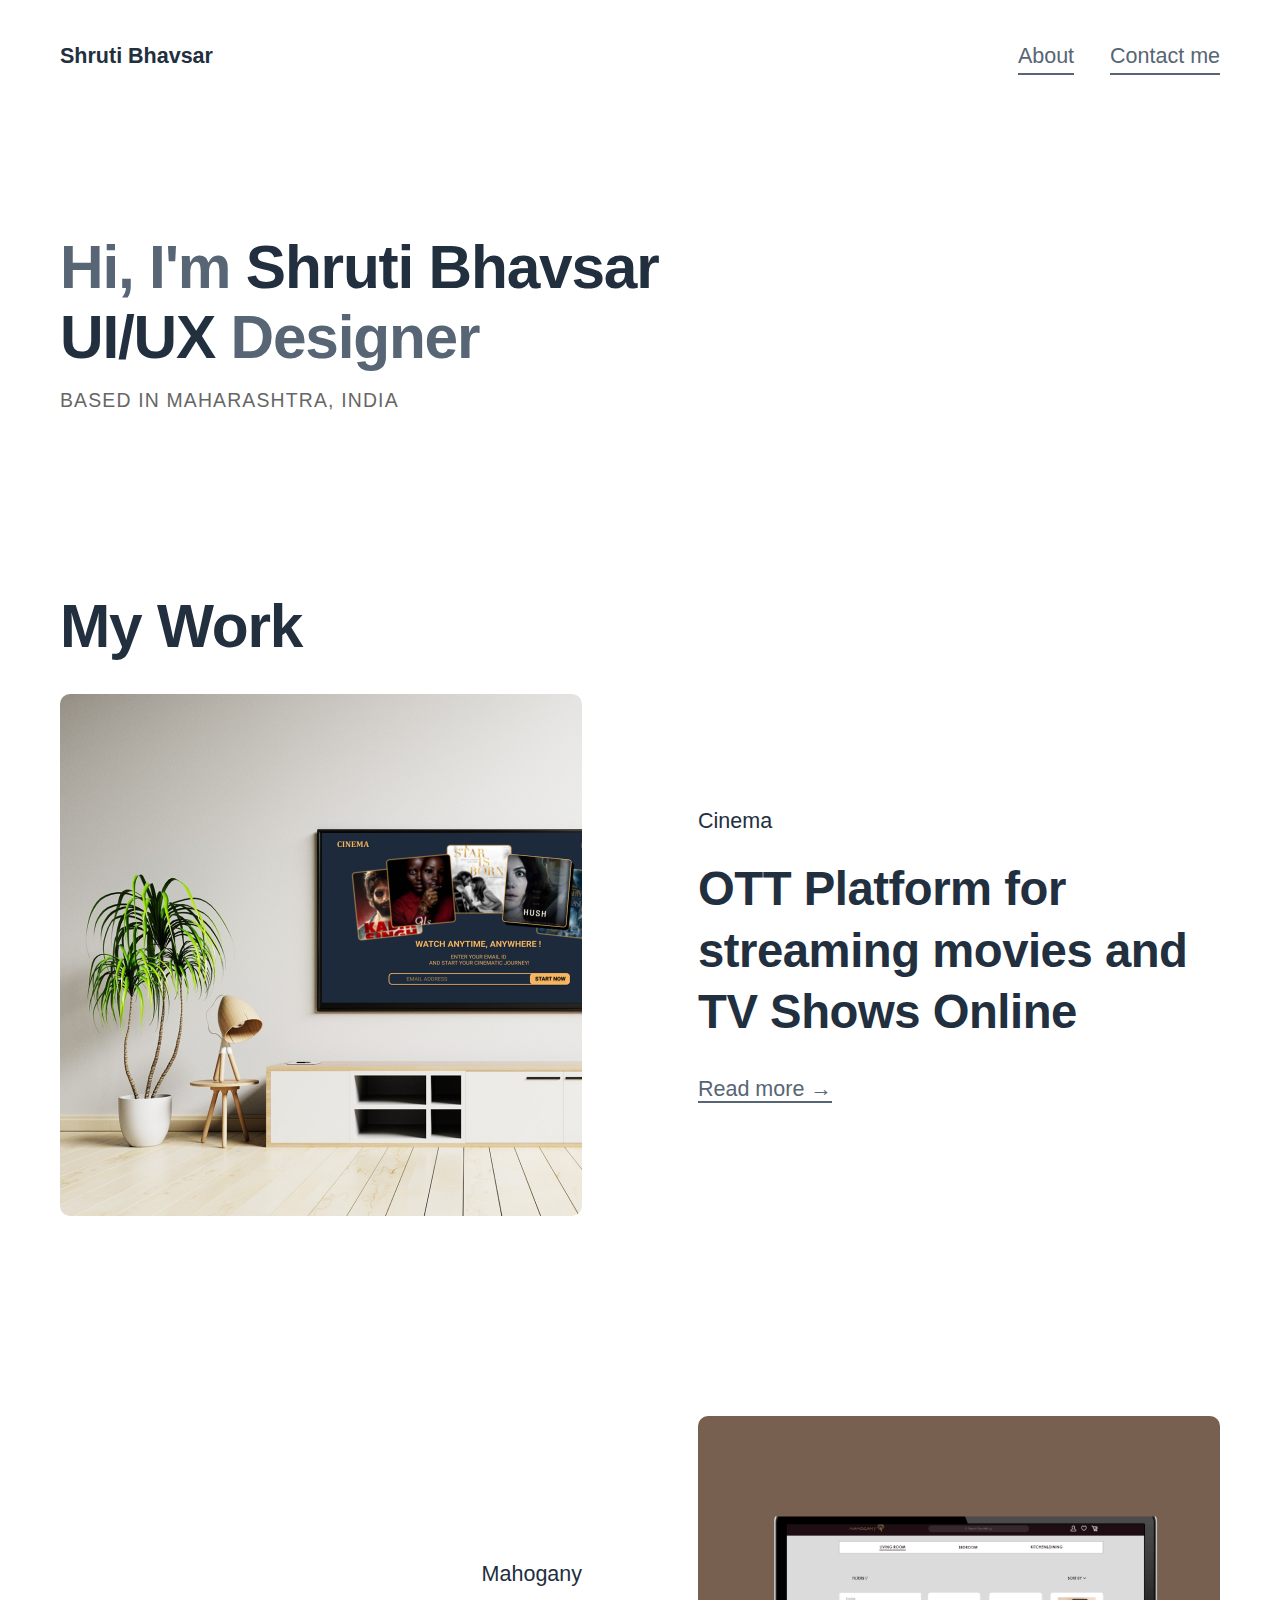
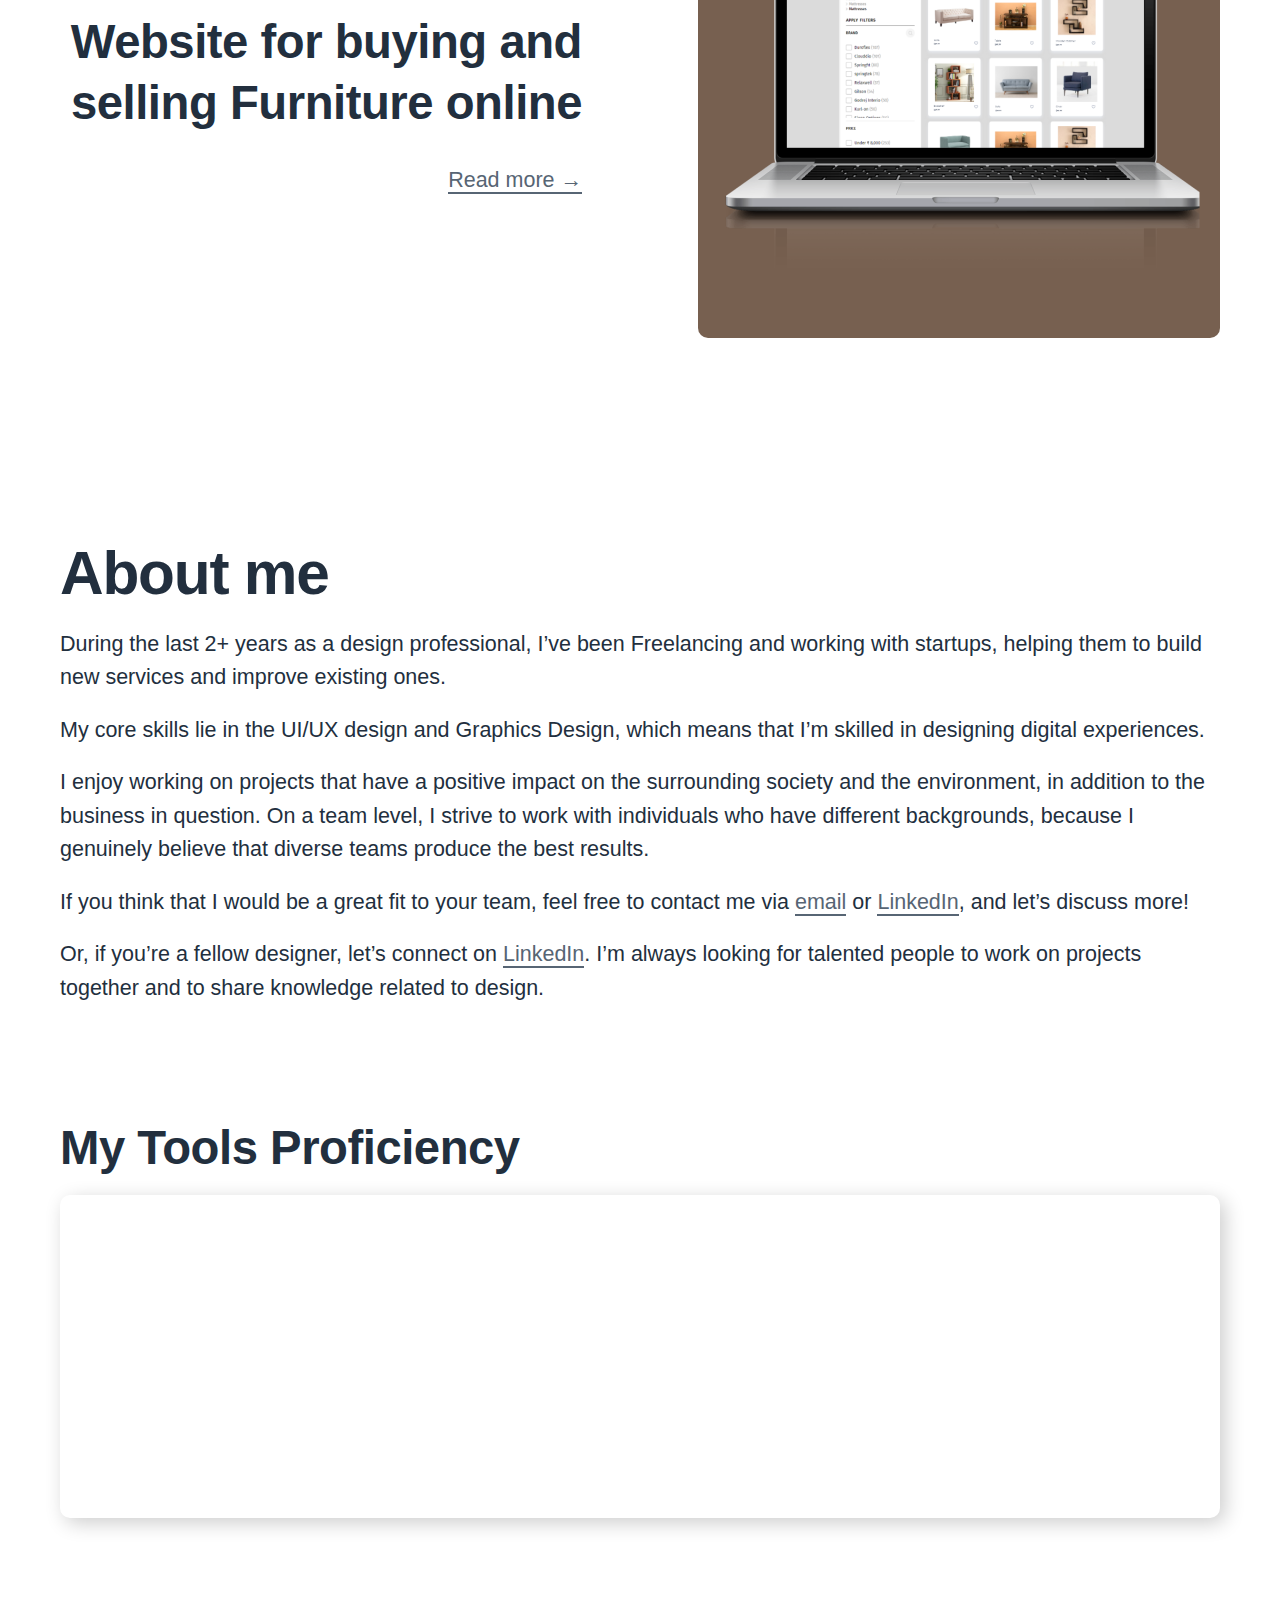
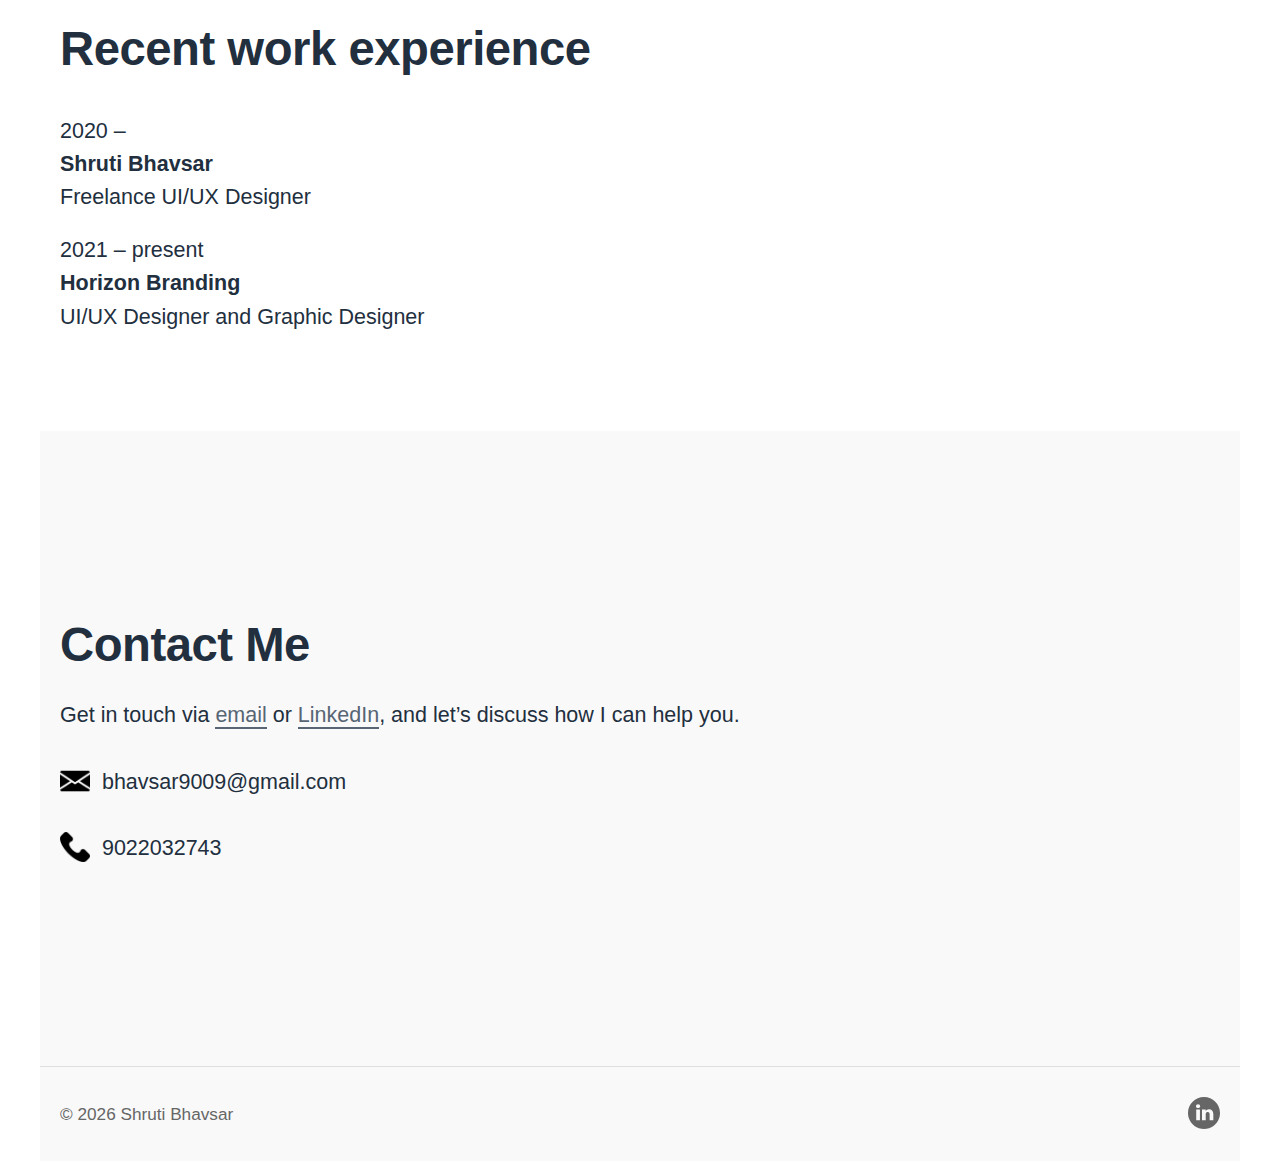
==== index.html @ 569d5499 "update" ====
<!DOCTYPE html>
<html lang="en">
  <head>
    <meta charset="UTF-8">
  <meta http-equiv="X-UA-Compatible" content="IE=edge,chrome=1">
  <meta content="width=device-width, initial-scale=1" name="viewport" />
    <title>Shruti Bhavsar | UI/UX Designer</title>
    <meta name="author" content="Shruti Bhavsar">
    <meta name="description" content="I’m a UI/UX Designer based in Maharsahtra, India.">
    <meta name="keywords" content="freelance, ui designer, ux designer, Maharashtra, freelance designer, designer, Indian designer">
    <link rel="stylesheet" type="text/css" href="typesettings.css">
    <link rel="stylesheet" type="text/css" href="style.css">
  </head>
  <body class="home-page">

    <div class="wrapper" data-typesettings>

      <div class="container">

        <header class="header">
          <div class="logo">
            <a href="/">Shruti Bhavsar</a>
          </div>
          <ul class="nav text-right">
            <li><a href="#about">About</a></li>
            <li><a href="#contact">Contact me</a></li>
          </ul>
        </header> 

        <section class="hero">
          <h1><span style="color:#576574">Hi, I'm </span>Shruti Bhavsar <br>UI/UX <span style="color: #576574"> Designer</span></h1>
          <h2>based in Maharashtra, India</h2>
        </section>
        
        <section class="work" id="work">
          <h1>My Work</h1>
          <br>
          <div class="row">
            <div class="column">
                <div class="zoom">
                    <a href="/cinema.html">
                    <img class="parallax-photo" src="images/cinema_front.png">
                    </a>
                </div>
            </div>
            <div class="column">
              <p>Cinema</p>
              <h2>OTT Platform for streaming movies and TV Shows Online</h2>
              <p><a href="/cinema.html">Read more &rarr;</a></p>
            </div>
          </div>

          <div class="row">
            <div class="column text-right">
              <p>Mahogany</p>
              <h2>Website for buying and selling Furniture online</h2>
              <p><a href="/mahogany.html">Read more &rarr;</a></p>
            </div>
            <div class="column">
                <div class="zoom">
                    <a href="/mahogany.html">
                    <img class="parallax-photo" src="images/mahogany.png">
                    </a>
                </div>
            </div>
          </div>

        </section>
      </div>
      <div class="wrapper" data-typesettings>

        <div class="container">
  
          <section class="about" id="about">
            <div class="lead-text">
              <h1>About me</h1>
              <p>During the last 2+ years as a design professional, I’ve been Freelancing and working with startups, helping them to build new services and improve existing ones.</p>
              <p>My core skills lie in the UI/UX design and Graphics Design, which means that I’m skilled in designing digital experiences.</p>
              <p>I enjoy working on projects that have a positive impact on the surrounding society and the environment, in addition to the business in question. On a team level, I strive to work with individuals who have different backgrounds, because I genuinely believe that diverse teams produce the best results.</p>
              <p>If you think that I would be a great fit to your team, feel free to contact me via <a href="mailto:bhavsar9009@gmail.com">email</a> or <a href="https://www.linkedin.com/in/shruti-bhavsar-a462a2205/">LinkedIn</a>, and let’s discuss more!</p>
              <p>Or, if you’re a fellow designer, let’s connect on <a href="https://www.linkedin.com/in/shruti-bhavsar-a462a2205/">LinkedIn</a>. I’m always looking for talented people to work on projects together and to share knowledge related to design.</p>
              <br><br>
            </div>
            <h2>My Tools Proficiency</h2>
            <br>
            <div class="skill-bars">
              <div class="bar">
                <div class="info">
                  <span>Adobe XD</span>
                </div>
                <div class="progress-line html">
                  <span></span>
                </div>
              </div>
              <div class="bar">
                <div class="info">
                  <span>Figma</span>
                </div>
                <div class="progress-line css">
                  <span></span>
                </div>
              </div>
              <div class="bar">
                <div class="info">
                  <span>Adobe Illustrator</span>
                </div>
                <div class="progress-line jquery">
                  <span></span>
                </div>
              </div>
              <div class="bar">
                <div class="info">
                  <span>Adobe InDesign</span>
                </div>
                <div class="progress-line python">
                  <span></span>
                </div>
              </div>
            </div>
          </section>
          <section class="experience">
            <h2>Recent work experience</h2>
            <br>
            <p>2020 &ndash; <br><strong>Shruti Bhavsar</strong> <br>Freelance UI/UX Designer</p>
            <p>2021 &ndash; present <br><strong>Horizon Branding</strong> <br>UI/UX Designer and Graphic Designer</p>
          </section>
  
        </div>

      <section class="cta">
        <div class="container" id="contact">
          <h2>Contact Me</h2>
          <p>Get in touch via <a href="mailto:bhavsar9009@gmail.com.com">email</a> or <a href="https://www.linkedin.com/in/shruti-bhavsar-a462a2205/">LinkedIn</a>, and let’s discuss how I can help you.</p>
          <br>
          <div class="row">
            <div>
            <img src="images/email.png" style="height: 30px;width: 30px;">
            </div>
            <div>
              &nbsp;&nbsp;bhavsar9009@gmail.com
            </div>
          </div>
          <br>
          <div class="row">
            <div>
              <img src="images/phone-call.png"  style="height: 30px;width: 30px;">
            </div>
            <div>
              &nbsp;&nbsp;9022032743
            </div>
          </div>
        </div>
      </section>

      <footer class="footer">
        <div class="container">
          <div class="row">
            <div class="column">
              <p><small>&copy; <script>document.write(new Date().getFullYear())</script> Shruti Bhavsar</small></p>
            </div>
            <div class="column text-right">
              <a href="https://www.linkedin.com/in/shruti-bhavsar-a462a2205/"><img src="images/linkedin.svg" alt="LinkedIn"></a>
            </div>
          </div>
        </div>
      </footer>

    </div>
    <script src="https://ajax.googleapis.com/ajax/libs/jquery/3.4.1/jquery.min.js"></script>
    <script type="text/javascript" src="css3-mediaqueries.js"></script>

    <script>
      $(function() {
          $('a[href*=\\#]:not([href=\\#])').on('click', function() {
              var target = $(this.hash);
              target = target.length ? target : $('[name=' + this.hash.substr(1) +']');
              if (target.length) {
                  $('html,body').animate({
                      scrollTop: target.offset().top
                  }, 1000);
                  return false;
              }
          });
      });
      </script>
      <script src="https://stackpath.bootstrapcdn.com/bootstrap/4.5.2/js/bootstrap.min.js" integrity="sha384-B4gt1jrGC7Jh4AgTPSdUtOBvfO8shuf57BaghqFfPlYxofvL8/KUEfYiJOMMV+rV" crossorigin="anonymous"></script>
      <script src="https://stackpath.bootstrapcdn.com/bootstrap/4.5.2/js/bootstrap.bundle.min.js" integrity="sha384-LtrjvnR4Twt/qOuYxE721u19sVFLVSA4hf/rRt6PrZTmiPltdZcI7q7PXQBYTKyf" crossorigin="anonymous"></script>
  
  </body>
</html>
---- typesettings.css ----
/* Typesettings.css - Created by Mike Mai | http://mikemai.net | http://mikemai.net/typesettings/index.html */
:root{--ts-color-body: #464646;--ts-color-heading: black;--ts-color-link: var(--ts-color-heading);--ts-color-background: #f6f6f6;--ts-color-border: #e7e7e7;--ts-color-muted: #666;--ts-color-subtle: #ececec;--ts-font-family-serif: "Georgia", "Garamond", "Times", serif;--ts-font-family-sans: -apple-system, BlinkMacSystemFont, "Segoe UI", "Roboto", "Oxygen", "Ubuntu", "Cantarell", "Fira Sans", "Droid Sans", "Helvetica Neue", sans-serif;--ts-font-family-sans-alt: "Verdana", sans-serif;--ts-font-family-monospace: "SFMono-Regular", Consolas, "Liberation Mono", Menlo, Courier, monospace;--ts-font-weight-bold: 800;--ts-font-weight-regular: 300;--ts-font-size: calc(1rem + 0.15vw);--ts-font-size-xsmall: 0.7em;--ts-font-size-small: 0.8em;--ts-font-size-medium: 1em;--ts-font-size-large: 1.2em;--ts-font-size-xlarge: 1.4em;--ts-font-size-xxlarge: 1.8em;--ts-font-size-lede: var(--ts-font-size-large);--ts-paragraph-spacing: 0.9em;--ts-paragraph-indent: 1.5em;--ts-line-height-heading: 1.45;--ts-line-height-body: 1.55;--ts-border-double: 6px double var(--ts-color-border);--ts-border-single: 2px solid var(--ts-color-border);--ts-border: var(--ts-border-double);--ts-main-padding-inline: 10vw;--ts-banner-padding-inline: var(--ts-paragraph-indent)}*,*:before,*:after{box-sizing:border-box;font-feature-settings:"kern";-webkit-font-kerning:normal;font-kerning:normal;-moz-osx-font-smoothing:grayscale !important;-webkit-font-smoothing:antialiased !important}html{font-size:100%}body{margin:0}body>a{display:block;padding:.5em;text-align:center;font-weight:bold;border:2px dashed}body>a:not(:focus){position:absolute;width:1px;height:1px;margin:-1px;padding:0;white-space:nowrap;border:0;clip:rect(0 0 0 0);-webkit-clip-path:inset(50%);clip-path:inset(50%);overflow:hidden}:lang(en) q{quotes:"â€œ" "â€" "â€˜" "â€™"}:lang(zh-Hant) q,:lang(ja) q{quotes:"ã€Œ" "ã€" "ã€Ž" "ã€"}@media(min-width: 25em){:lang(en) [data-typesettings] header[role=banner] p:first-of-type:first-letter{float:left;-webkit-margin-end:.15em;margin-inline-end:.15em;padding:0 .2em;line-height:calc(var(--ts-line-height-body) * 0.95);text-transform:uppercase;font-weight:var(--ts-font-weight-bold);font-size:calc(var(--ts-font-size-lede) * 2.2);border:var(--ts-border)}[dir=rtl] :lang(en) [data-typesettings] header[role=banner] p:first-of-type:first-letter{float:right}@-moz-document url-prefix(){:lang(en) [data-typesettings] header[role=banner] p:first-of-type:first-letter{-webkit-padding-before:.4em;padding-block-start:.4em;-webkit-padding-after:.4em;padding-block-end:.4em}}}[data-typesettings]{min-height:100vh;color:var(--ts-color-body);line-height:var(--ts-line-height-body);letter-spacing:.01em;font-family:var(--ts-font-family-only-one, var(--ts-font-family-serif));font-weight:var(--ts-font-weight-regular);font-size:var(--ts-font-size);background-color:var(--ts-color-background)}@media(min-width: 50em){[data-typesettings]{font-size:calc(var(--ts-font-size) * 1.1)}}@media(min-width: 62.5em){[data-typesettings]{font-size:calc(var(--ts-font-size) * 1.2)}}[data-typesettings] a{text-decoration:none;border-bottom:var(--ts-border-single)}[data-typesettings] a:link{color:var(--ts-color-link)}[data-typesettings] a:visited{color:var(--ts-color-muted)}[data-typesettings] a:hover,[data-typesettings] a:visited:hover,[data-typesettings] a:focus{color:var(--ts-color-muted);border-bottom:0}[data-typesettings] a:active{position:relative;top:1px;z-index:1}[data-typesettings] h1,[data-typesettings] h2,[data-typesettings] h3,[data-typesettings] h4,[data-typesettings] h5,[data-typesettings] h6,[data-typesettings] legend,[data-typesettings] dt,[data-typesettings] thead th,[data-typesettings] figcaption,[data-typesettings] blockquote{font-family:var(--ts-font-family-only-one, var(--ts-font-family-sans))}[data-typesettings] h1,[data-typesettings] h2,[data-typesettings] h3,[data-typesettings] h4,[data-typesettings] h5,[data-typesettings] h6,[data-typesettings] legend{-webkit-margin-before:var(--ts-paragraph-spacing);margin-block-start:var(--ts-paragraph-spacing);color:var(--ts-color-heading);font-weight:var(--ts-font-weight-bold)}[data-typesettings] h1:first-child,[data-typesettings] h2:first-child,[data-typesettings] h3:first-child,[data-typesettings] h4:first-child,[data-typesettings] h5:first-child,[data-typesettings] h6:first-child,[data-typesettings] legend:first-child{-webkit-margin-before:0;margin-block-start:0}[data-typesettings] h1:last-child,[data-typesettings] h2:last-child,[data-typesettings] h3:last-child,[data-typesettings] h4:last-child,[data-typesettings] h5:last-child,[data-typesettings] h6:last-child,[data-typesettings] legend:last-child{-webkit-margin-after:0;margin-block-end:0}[data-typesettings] h2,[data-typesettings] h3,[data-typesettings] h4,[data-typesettings] h5,[data-typesettings] h6,[data-typesettings] legend{-webkit-margin-after:calc(var(--ts-paragraph-spacing) / -2);margin-block-end:calc(var(--ts-paragraph-spacing) / -2);line-height:var(--ts-line-height-heading)}[data-typesettings] h1,[data-typesettings] h2{-webkit-hyphens:auto;-ms-hyphens:auto;hyphens:auto}[data-typesettings] h1{line-height:calc(var(--ts-line-height-heading) * 0.8);-webkit-margin-after:0;margin-block-end:0;font-size:var(--ts-font-size-xxlarge)}@media(min-width: 50em){[data-typesettings] h1{letter-spacing:-0.01em;font-size:calc(var(--ts-font-size-xxlarge) * 1.28)}}@media(min-width: 62.5em){[data-typesettings] h1{letter-spacing:-0.02em;font-size:calc(var(--ts-font-size-xxlarge) * 1.56)}}[data-typesettings] h1:first-of-type+h2{-webkit-margin-before:calc(var(--ts-paragraph-spacing) * 0.8);margin-block-start:calc(var(--ts-paragraph-spacing) * 0.8);-webkit-margin-after:0;margin-block-end:0;color:var(--ts-color-muted);letter-spacing:.06em;text-transform:uppercase;font-family:var(--ts-font-family-only-one, var(--ts-font-family-sans-alt));font-weight:var(--ts-font-weight-regular);font-size:var(--ts-font-size-xsmall)}@media(min-width: 50em){[data-typesettings] h1:first-of-type+h2{font-size:calc(var(--ts-font-size-xsmall) * 1.14)}}@media(min-width: 62.5em){[data-typesettings] h1:first-of-type+h2{font-size:calc(var(--ts-font-size-xsmall) * 1.29)}}[data-typesettings] header h1:first-of-type{text-align:center}[data-typesettings] header h1:first-of-type+h2{text-align:center}[data-typesettings] header p{color:var(--ts-color-heading);font-size:var(--ts-font-size-lede)}@media(min-width: 50em){[data-typesettings] header p{font-size:calc(var(--ts-font-size-lede) * 1.1)}}@media(min-width: 62.5em){[data-typesettings] header p{font-size:calc(var(--ts-font-size-lede) * 1.2)}}[data-typesettings] h2{font-size:var(--ts-font-size-xlarge)}@media(min-width: 50em){[data-typesettings] h2{font-size:calc(var(--ts-font-size-xlarge) * 1.29)}}@media(min-width: 62.5em){[data-typesettings] h2{letter-spacing:-0.01em;font-size:calc(var(--ts-font-size-xlarge) * 1.57)}}[data-typesettings] h3{font-size:var(--ts-font-size-large)}@media(min-width: 50em){[data-typesettings] h3{font-size:calc(var(--ts-font-size-large) * 1.17)}}@media(min-width: 62.5em){[data-typesettings] h3{font-size:calc(var(--ts-font-size-large) * 1.5)}}[data-typesettings] h4{font-size:var(--ts-font-size-medium)}@media(min-width: 50em){[data-typesettings] h4{font-size:calc(var(--ts-font-size-medium) * 1.1)}}@media(min-width: 62.5em){[data-typesettings] h4{font-size:calc(var(--ts-font-size-medium) * 1.4)}}[data-typesettings] h5{-webkit-margin-before:calc(var(--ts-paragraph-spacing) * 1.28);margin-block-start:calc(var(--ts-paragraph-spacing) * 1.28);font-size:var(--ts-font-size-small)}@media(min-width: 50em){[data-typesettings] h5{-webkit-margin-before:calc(var(--ts-paragraph-spacing) * 1.11);margin-block-start:calc(var(--ts-paragraph-spacing) * 1.11);font-size:calc(var(--ts-font-size-small) * 1.125)}}@media(min-width: 62.5em){[data-typesettings] h5{font-size:calc(var(--ts-font-size-small) * 1.375)}}[data-typesettings] h6,[data-typesettings] legend{-webkit-margin-before:calc(var(--ts-paragraph-spacing) * 1.44);margin-block-start:calc(var(--ts-paragraph-spacing) * 1.44);text-transform:uppercase;letter-spacing:.01em;font-size:var(--ts-font-size-xsmall)}@media(min-width: 50em){[data-typesettings] h6,[data-typesettings] legend{-webkit-margin-before:calc(var(--ts-paragraph-spacing) * 1.28);margin-block-start:calc(var(--ts-paragraph-spacing) * 1.28)}}@media(min-width: 62.5em){[data-typesettings] h6,[data-typesettings] legend{-webkit-margin-before:calc(var(--ts-paragraph-spacing) * 1.11);margin-block-start:calc(var(--ts-paragraph-spacing) * 1.11);font-size:calc(var(--ts-font-size-xsmall) * 1.14)}}[data-typesettings] p,[data-typesettings] dl,[data-typesettings] hr,[data-typesettings] ol,[data-typesettings] ul,[data-typesettings] nav,[data-typesettings] footer,[data-typesettings] details,[data-typesettings] fieldset,[data-typesettings] progress,[data-typesettings] article aside{-webkit-margin-before:var(--ts-paragraph-spacing);margin-block-start:var(--ts-paragraph-spacing);-webkit-margin-after:0;margin-block-end:0;-webkit-margin-start:0;margin-inline-start:0;-webkit-margin-end:0;margin-inline-end:0}[data-typesettings] p:first-child,[data-typesettings] dl:first-child,[data-typesettings] hr:first-child,[data-typesettings] ol:first-child,[data-typesettings] ul:first-child,[data-typesettings] nav:first-child,[data-typesettings] footer:first-child,[data-typesettings] details:first-child,[data-typesettings] fieldset:first-child,[data-typesettings] progress:first-child,[data-typesettings] article aside:first-child{-webkit-margin-before:0;margin-block-start:0}[data-typesettings] blockquote,[data-typesettings] figure,[data-typesettings] header,[data-typesettings] form,[data-typesettings] pre{-webkit-margin-before:calc(var(--ts-paragraph-spacing) * 1.25);margin-block-start:calc(var(--ts-paragraph-spacing) * 1.25);-webkit-margin-after:0;margin-block-end:0;-webkit-margin-start:0;margin-inline-start:0;-webkit-margin-end:0;margin-inline-end:0}[data-typesettings] blockquote:first-child,[data-typesettings] figure:first-child,[data-typesettings] header:first-child,[data-typesettings] form:first-child,[data-typesettings] pre:first-child{-webkit-margin-before:0;margin-block-start:0}[data-typesettings] ul,[data-typesettings] ol{padding:0}[data-typesettings] ul ul,[data-typesettings] ul ol,[data-typesettings] ol ul,[data-typesettings] ol ol{-webkit-margin-before:0;margin-block-start:0;-webkit-padding-start:var(--ts-paragraph-indent);padding-inline-start:var(--ts-paragraph-indent)}[data-typesettings] li{-webkit-margin-before:calc(var(--ts-paragraph-spacing) / 3);margin-block-start:calc(var(--ts-paragraph-spacing) / 3)}[data-typesettings] li:first-child{-webkit-margin-before:0;margin-block-start:0}[data-typesettings] ol[data-comfortable] li,[data-typesettings] ul[data-comfortable] li{-webkit-margin-before:calc(var(--ts-paragraph-spacing) * 1.5);margin-block-start:calc(var(--ts-paragraph-spacing) * 1.5)}[data-typesettings] ol[data-comfortable] li:first-child,[data-typesettings] ul[data-comfortable] li:first-child{-webkit-margin-before:0;margin-block-start:0}[data-typesettings] dt{-webkit-margin-before:calc(var(--ts-paragraph-spacing) / 2);margin-block-start:calc(var(--ts-paragraph-spacing) / 2);font-weight:var(--ts-font-weight-bold)}[data-typesettings] dt:first-child{-webkit-margin-before:0;margin-block-start:0}[data-typesettings] dd{margin:0;-webkit-padding-start:var(--ts-paragraph-indent);padding-inline-start:var(--ts-paragraph-indent);letter-spacing:-0.02em;font-family:var(--ts-font-family-monospace);font-size:var(--ts-font-size-small);border-left:var(--ts-border)}[dir=rtl] [data-typesettings] dd{border-right:var(--ts-border);border-left:none}[data-typesettings] figure{display:block;width:100%;text-align:center}[data-typesettings] figure img{display:block;max-width:100%;height:auto}[data-typesettings] figure>div{position:relative;z-index:0;height:0;overflow:hidden;-webkit-padding-before:30px;padding-block-start:30px;-webkit-padding-after:56.25%;padding-block-end:56.25%}[data-typesettings] figure>div iframe,[data-typesettings] figure>div object,[data-typesettings] figure>div embed{position:absolute;top:0;left:0;width:100%;height:100%}[data-typesettings] figure figcaption{-webkit-margin-before:calc(var(--ts-paragraph-spacing) / 4);margin-block-start:calc(var(--ts-paragraph-spacing) / 4);color:var(--ts-color-muted);font-size:var(--ts-font-size-xsmall)}[data-typesettings] blockquote{-webkit-padding-before:var(--ts-paragraph-spacing);padding-block-start:var(--ts-paragraph-spacing);-webkit-padding-after:var(--ts-paragraph-spacing);padding-block-end:var(--ts-paragraph-spacing);-webkit-padding-start:var(--ts-paragraph-indent);padding-inline-start:var(--ts-paragraph-indent);-webkit-padding-end:var(--ts-paragraph-indent);padding-inline-end:var(--ts-paragraph-indent);color:var(--ts-color-heading);font-weight:var(--ts-font-weight-bold);border-top:var(--ts-border);border-bottom:var(--ts-border)}[data-typesettings] blockquote p{font-size:var(--ts-font-size-large)}@media(min-width: 50em){[data-typesettings] blockquote p{font-size:calc(var(--ts-font-size-large) * 1.08)}}@media(min-width: 62.5em){[data-typesettings] blockquote p{font-size:calc(var(--ts-font-size-large) * 1.25)}}[data-typesettings] blockquote q:before,[data-typesettings] blockquote q:after{color:var(--ts-color-muted);font-family:var(--ts-font-family-only-one, var(--ts-font-family-serif));font-weight:var(--ts-font-weight-bold)}:lang(en):not([dir=rtl]) [data-typesettings] blockquote p{max-width:30ch}:lang(en):not([dir=rtl]) [data-typesettings] blockquote q:before,:lang(en):not([dir=rtl]) [data-typesettings] blockquote q:after{z-index:0}:lang(en):not([dir=rtl]) [data-typesettings] blockquote q:before{position:absolute;transform:translateX(-105%)}[dir=rtl] :lang(en):not([dir=rtl]) [data-typesettings] blockquote q:before{transform:translateX(105%)}:lang(en):not([dir=rtl]) [data-typesettings] blockquote q:after{transform:translateX(5%)}[dir=rtl] :lang(en):not([dir=rtl]) [data-typesettings] blockquote q:after{transform:translateX(-5%)}:lang(en):not([dir=rtl]) [data-typesettings] blockquote q q:before,:lang(en):not([dir=rtl]) [data-typesettings] blockquote q q:after{position:static;transform:none}[data-typesettings] hr{display:block;height:1px;padding:0;border:0;border-top:var(--ts-border)}[data-typesettings] code,[data-typesettings] kbd{-webkit-padding-before:.2em;padding-block-start:.2em;-webkit-padding-after:.2em;padding-block-end:.2em;-webkit-padding-start:.4em;padding-inline-start:.4em;-webkit-padding-end:.4em;padding-inline-end:.4em;font-family:var(--ts-font-family-monospace);font-size:var(--ts-font-size-small)}[data-typesettings] code{color:var(--ts-color-heading);letter-spacing:.02em;vertical-align:baseline;font-style:normal;border:1px solid var(--ts-color-background);background-color:var(--ts-color-subtle)}[data-typesettings] pre{white-space:nowrap}[data-typesettings] pre code{display:block;max-height:80vh;margin:0;-webkit-padding-before:var(--ts-paragraph-spacing);padding-block-start:var(--ts-paragraph-spacing);-webkit-padding-after:var(--ts-paragraph-spacing);padding-block-end:var(--ts-paragraph-spacing);-webkit-padding-start:var(--ts-paragraph-indent);padding-inline-start:var(--ts-paragraph-indent);-webkit-padding-end:var(--ts-paragraph-indent);padding-inline-end:var(--ts-paragraph-indent);overflow:auto;-webkit-overflow-scrolling:touch;text-align:left;white-space:inherit;-webkit-writing-mode:horizontal-tb;-ms-writing-mode:lr-tb;writing-mode:horizontal-tb;-webkit-text-orientation:mixed;text-orientation:mixed;border-left:4px solid var(--ts-color-muted)}[data-typesettings] address{display:inline-block}[data-typesettings] small{font-size:var(--ts-font-size-small)}[data-typesettings] strong{font-weight:var(--ts-font-weight-bold)}[data-typesettings] kbd{color:var(--ts-color-heading);border-radius:3px;background-color:var(--ts-color-background);box-shadow:0 1px 1px 1px var(--ts-color-muted)}[data-typesettings] abbr{position:relative;z-index:0;color:var(--ts-color-heading);cursor:help;border-bottom:1px dotted}[data-typesettings] abbr:after{content:attr(aria-label);display:none;position:absolute;top:0;left:50%;transform:translate3d(-50%, -100%, 0);-webkit-padding-before:.2em;padding-block-start:.2em;-webkit-padding-after:.2em;padding-block-end:.2em;-webkit-padding-start:.4em;padding-inline-start:.4em;-webkit-padding-end:.4em;padding-inline-end:.4em;color:var(--ts-color-background);line-height:var(--ts-line-height-heading);-webkit-hyphens:none;-ms-hyphens:none;hyphens:none;font-family:var(--ts-font-family-only-one, var(--ts-font-family-sans-alt));font-size:var(--ts-font-size-xsmall);box-shadow:0 0 0 2px var(--ts-color-background);background-color:var(--ts-color-heading)}[data-typesettings] abbr:hover:after{display:block}[data-typesettings] abbr a{border-bottom:none}[data-typesettings] button,[data-typesettings] input,[data-typesettings] optgroup,[data-typesettings] select,[data-typesettings] textarea{margin:0;line-height:var(--ts-line-height-heading);font-size:var(--ts-font-size-medium)}[data-typesettings] input,[data-typesettings] optgroup,[data-typesettings] select,[data-typesettings] textarea{font-family:var(--ts-font-family-monospace)}[data-typesettings] input[type=text],[data-typesettings] input[type=color],[data-typesettings] input[type=date],[data-typesettings] input[type=datetime-local],[data-typesettings] input[type=email],[data-typesettings] input[type=month],[data-typesettings] input[type=number],[data-typesettings] input[type=password],[data-typesettings] input[type=search],[data-typesettings] input[type=tel],[data-typesettings] input[type=time],[data-typesettings] input[type=url],[data-typesettings] input[type=week],[data-typesettings] textarea,[data-typesettings] optgroup,[data-typesettings] select{-webkit-padding-before:1px;padding-block-start:1px;-webkit-padding-after:2px;padding-block-end:2px;-webkit-padding-start:7px;padding-inline-start:7px;-webkit-padding-end:7px;padding-inline-end:7px}[data-typesettings] input[type=text],[data-typesettings] input[type=color],[data-typesettings] input[type=date],[data-typesettings] input[type=datetime-local],[data-typesettings] input[type=email],[data-typesettings] input[type=month],[data-typesettings] input[type=number],[data-typesettings] input[type=password],[data-typesettings] input[type=search],[data-typesettings] input[type=tel],[data-typesettings] input[type=time],[data-typesettings] input[type=url],[data-typesettings] input[type=week],[data-typesettings] textarea{display:inline-flex;max-width:100%;border-width:1px;border-style:solid;border-color:#d8d8d8 #d1d1d1 #bababa}[data-typesettings] button,[data-typesettings] input{overflow:visible}[data-typesettings] button,[data-typesettings] select{text-transform:none}[data-typesettings] button,[data-typesettings] [type=button],[data-typesettings] [type=reset],[data-typesettings] [type=submit],[data-typesettings] ::-webkit-file-upload-button{letter-spacing:-0.02em;cursor:pointer;font-family:var(--ts-font-family-monospace);font-weight:var(--ts-font-weight-regular);-webkit-appearance:button}[data-typesettings] button::-moz-focus-inner,[data-typesettings] [type=button]::-moz-focus-inner,[data-typesettings] [type=reset]::-moz-focus-inner,[data-typesettings] [type=submit]::-moz-focus-inner{padding:0;border-style:none}[data-typesettings] button:-moz-focusring,[data-typesettings] [type=button]:-moz-focusring,[data-typesettings] [type=reset]:-moz-focusring,[data-typesettings] [type=submit]:-moz-focusring{outline:1px dotted ButtonText}[data-typesettings] form{font-family:var(--ts-font-family-monospace);font-size:var(--ts-font-size-small)}[data-typesettings] form ol,[data-typesettings] form ul{list-style:none}[data-typesettings] fieldset{-webkit-padding-before:var(--ts-paragraph-spacing);padding-block-start:var(--ts-paragraph-spacing);-webkit-padding-after:var(--ts-paragraph-spacing);padding-block-end:var(--ts-paragraph-spacing);-webkit-padding-start:var(--ts-paragraph-indent);padding-inline-start:var(--ts-paragraph-indent);-webkit-padding-end:var(--ts-paragraph-indent);padding-inline-end:var(--ts-paragraph-indent);border:var(--ts-border)}[data-typesettings] legend{display:table;max-width:100%;-webkit-margin-before:0;margin-block-start:0;-webkit-margin-after:0;margin-block-end:0;-webkit-margin-start:-3px;margin-inline-start:-3px;-webkit-margin-end:-3px;margin-inline-end:-3px;-webkit-padding-before:1px;padding-block-start:1px;-webkit-padding-after:1px;padding-block-end:1px;-webkit-padding-start:3px;padding-inline-start:3px;-webkit-padding-end:3px;padding-inline-end:3px;color:var(--ts-color-heading);white-space:normal;line-height:1}[data-typesettings] legend+*{-webkit-margin-before:0;margin-block-start:0}[data-typesettings] textarea{width:100%;overflow:auto}[data-typesettings] [type=checkbox],[data-typesettings] [type=radio]{padding:0;transform:scale(var(--ts-line-height-body)) translateY(-1px)}[data-typesettings] [type=number]::-webkit-inner-spin-button,[data-typesettings] [type=number]::-webkit-outer-spin-button{height:auto}[data-typesettings] [type=search]{outline-offset:-2px;-webkit-appearance:textfield}[data-typesettings] [type=search]::-webkit-search-decoration{-webkit-appearance:none}[data-typesettings] label{cursor:pointer;letter-spacing:-0.02em}[data-typesettings] progress{width:100%}[data-typesettings] summary{display:flex;align-items:center;position:relative;z-index:0;cursor:pointer;-webkit-user-select:none;-moz-user-select:none;-ms-user-select:none;user-select:none;outline:none}[data-typesettings] summary::-webkit-details-marker{display:none}[data-typesettings] summary:before{content:"â¯";position:absolute;top:50%;left:0;transform:translate3d(calc(-100% - var(--ts-paragraph-indent) / 2), -50%, 0) rotate(0deg);color:var(--ts-color-muted);font-size:.8em}[dir=rtl] [data-typesettings] summary:before{right:0;left:auto;transform:translate3d(calc(100% + var(--ts-paragraph-indent) / 2), -50%, 0) rotate(0deg)}[data-typesettings] summary:focus{border:1px dashed var(--ts-color-muted)}[data-typesettings] details[open]>summary{-webkit-margin-after:calc(var(--ts-paragraph-spacing) / -2);margin-block-end:calc(var(--ts-paragraph-spacing) / -2)}[data-typesettings] details[open]>summary:before{transform:translate3d(calc(-100% - var(--ts-paragraph-indent) / 2), -50%, 0) rotate(90deg)}[dir=rtl] [data-typesettings] details[open]>summary:before{transform:translate3d(calc(100% + var(--ts-paragraph-indent) / 2), -50%, 0) rotate(270deg)}[data-typesettings] template,[data-typesettings] [hidden]{display:none}[data-typesettings] table{min-width:calc(100% + var(--ts-paragraph-indent));-webkit-margin-start:calc(var(--ts-paragraph-indent) / -2);margin-inline-start:calc(var(--ts-paragraph-indent) / -2);-webkit-margin-end:calc(var(--ts-paragraph-indent) / -2);margin-inline-end:calc(var(--ts-paragraph-indent) / -2);font-family:var(--ts-font-family-monospace);font-size:var(--ts-font-size-xsmall)}[data-typesettings] tbody tr:hover{background-color:var(--ts-color-subtle)}[data-typesettings] th,[data-typesettings] td{-webkit-padding-before:calc(var(--ts-paragraph-spacing) / 2);padding-block-start:calc(var(--ts-paragraph-spacing) / 2);-webkit-padding-after:calc(var(--ts-paragraph-spacing) / 2);padding-block-end:calc(var(--ts-paragraph-spacing) / 2);-webkit-padding-start:calc(var(--ts-paragraph-indent) / 2);padding-inline-start:calc(var(--ts-paragraph-indent) / 2);-webkit-padding-end:calc(var(--ts-paragraph-indent) / 2);padding-inline-end:calc(var(--ts-paragraph-indent) / 2);text-align:start;vertical-align:baseline;border-bottom:var(--ts-border-single)}[data-typesettings] th{-webkit-padding-before:0;padding-block-start:0;color:var(--ts-color-heading);white-space:nowrap;font-weight:var(--ts-font-weight-bold)}[data-typesettings] thead th{border-bottom-color:currentColor}[data-typesettings] nav{text-align:center}@media(min-width: 50em){[data-typesettings] nav{line-height:var(--ts-line-height-heading)}}[data-typesettings] nav ul{display:flex;flex-wrap:wrap;align-items:baseline;padding:0;list-style:none;white-space:nowrap}[data-typesettings] nav ul li{margin:0}[data-typesettings] nav>ul{position:relative;flex-direction:row;justify-content:space-between;-webkit-padding-before:calc(var(--ts-paragraph-spacing) / 2);padding-block-start:calc(var(--ts-paragraph-spacing) / 2);-webkit-padding-after:calc(var(--ts-paragraph-spacing) / 2);padding-block-end:calc(var(--ts-paragraph-spacing) / 2);-webkit-padding-start:calc(var(--ts-paragraph-indent) / 2);padding-inline-start:calc(var(--ts-paragraph-indent) / 2);-webkit-padding-end:calc(var(--ts-paragraph-indent) / 2);padding-inline-end:calc(var(--ts-paragraph-indent) / 2);-webkit-backdrop-filter:blur(0.1em);backdrop-filter:blur(0.1em)}[data-typesettings] nav>ul:before{content:"";position:absolute;top:0;right:0;z-index:-1;width:100%;height:100%;pointer-events:none;background-color:var(--ts-color-background);opacity:.8}[data-typesettings] nav>ul>li{width:100%}@media(min-width: 50em){[data-typesettings] nav>ul>li{width:auto}}[data-typesettings] nav>ul>li:nth-of-type(1) h1{display:flex;align-items:baseline;justify-content:center}[data-typesettings] nav>ul>li:nth-of-type(1) a{-webkit-padding-start:calc(var(--ts-paragraph-indent) / 2);padding-inline-start:calc(var(--ts-paragraph-indent) / 2);-webkit-padding-end:calc(var(--ts-paragraph-indent) / 2);padding-inline-end:calc(var(--ts-paragraph-indent) / 2);border:0}[data-typesettings] nav>ul>li:nth-of-type(2)>ul{justify-content:center}[data-typesettings] nav>ul>li>ul a{-webkit-padding-before:calc(var(--ts-paragraph-spacing) / 2);padding-block-start:calc(var(--ts-paragraph-spacing) / 2);-webkit-padding-after:calc(var(--ts-paragraph-spacing) / 2);padding-block-end:calc(var(--ts-paragraph-spacing) / 2);-webkit-padding-start:calc(var(--ts-paragraph-indent) / 2);padding-inline-start:calc(var(--ts-paragraph-indent) / 2);-webkit-padding-end:calc(var(--ts-paragraph-indent) / 2);padding-inline-end:calc(var(--ts-paragraph-indent) / 2)}@media(min-width: 50em){[data-typesettings] nav>ul>li>ul a{-webkit-margin-start:calc(var(--ts-paragraph-indent) / 2);margin-inline-start:calc(var(--ts-paragraph-indent) / 2);-webkit-margin-end:calc(var(--ts-paragraph-indent) / 2);margin-inline-end:calc(var(--ts-paragraph-indent) / 2);-webkit-padding-start:0;padding-inline-start:0;-webkit-padding-end:0;padding-inline-end:0}[data-typesettings] nav>ul>li>ul>li:last-of-type>a{-webkit-padding-before:calc(var(--ts-paragraph-spacing) / 2);padding-block-start:calc(var(--ts-paragraph-spacing) / 2);-webkit-padding-after:calc(var(--ts-paragraph-spacing) / 2);padding-block-end:calc(var(--ts-paragraph-spacing) / 2);-webkit-padding-start:var(--ts-paragraph-indent);padding-inline-start:var(--ts-paragraph-indent);-webkit-padding-end:var(--ts-paragraph-indent);padding-inline-end:var(--ts-paragraph-indent);border:6px solid var(--ts-color-border);background-color:var(--ts-color-background)}}[data-typesettings] nav a{display:block;line-height:var(--ts-line-height-heading);letter-spacing:.05em;text-transform:uppercase;text-shadow:0 0 .1em var(--ts-color-background),.1em 0 .1em var(--ts-color-background),0 .1em .1em var(--ts-color-background),0 -0.1em .1em var(--ts-color-background),-0.1em 0 .1em var(--ts-color-background);font-family:var(--ts-font-family-only-one, var(--ts-font-family-sans-alt));font-size:var(--ts-font-size-xsmall)}@media(min-width: 50em){[data-typesettings] nav a{border:0}}[data-typesettings] nav a:visited{color:var(--ts-color-link)}[data-typesettings] nav h1{font-family:var(--ts-font-family-heading);font-size:var(--ts-font-size-small)}[data-typesettings] nav h1 a{font-family:inherit;font-size:inherit}[data-typesettings]>nav:first-child{position:-webkit-sticky;position:sticky;top:0;z-index:99999}[data-typesettings] main{-webkit-padding-before:calc(var(--ts-paragraph-spacing) * 3);padding-block-start:calc(var(--ts-paragraph-spacing) * 3);-webkit-padding-after:calc(var(--ts-paragraph-spacing) * 4);padding-block-end:calc(var(--ts-paragraph-spacing) * 4);-webkit-padding-start:var(--ts-main-padding-inline);padding-inline-start:var(--ts-main-padding-inline);-webkit-padding-end:var(--ts-main-padding-inline);padding-inline-end:var(--ts-main-padding-inline)}[data-typesettings] article{max-width:75em;-webkit-margin-before:0;margin-block-start:0;-webkit-margin-after:0;margin-block-end:0;-webkit-margin-start:auto;margin-inline-start:auto;-webkit-margin-end:auto;margin-inline-end:auto}[data-typesettings] article:after,[data-typesettings] header[role=banner]:after{content:"";display:block;clear:both}[data-typesettings] header[role=banner]{-webkit-filter:invert(1);filter:invert(1);-webkit-margin-start:calc(var(--ts-banner-padding-inline) * -1);margin-inline-start:calc(var(--ts-banner-padding-inline) * -1);-webkit-margin-end:calc(var(--ts-banner-padding-inline) * -1);margin-inline-end:calc(var(--ts-banner-padding-inline) * -1);-webkit-padding-before:calc(var(--ts-paragraph-spacing) * 3);padding-block-start:calc(var(--ts-paragraph-spacing) * 3);-webkit-padding-after:calc(var(--ts-paragraph-spacing) * 3);padding-block-end:calc(var(--ts-paragraph-spacing) * 3);-webkit-padding-start:var(--ts-banner-padding-inline);padding-inline-start:var(--ts-banner-padding-inline);-webkit-padding-end:var(--ts-banner-padding-inline);padding-inline-end:var(--ts-banner-padding-inline);color:var(--ts-color-body);background-color:var(--ts-color-background)}[data-typesettings] header[role=banner] img:not([src*=".svg"]),[data-typesettings] header[role=banner] video,[data-typesettings] header[role=banner] embed,[data-typesettings] header[role=banner] iframe{-webkit-filter:invert(1);filter:invert(1)}[data-typesettings] header[role=banner] [role=banner] img:not([src*=".svg"]),[data-typesettings] header[role=banner] [role=banner] video,[data-typesettings] header[role=banner] [role=banner] embed,[data-typesettings] header[role=banner] [role=banner] iframe{-webkit-filter:invert(0);filter:invert(0)}@media(min-width: 50em){[data-typesettings] header[role=banner]{--ts-banner-padding-inline: calc(var(--ts-main-padding-inline) - var(--ts-paragraph-indent))}}[data-typesettings] article aside{-webkit-padding-before:calc(var(--ts-paragraph-spacing) / 2);padding-block-start:calc(var(--ts-paragraph-spacing) / 2);-webkit-padding-after:calc(var(--ts-paragraph-spacing) / 2);padding-block-end:calc(var(--ts-paragraph-spacing) / 2);-webkit-padding-start:calc(var(--ts-paragraph-indent) / 2);padding-inline-start:calc(var(--ts-paragraph-indent) / 2);-webkit-padding-end:calc(var(--ts-paragraph-indent) / 2);padding-inline-end:calc(var(--ts-paragraph-indent) / 2);border:var(--ts-border)}@media(min-width: 50em){[data-typesettings] article aside{transform:translateY(calc(var(--ts-paragraph-spacing) / 4));float:right;width:13em;max-width:16em;min-width:13em;-webkit-margin-start:var(--ts-paragraph-indent);margin-inline-start:var(--ts-paragraph-indent);-webkit-margin-after:calc(var(--ts-paragraph-spacing) / 2);margin-block-end:calc(var(--ts-paragraph-spacing) / 2);background-color:var(--ts-color-background)}[dir=rtl] [data-typesettings] article aside{float:left}}[data-typesettings] article aside>*{font-size:var(--ts-font-size-small)}[data-typesettings] *+section,[data-typesettings] section+hr{-webkit-margin-before:calc(var(--ts-paragraph-spacing) * 5);margin-block-start:calc(var(--ts-paragraph-spacing) * 5)}[data-typesettings] *+section *+section,[data-typesettings] *+section section+hr,[data-typesettings] section+hr *+section,[data-typesettings] section+hr section+hr{-webkit-margin-before:calc(var(--ts-paragraph-spacing) * 3);margin-block-start:calc(var(--ts-paragraph-spacing) * 3)}[data-typesettings] *+section>*[id]:first-child,[data-typesettings] section+hr>*[id]:first-child{-webkit-margin-before:-5rem;margin-block-start:-5rem;-webkit-padding-before:5rem;padding-block-start:5rem}[data-typesettings][data-typesettings*=dark]{-webkit-filter:invert(1);filter:invert(1);color:var(--ts-color-body) !important;background-color:var(--ts-color-background) !important}[data-typesettings][data-typesettings*=dark] img:not([src*=".svg"]),[data-typesettings][data-typesettings*=dark] video,[data-typesettings][data-typesettings*=dark] embed,[data-typesettings][data-typesettings*=dark] iframe{-webkit-filter:invert(1);filter:invert(1)}[data-typesettings][data-typesettings*=dark] [role=banner] img:not([src*=".svg"]),[data-typesettings][data-typesettings*=dark] [role=banner] video,[data-typesettings][data-typesettings*=dark] [role=banner] embed,[data-typesettings][data-typesettings*=dark] [role=banner] iframe{-webkit-filter:invert(0);filter:invert(0)}[data-typesettings][data-typesettings*=sans-serif]{letter-spacing:-0.01em;font-family:var(--ts-font-family-only-one, var(--ts-font-family-sans))}@media(min-width: 50em){[data-typesettings][data-typesettings*=sans-serif]{font-size:var(--ts-font-size)}}@media(min-width: 62.5em){[data-typesettings][data-typesettings*=sans-serif]{font-size:calc(var(--ts-font-size) * 1.1)}}[data-typesettings][data-typesettings*=sans-serif] h1,[data-typesettings][data-typesettings*=sans-serif] h2,[data-typesettings][data-typesettings*=sans-serif] h3,[data-typesettings][data-typesettings*=sans-serif] h4,[data-typesettings][data-typesettings*=sans-serif] h5,[data-typesettings][data-typesettings*=sans-serif] h6,[data-typesettings][data-typesettings*=sans-serif] legend,[data-typesettings][data-typesettings*=sans-serif] dt,[data-typesettings][data-typesettings*=sans-serif] legend figcaption,[data-typesettings][data-typesettings*=sans-serif] blockquote{font-family:var(--ts-font-family-only-one, var(--ts-font-family-serif))}[data-typesettings][data-typesettings*=indented] p:first-of-type{text-indent:0}[data-typesettings][data-typesettings*=indented] p+p,[data-typesettings][data-typesettings*=indented] figure+p,[data-typesettings][data-typesettings*=indented] blockquote+p,[data-typesettings][data-typesettings*=indented] aside+p,[data-typesettings][data-typesettings*=indented] pre+p,[data-typesettings][data-typesettings*=indented] ul+p,[data-typesettings][data-typesettings*=indented] ol+p{text-indent:var(--ts-paragraph-indent)}[data-typesettings][data-typesettings*=indented] p+p{-webkit-margin-before:0;margin-block-start:0}@media(min-width: 50em){[data-typesettings][data-typesettings*=indented] p+aside,[data-typesettings][data-typesettings*=indented] aside+p{-webkit-margin-before:0;margin-block-start:0}}@media(min-width: 62.5em){[data-typesettings][data-typesettings*=golden]{--ts-main-padding-inline: 19vw}[data-typesettings][data-typesettings*=golden] article{max-width:66ch}[data-typesettings][data-typesettings*=golden] header[role=banner]{-webkit-padding-start:calc(var(--ts-main-padding-inline) / 2 - var(--ts-paragraph-indent));padding-inline-start:calc(var(--ts-main-padding-inline) / 2 - var(--ts-paragraph-indent));-webkit-padding-end:calc(var(--ts-main-padding-inline) / 2 - var(--ts-paragraph-indent));padding-inline-end:calc(var(--ts-main-padding-inline) / 2 - var(--ts-paragraph-indent))}[data-typesettings][data-typesettings*=golden] article aside{width:calc(var(--ts-main-padding-inline) * 1.25);-webkit-margin-end:calc((var(--ts-main-padding-inline) - var(--ts-paragraph-indent) * 2) * -1);margin-inline-end:calc((var(--ts-main-padding-inline) - var(--ts-paragraph-indent) * 2) * -1)}[data-typesettings][data-typesettings*=golden] blockquote{-webkit-margin-start:calc(var(--ts-paragraph-indent) * -1);margin-inline-start:calc(var(--ts-paragraph-indent) * -1);-webkit-margin-end:calc(var(--ts-paragraph-indent) * -1);margin-inline-end:calc(var(--ts-paragraph-indent) * -1)}}[data-typesettings][data-typesettings*=vertical-rl]{--ts-paragraph-indent: 2em;--ts-main-padding-inline: var(--ts-paragraph-indent);width:100vw;height:100vh;min-height:auto;overflow:auto;-webkit-overflow-scrolling:touch;text-align:justify;-webkit-writing-mode:vertical-rl;-ms-writing-mode:tb-rl;writing-mode:vertical-rl;-webkit-text-orientation:upright;text-orientation:upright}[data-typesettings][data-typesettings*=vertical-rl] a{border-bottom:0;border-left:var(--ts-border-single)}[data-typesettings][data-typesettings*=vertical-rl] header h1:first-of-type{text-align:justify}[data-typesettings][data-typesettings*=vertical-rl] header h1:first-of-type+h2{text-align:justify}[data-typesettings][data-typesettings*=vertical-rl] dd{border-top:var(--ts-border);border-right:0;border-left:0}[data-typesettings][data-typesettings*=vertical-rl] pre code{max-width:50vw;min-width:320px;max-height:100%}[data-typesettings][data-typesettings*=vertical-rl] figure img{width:auto;height:100%}[data-typesettings][data-typesettings*=vertical-rl] blockquote{-webkit-margin-start:0;margin-inline-start:0;-webkit-margin-end:0;margin-inline-end:0}[data-typesettings][data-typesettings*=vertical-rl] nav{text-align:justify}[data-typesettings][data-typesettings*=vertical-rl] nav>ul{-webkit-margin-end:0;margin-inline-end:0;-webkit-margin-start:0;margin-inline-start:0}[data-typesettings][data-typesettings*=vertical-rl] nav>ul>li:nth-of-type(1) a{-webkit-padding-before:calc(var(--ts-paragraph-spacing) / 2);padding-block-start:calc(var(--ts-paragraph-spacing) / 2);-webkit-padding-after:calc(var(--ts-paragraph-spacing) / 2);padding-block-end:calc(var(--ts-paragraph-spacing) / 2)}[data-typesettings][data-typesettings*=vertical-rl]>nav:first-child{position:static;top:auto;z-index:0}[data-typesettings][data-typesettings*=vertical-rl] article{max-width:100%;max-height:100%;-webkit-margin-start:0;margin-inline-start:0;-webkit-margin-end:0;margin-inline-end:0}@media(min-width: 62.5em){[data-typesettings][data-typesettings*=vertical-rl][data-typesettings*=golden] article{max-height:33ch;-webkit-margin-start:auto;margin-inline-start:auto;-webkit-margin-end:auto;margin-inline-end:auto}}[data-typesettings][data-typesettings*=vertical-rl] header[role=banner]{-webkit-margin-start:calc(var(--ts-paragraph-indent) * -1);margin-inline-start:calc(var(--ts-paragraph-indent) * -1);-webkit-margin-end:calc(var(--ts-paragraph-indent) * -1);margin-inline-end:calc(var(--ts-paragraph-indent) * -1);-webkit-padding-start:var(--ts-paragraph-indent);padding-inline-start:var(--ts-paragraph-indent);-webkit-padding-end:var(--ts-paragraph-indent);padding-inline-end:var(--ts-paragraph-indent)}[data-typesettings][data-typesettings*=vertical-rl] article aside{float:none;width:auto;max-width:auto;min-width:auto;-webkit-margin-start:0;margin-inline-start:0;-webkit-margin-end:0;margin-inline-end:0}@media all and (-webkit-min-device-pixel-ratio: 0)and (min-resolution: 0.001dpcm){[data-typesettings] [type=checkbox]:not(*:root),[data-typesettings] [type=radio]:not(*:root){transform:translateY(1px)}[data-typesettings] form:not(*:root){line-height:var(--ts-line-height-heading);font-size:inherit}}
---- style.css ----
:root {
    --ts-color-body: #222f3e;
    --ts-color-heading: #222f3e;
    --ts-color-link: #576574;
    --ts-color-background: #FFF;
    --ts-color-border: #999;
    --ts-font-family-serif: -apple-system, BlinkMacSystemFont, sans-serif;
    --ts-font-family-sans: -apple-system, BlinkMacSystemFont, sans-serif;
    --ts-font-weight-regular: 400;
    --ts-font-weight-bold: 700;
  }
  
  [data-typesettings] {
    letter-spacing: 0;
  }
  
  [data-typesettings] a {
    border-color: var(--ts-color-link);
  }
  
  [data-typesettings] a:visited {
    color: var(--ts-color-link);
  }
  
  img {
    max-width: 100%;
    height: auto;
    display: block;
  }
  
  video {
    max-width: 100%;
    height: auto;
    display: block;
  }
  
  .container {
    max-width: 1200px;
    padding: 0 20px;
    margin: 0 auto;
  }
  
  .header {
    padding: 40px 0;
    display: flex;
  }
  
  .logo, .nav {
    flex: 1;
  }
  
  .header .logo a {
    border-bottom: 0;
    color: var(--ts-color-heading);
    font-weight: var(--ts-font-weight-bold);
  }
  
  .header .nav {
    margin: 0;
    padding: 0;
  }
  
  .nav li {
    display: inline;
  }
  
  .nav li a {
    display: inline-block;
  }
  
  .nav li:not(:last-child) {
    margin-right: 30px;
  }
  
  .work .row {
    margin-bottom: 200px;
    display: flex;
    align-items: center;
    justify-content: space-between;
  }
  
  .work .column {
    width: 45%;
  }
  
  .work h2 {
    margin: 20px 0 30px;
    hyphens: none;
    -webkit-hyphens: none;
    line-height: 1.3;
  }
  
  .work .column h2 a {
    color: var(--ts-color-heading);
  }
  
  .work .parallax-photo {
    border-radius: 10px;
  }
  
  .hero {
    padding: 20px 0 80px;
  }
  
  .hero h1 {
    hyphens: none;
    -webkit-hyphens: none;
  }
  
  .text-right {
    text-align: right;
  }
  
  .cta {
    padding: 180px 0 200px;
    background-color: #F9F9F9;
  }
  
  .cta h2 {
    margin-bottom: 20px;
  }
  
  .work-page .cta p {
    max-width: 100%;
  }
  
  .footer {
    padding: 30px 0;
    margin-block-start: 0 !important;
    border-top: 1px solid rgba(0, 0, 0, 0.1);
  }
  
  .footer .row {
    display: flex;
  }
  
  .footer .column {
    flex: 1;
  }
  
  .footer a {
    border: none;
  }
  
  .footer a:not(:last-child) {
    margin-right: 10px;
  }
  
  .footer a img {
    display: inline;
    vertical-align: -8px;
  }
  
  .footer p {
    color: #666;
  }
  
  .home-page .footer, .work-page .footer {
    background-color: #F9F9F9;
  }
  
  /* SUBPAGES */
  
  .about-page p, .work-page p {
    max-width: 800px;
  }
  
  .about-page section:last-of-type {
    margin-bottom: 200px;
  }
  
  /* EFFECTS */
  .available-text {
    padding-top: 20px;
    color: #666;
  }
  
  .available-circle {
    width: 15px;
    height: 15px;
    display: inline-block;
    position: relative;
    margin-right: 10px;
  }
  
  .available-circle:before {
    content: '';
    position: relative;
    display: block;
    width: 300%;
    height: 300%;
    margin-left: -100%;
    margin-top: -100%;
    border-radius: 99px;
    background-color: #1dd1a1;
    -webkit-animation: pulse-ring 2s cubic-bezier(0.215, 0.61, 0.355, 1) infinite;
            animation: pulse-ring 2s cubic-bezier(0.215, 0.61, 0.355, 1) infinite;
  }
  .available-circle:after {
    content: '';
    position: absolute;
    left: 0;
    top: 0;
    display: block;
    width: 100%;
    height: 100%;
    background-color: #10ac84;
    border-radius: 99px;
  }
  
  @-webkit-keyframes pulse-ring {
    0% {
      transform: scale(0.33);
    }
    80%, 100% {
      opacity: 0;
    }
  }
  
  @keyframes pulse-ring {
    0% {
      transform: scale(0.33);
    }
    80%, 100% {
      opacity: 0;
    }
  }
  
  @media screen and (max-width: 600px) {
  
    /* GENERAL STYLES */
  
    .hide-mobile {
      display: none;
      visibility: hidden;
    }
  
    .header {
      padding: 30px 0 0;
    }
  
    .cta {
      padding: 120px 0 130px;
    }
  
    .cta h2 {
      margin-bottom: 10px;
    }
  
    /* HOMEPAGE */
  
    .hero {
      padding-bottom: 30px;
    }
  
    .work .row {
      flex-direction: column;
      margin-bottom: 80px;
    }
  
    .work .row:nth-child(2n) {
      flex-direction: column-reverse;
    }
  
    .work .column {
      width: 100%;
    }
  
    .work .column img {
      margin-bottom: 40px;
    }
  
    .work .text-right {
      text-align: left;
    }
  
    .work h2 {
      margin: 10px 0 15px;
    }
  
    /* ABOUT PAGE */
  
    .about-page section:last-of-type {
      margin-bottom: 100px;
    }
  
    /* EFFECTS */
    .available-text {
      padding-top: 10px;
    }
  
    .signature {
      height: 40px;
    }
  
    .available-circle {
      width: 10px;
      height: 10px;
    }
  } 

  .zoom {
    
    transition: transform .4s; /* Animation */
    margin: 0 auto;
  }
  
  .zoom:hover {
    transform: scale(1.1); /* (150% zoom - Note: if the zoom is too large, it will go outside of the viewport) */
  }

/* New Code */
@import url('https://fonts.googleapis.com/css2?family=Poppins:wght@200;300;400;500;600;700&display=swap');
*{
  margin: 0;
  padding: 0;
  box-sizing: border-box;
  font-family: 'Poppins', sans-serif;
}
html,body{
  display: grid;
  height: 100%;
  place-items: center;
  background: #fff;
}
::selection{
  color: #fff;
  background: #6665ee;
}
.skill-bars{
  padding: 25px 30px;
  background: #fff;
  box-shadow: 5px 5px 20px rgba(0,0,0,0.2);
  border-radius: 10px;
}
.skill-bars .bar{
  margin: 20px 0;
}
.skill-bars .bar:first-child{
  margin-top: 0px;
}
.skill-bars .bar .info{
  margin-bottom: 5px;
}
.skill-bars .bar .info span{
  font-weight: 500;
  font-size: 17px;
  opacity: 0;
  animation: showText 0.5s 1s linear forwards;
}
@keyframes showText {
  100%{
    opacity: 1;
  }
}
.skill-bars .bar .progress-line{
  height: 10px;
  width: 100%;
  background: #f0f0f0;
  position: relative;
  transform: scaleX(0);
  transform-origin: left;
  border-radius: 10px;
  box-shadow: inset 0 1px 1px rgba(0,0,0,0.05),
              0 1px rgba(255,255,255,0.8);
  animation: animate 1s cubic-bezier(1,0,0.5,1) forwards;
}
@keyframes animate {
  100%{
    transform: scaleX(1);
  }
}
.bar .progress-line span{
  height: 100%;
  position: absolute;
  border-radius: 10px;
  transform: scaleX(0);
  transform-origin: left;
  background: #576574;
  animation: animate 1s 1s cubic-bezier(1,0,0.5,1) forwards;
}
.bar .progress-line.html span{
  width: 95%;
}
.bar .progress-line.css span{
  width: 95%;
}
.bar .progress-line.jquery span{
  width: 75%;
}
.bar .progress-line.python span{
  width: 50%;
}
.progress-line span::before{
  position: absolute;
  content: "";
  top: -10px;
  right: 0;
  height: 0;
  width: 0;
  border: 7px solid transparent;
  border-bottom-width: 0px;
  border-right-width: 0px;
  border-top-color: #000;
  opacity: 0;
  animation: showText2 0.5s 1.5s linear forwards;
}
.progress-line span::after{
  position: absolute;
  top: -28px;
  right: 0;
  font-weight: 500;
  background: #000;
  color: #fff;
  padding: 1px 8px;
  font-size: 12px;
  border-radius: 3px;
  opacity: 0;
  animation: showText2 0.5s 1.5s linear forwards;
}
@keyframes showText2 {
  100%{
    opacity: 1;
  }
}
.progress-line.html span::after{
  content: "95%";
}
.progress-line.css span::after{
  content: "95%";
}
.progress-line.jquery span::after{
  content: "75%";
}
.progress-line.python span::after{
  content: "50%";
}
.row {
  display: flex;
}
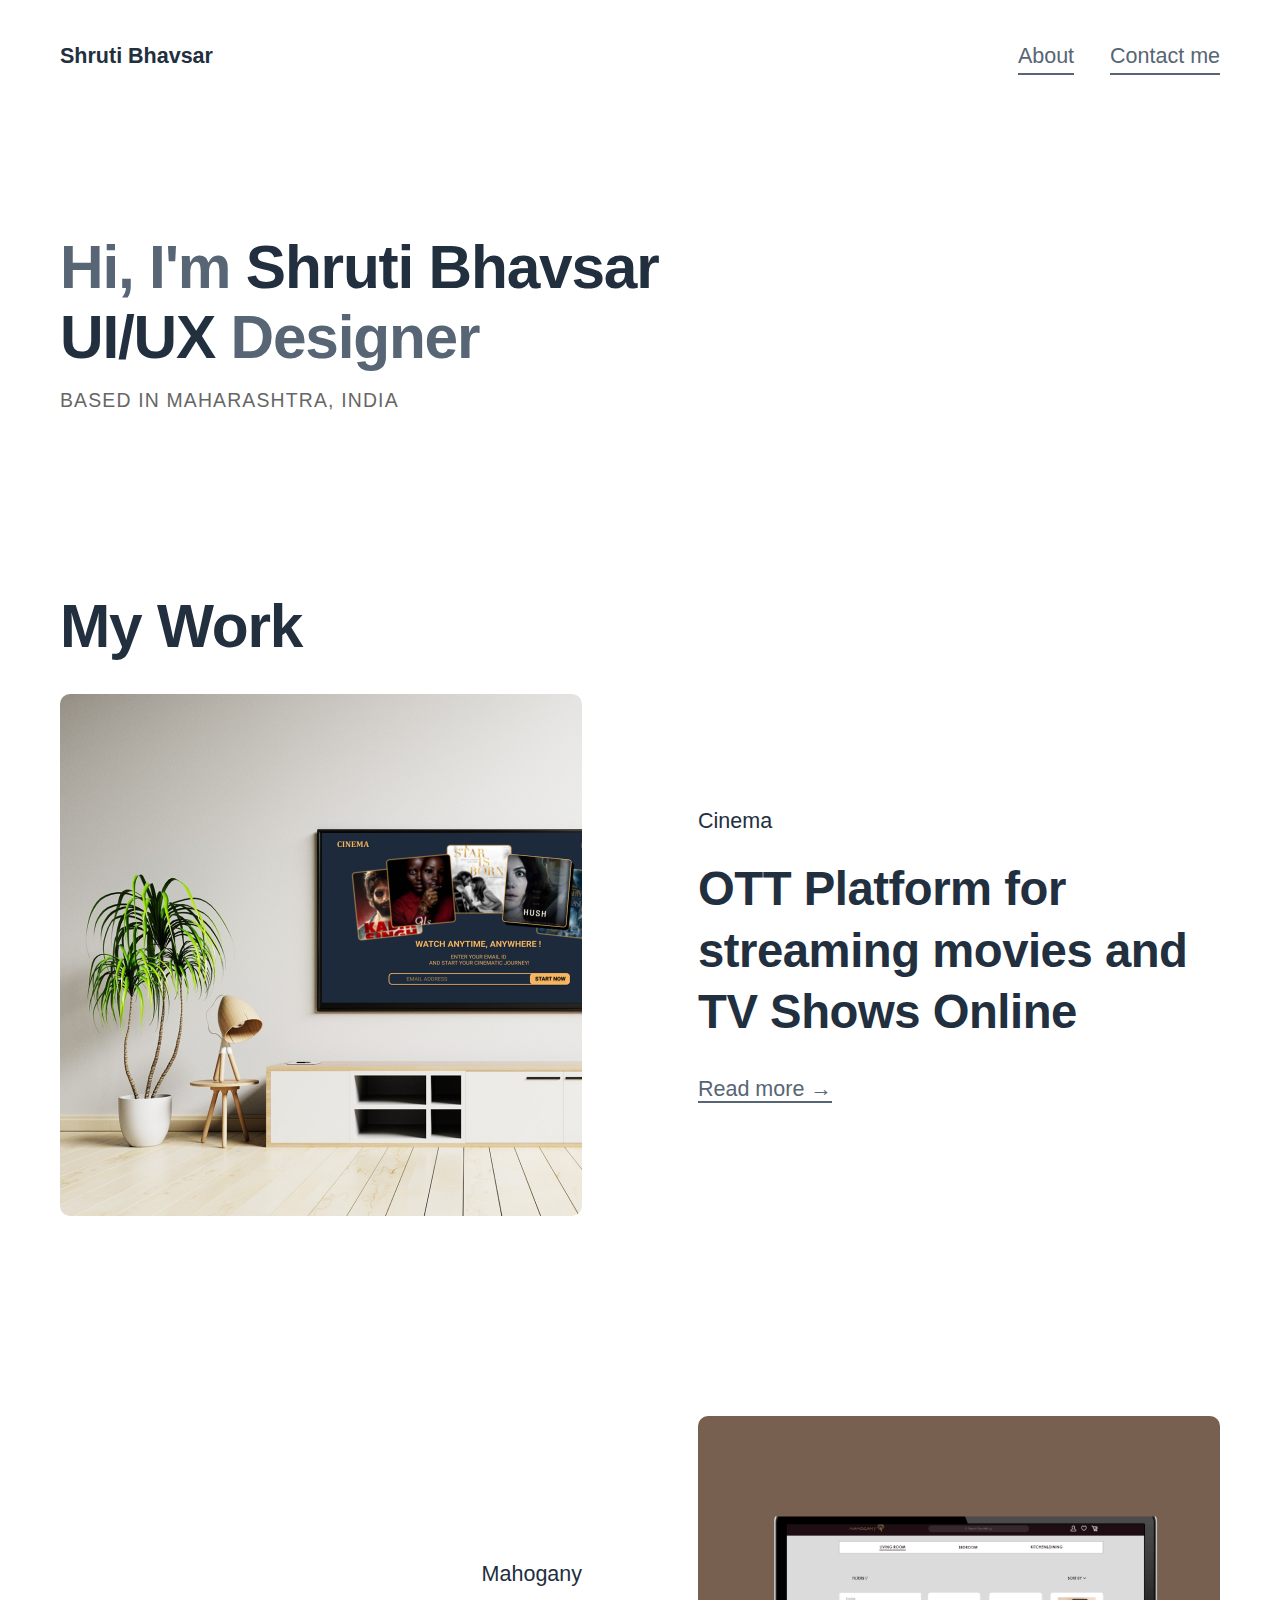
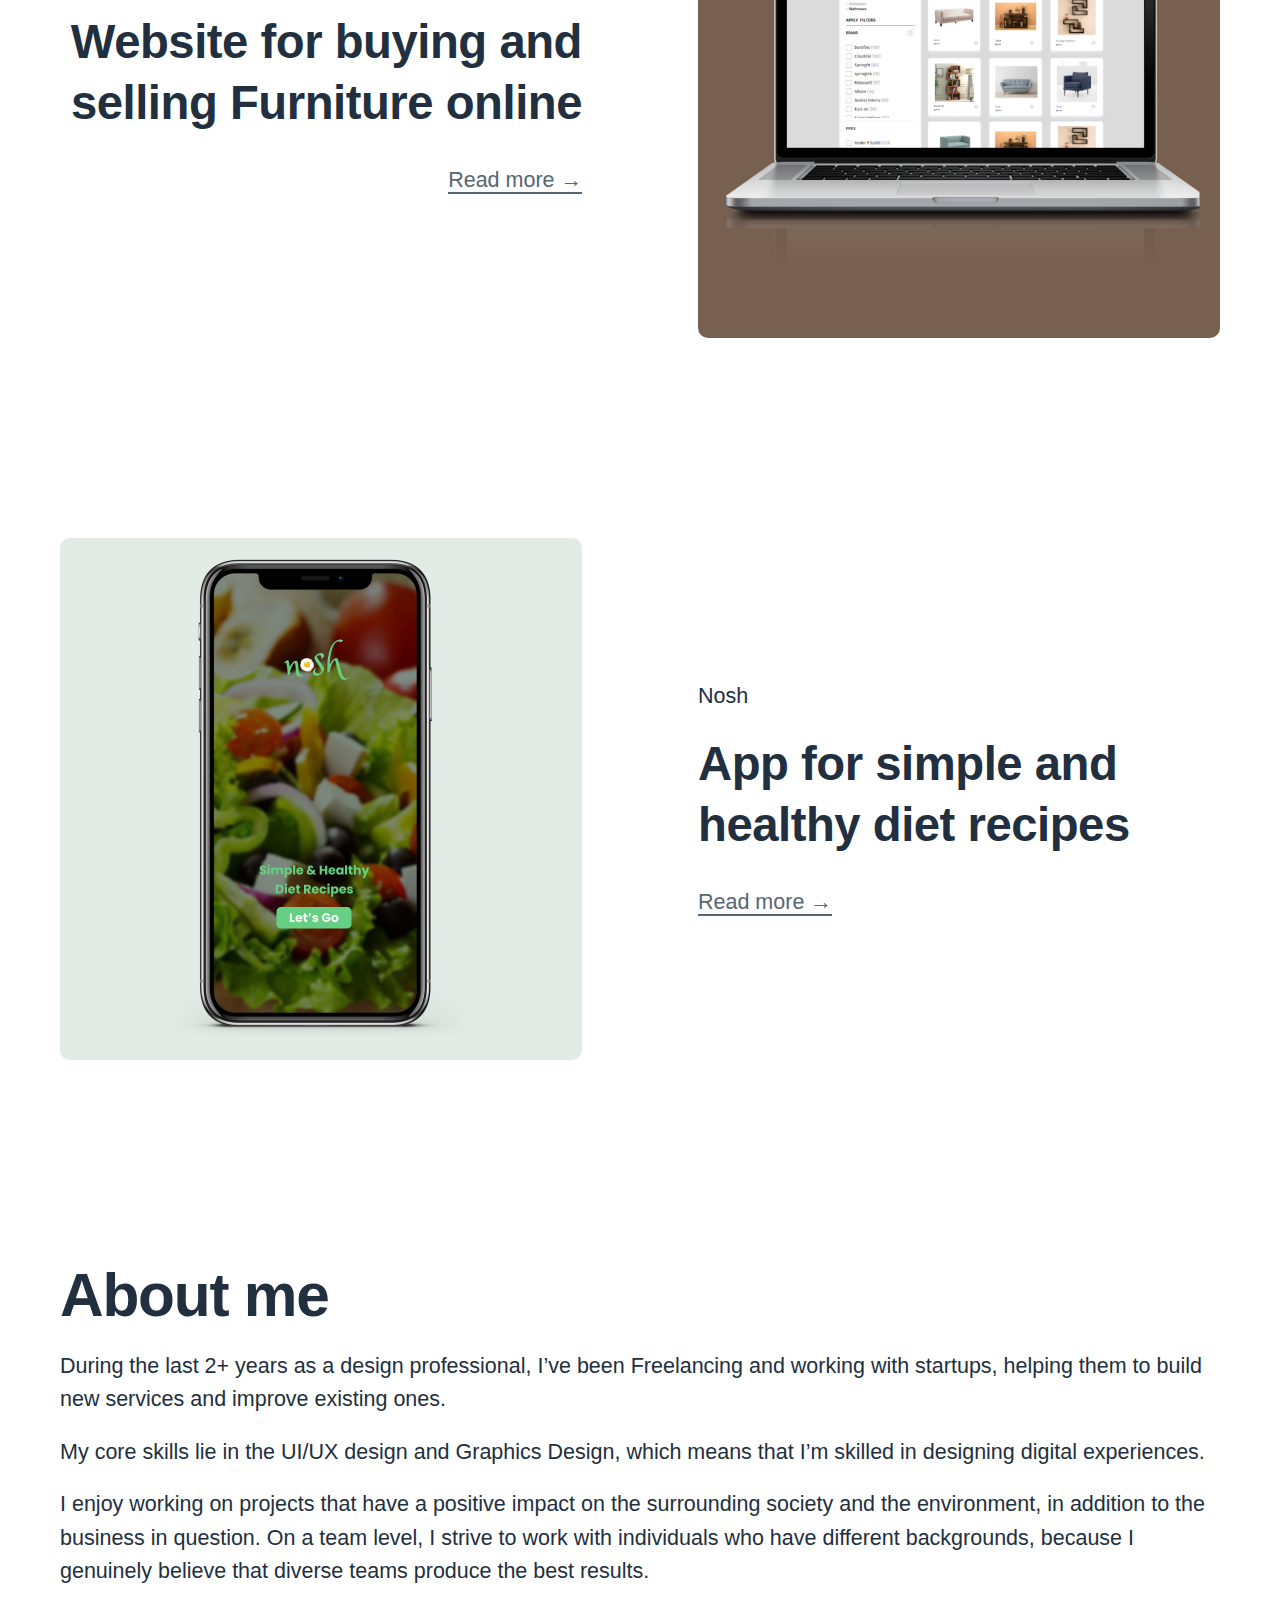
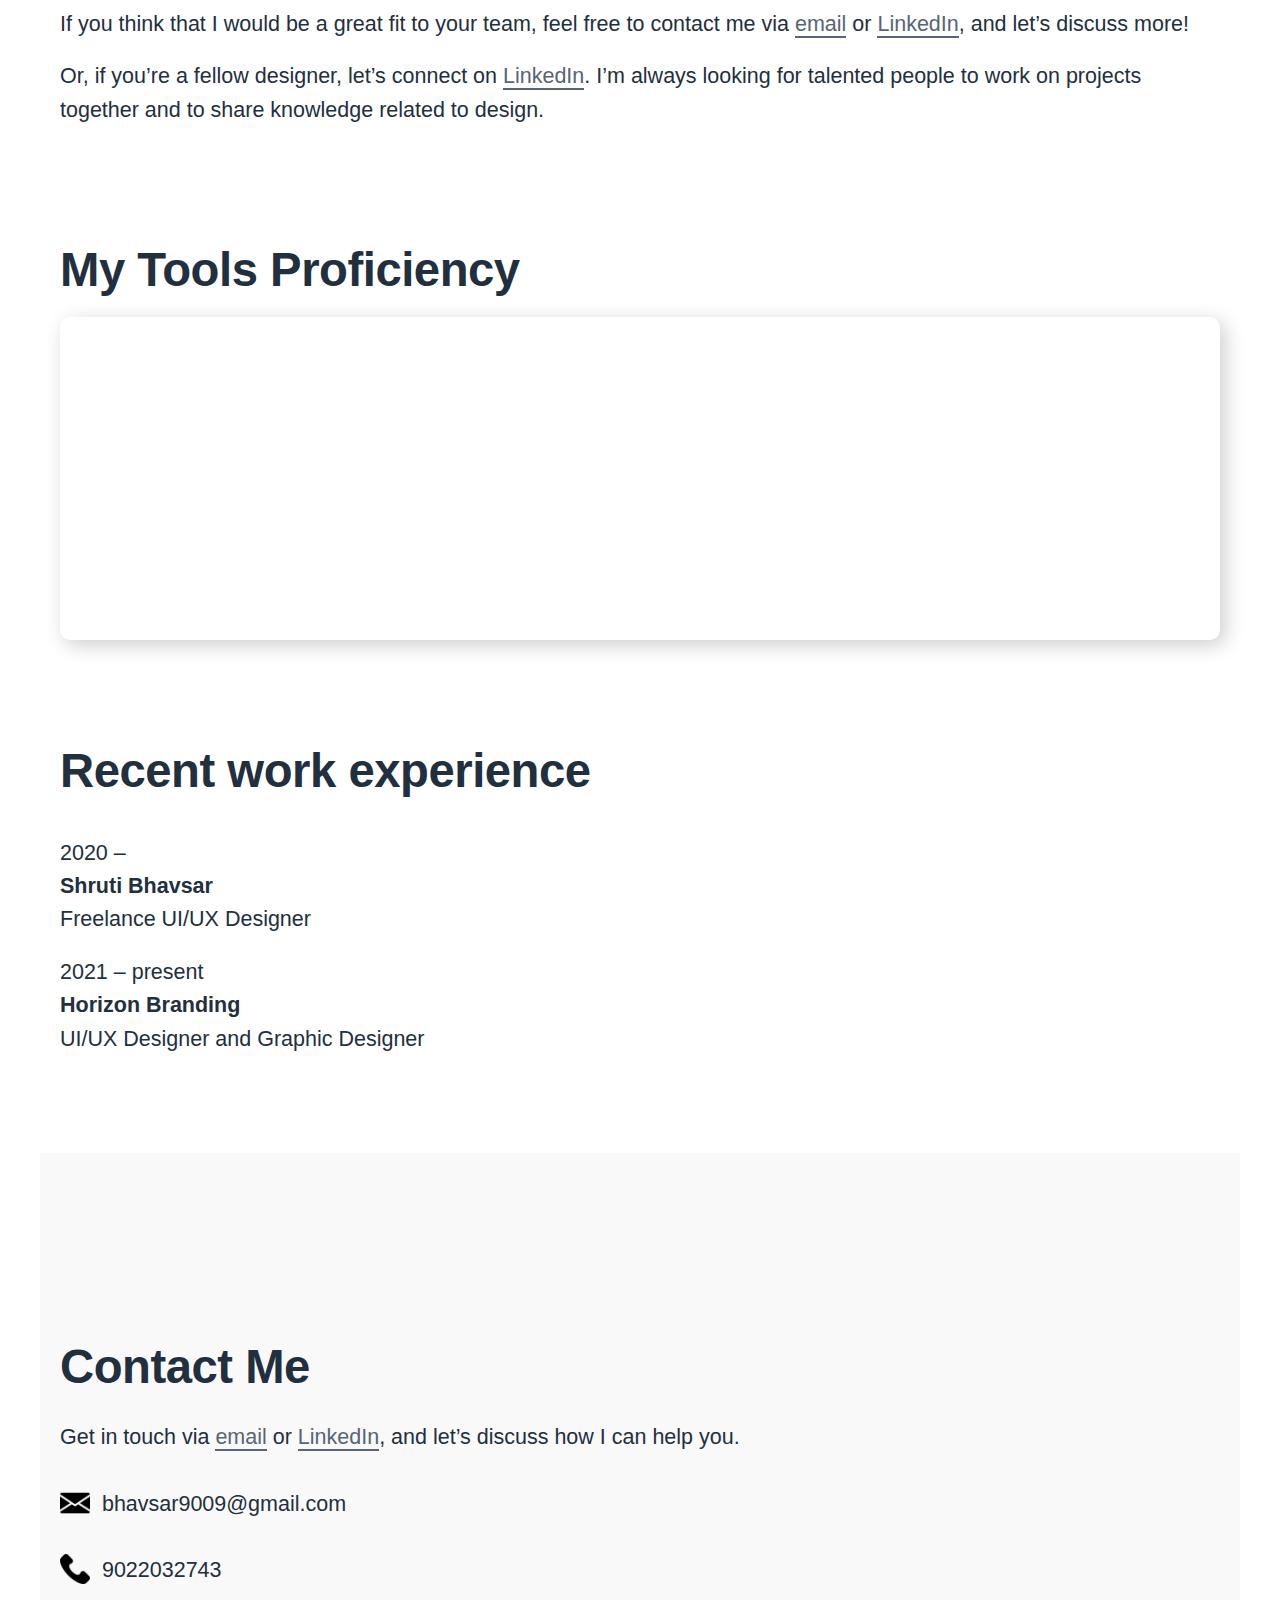
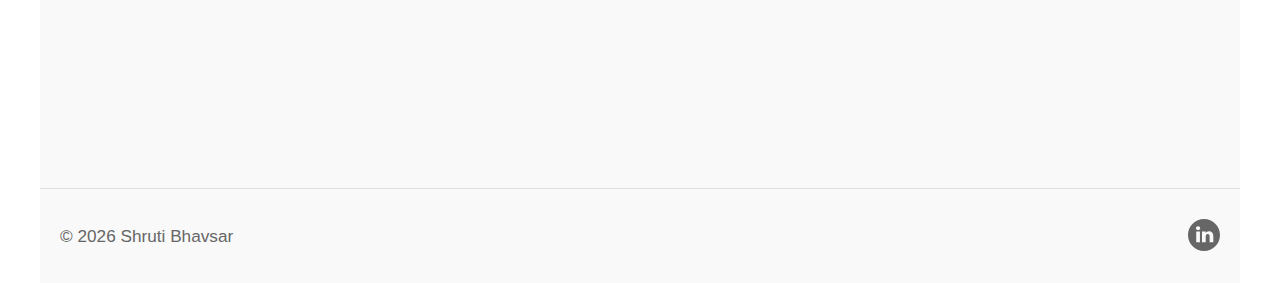
==== commit 5e4de444: "update" ====
--- a/index.html
+++ b/index.html
@@ -62,6 +62,21 @@
                     <img class="parallax-photo" src="images/mahogany.png">
                     </a>
                 </div>
+            </div>
+          </div>
+
+          <div class="row">
+            <div class="column">
+                <div class="zoom">
+                    <a href="/nosh.html">
+                    <img class="parallax-photo" src="images/nosh/front.png">
+                    </a>
+                </div>
+            </div>
+            <div class="column">
+              <p>Nosh</p>
+              <h2>App for simple and healthy diet recipes</h2>
+              <p><a href="/nosh.html">Read more &rarr;</a></p>
             </div>
           </div>
 
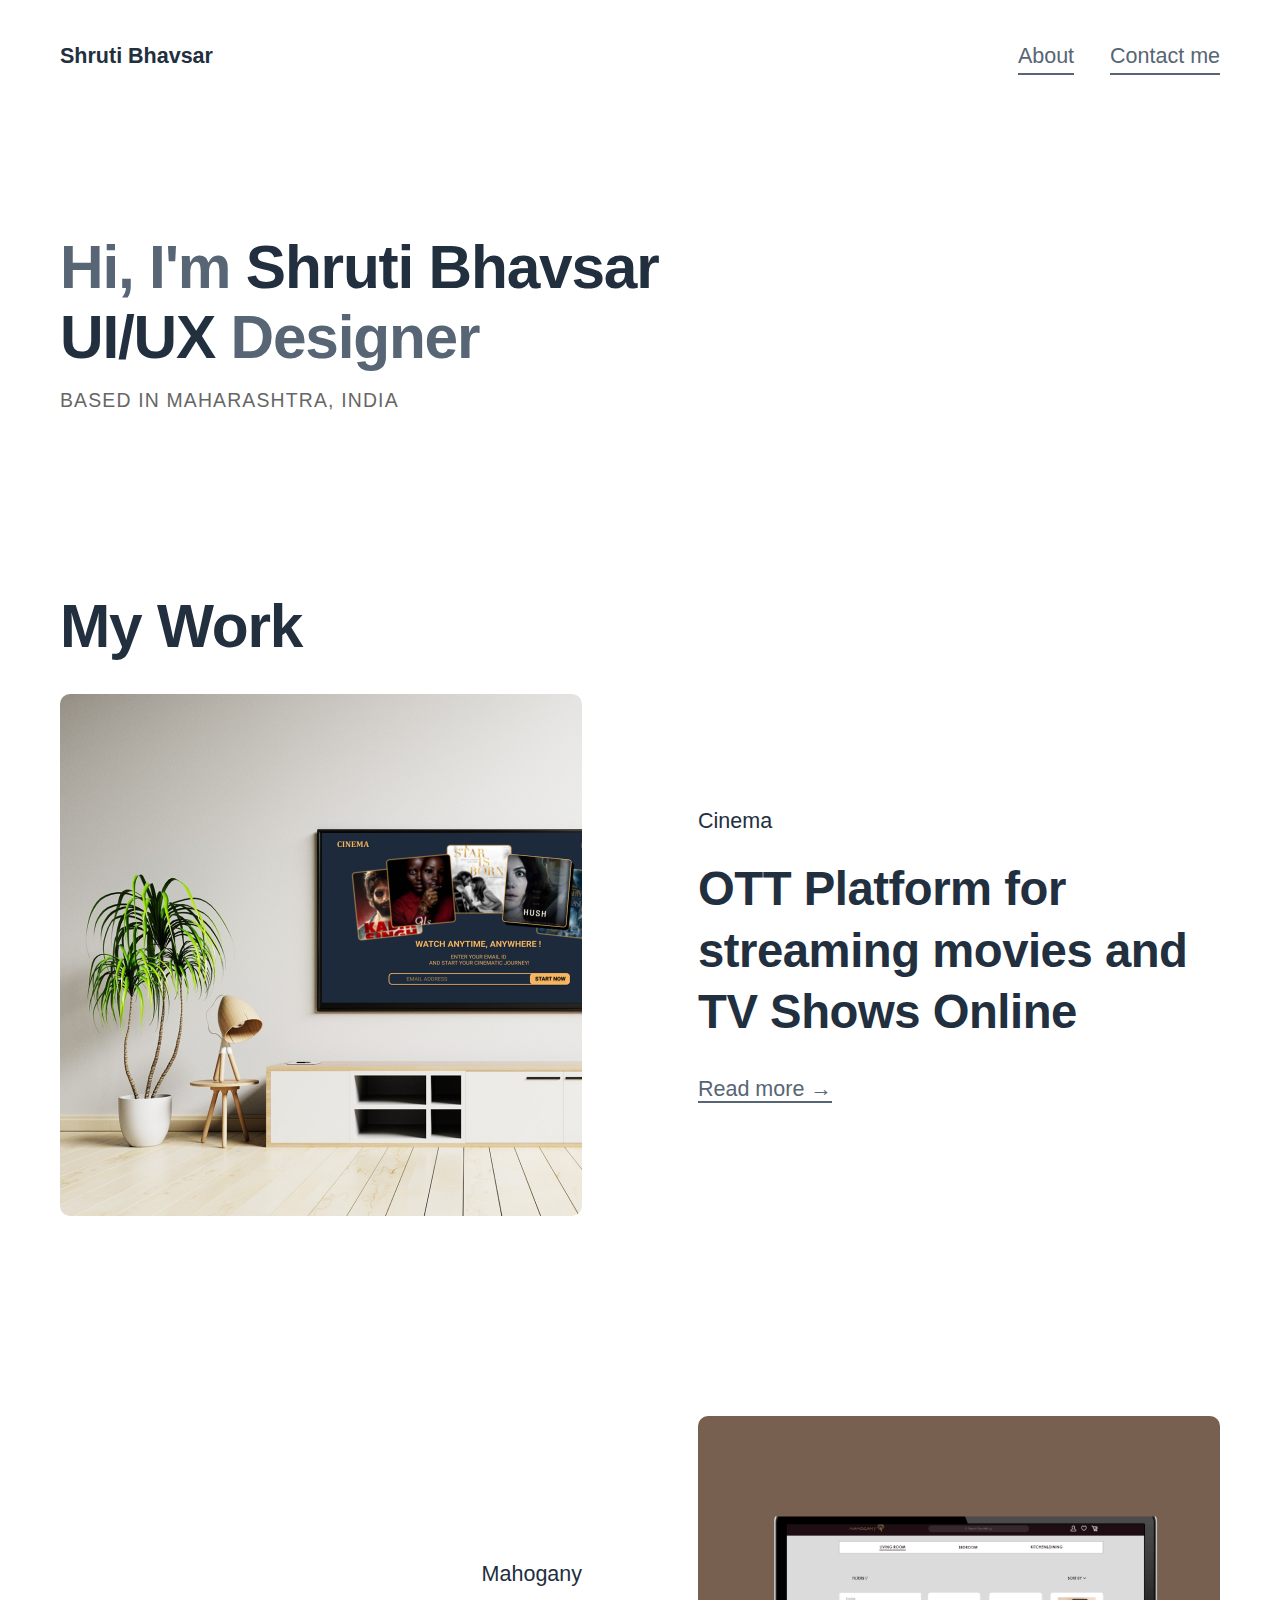
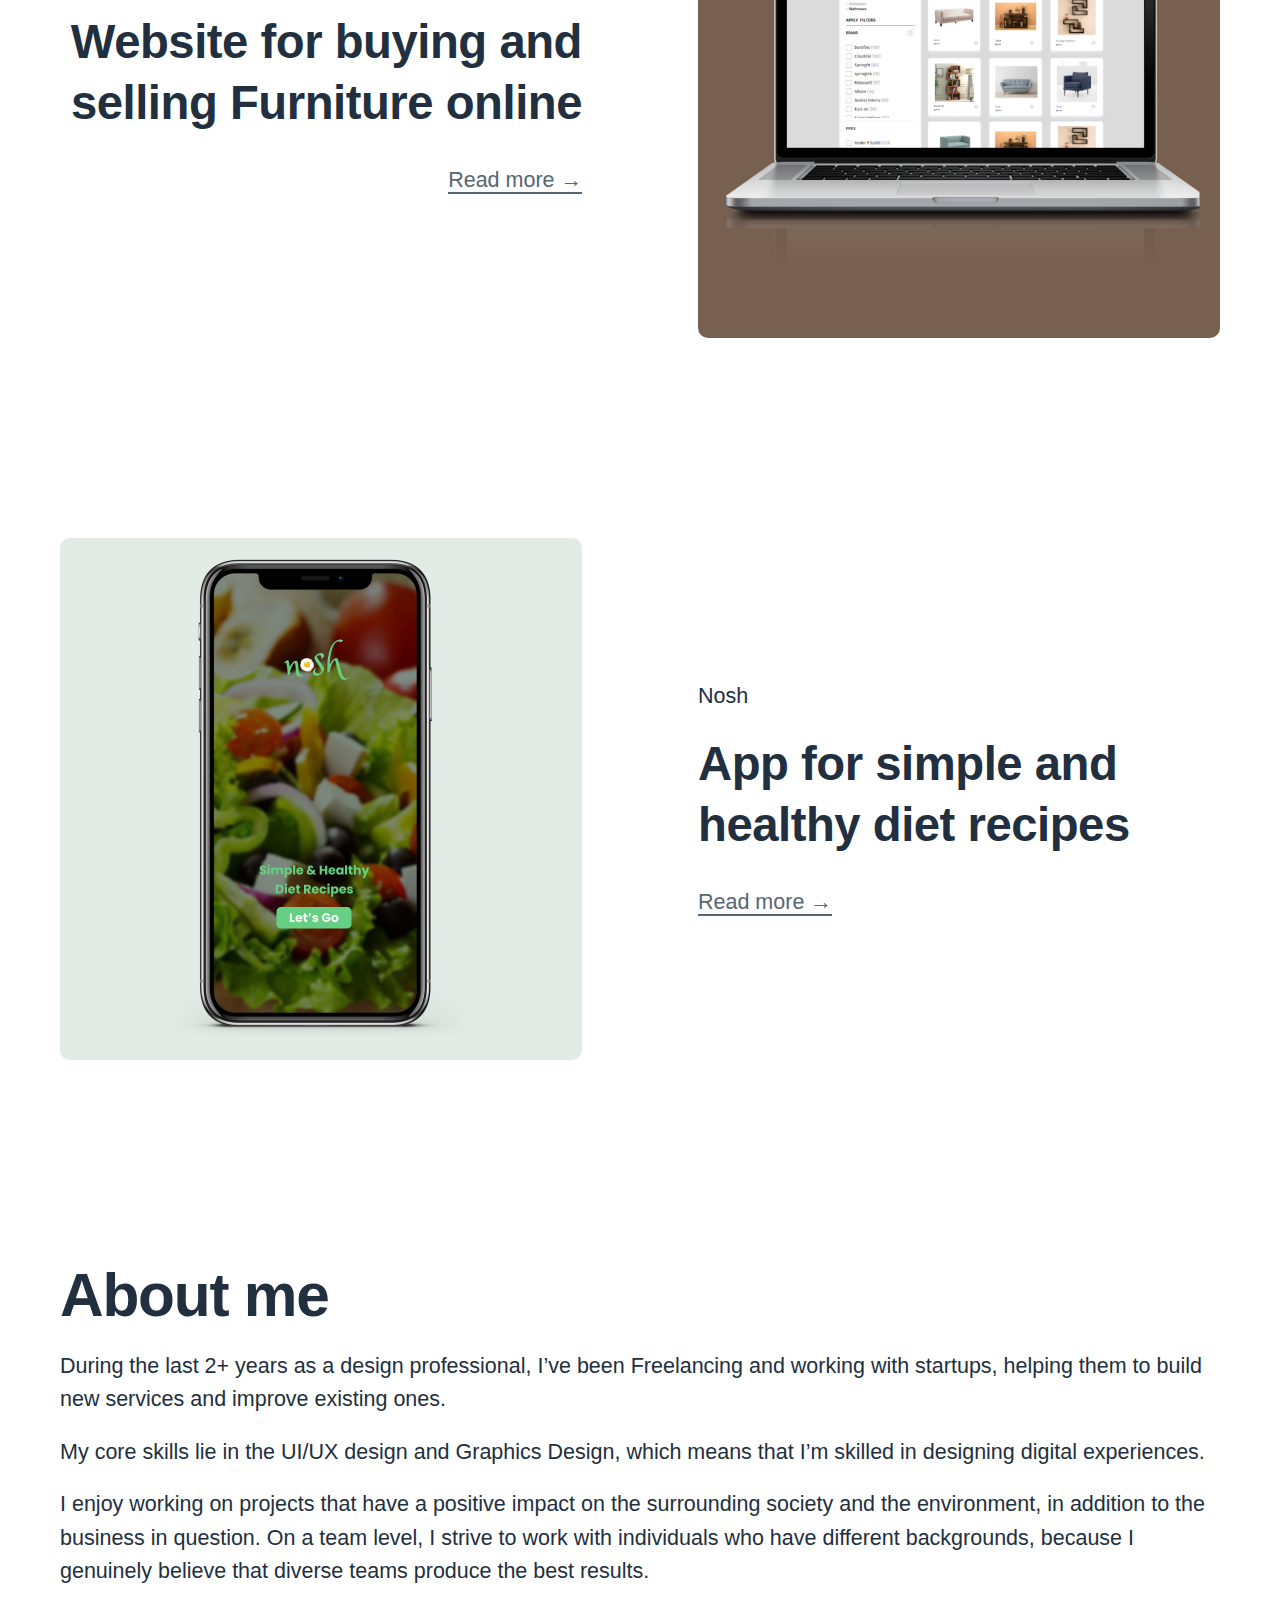
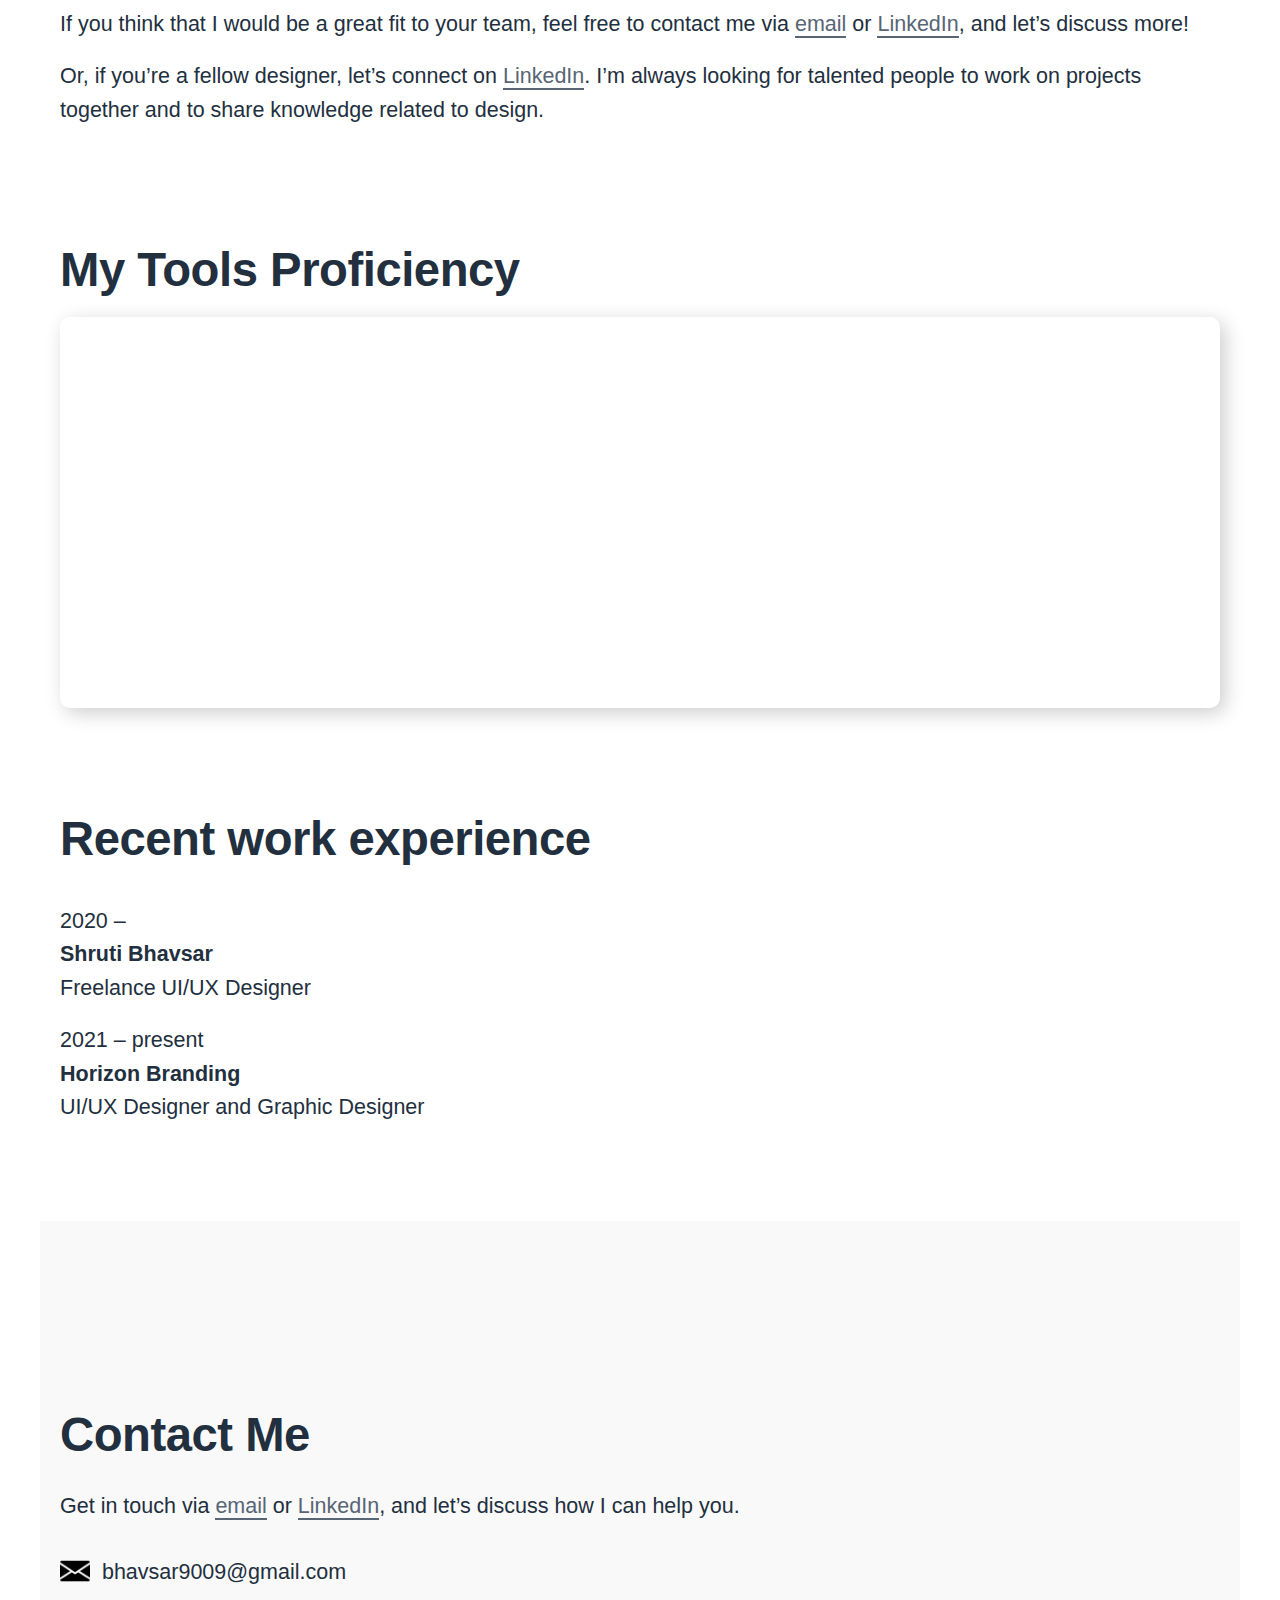
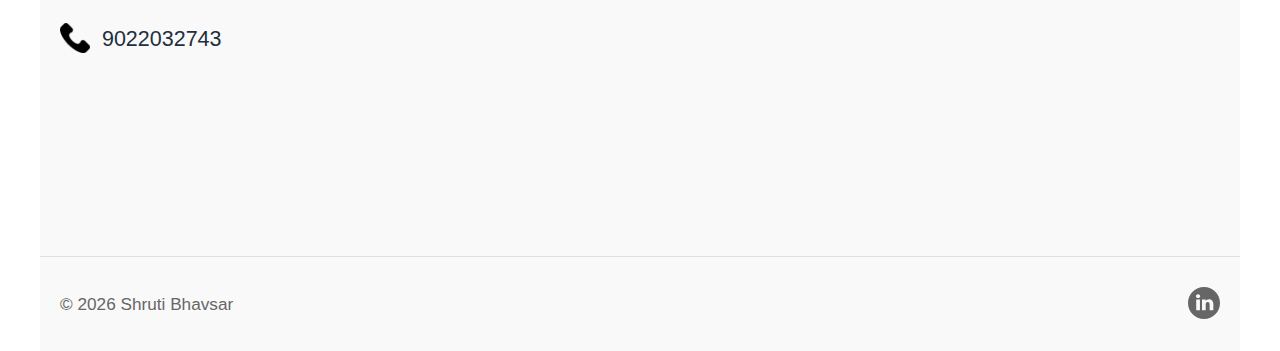
==== commit a9bf39ed: "UPDATE" ====
--- a/index.html
+++ b/index.html
@@ -101,7 +101,7 @@
             <div class="skill-bars">
               <div class="bar">
                 <div class="info">
-                  <span>Adobe XD</span>
+                  <span>Adobe XD (Proficient)</span>
                 </div>
                 <div class="progress-line html">
                   <span></span>
@@ -109,7 +109,7 @@
               </div>
               <div class="bar">
                 <div class="info">
-                  <span>Figma</span>
+                  <span>Figma (Proficient)</span>
                 </div>
                 <div class="progress-line css">
                   <span></span>
@@ -117,7 +117,15 @@
               </div>
               <div class="bar">
                 <div class="info">
-                  <span>Adobe Illustrator</span>
+                  <span>Sketch (Beginner)</span>
+                </div>
+                <div class="progress-line sketch">
+                  <span></span>
+                </div>
+              </div>
+              <div class="bar">
+                <div class="info">
+                  <span>Adobe Illustrator (Intermediate)</span>
                 </div>
                 <div class="progress-line jquery">
                   <span></span>
@@ -125,7 +133,7 @@
               </div>
               <div class="bar">
                 <div class="info">
-                  <span>Adobe InDesign</span>
+                  <span>Adobe InDesign (Beginner)</span>
                 </div>
                 <div class="progress-line python">
                   <span></span>
--- a/style.css
+++ b/style.css
@@ -381,6 +381,9 @@
 }
 .bar .progress-line.html span{
   width: 95%;
+}
+.bar .progress-line.sketch span{
+  width: 45%;
 }
 .bar .progress-line.css span{
   width: 95%;
@@ -426,6 +429,9 @@
 .progress-line.html span::after{
   content: "95%";
 }
+.progress-line.sketch span::after{
+  content: "45%";
+}
 .progress-line.css span::after{
   content: "95%";
 }
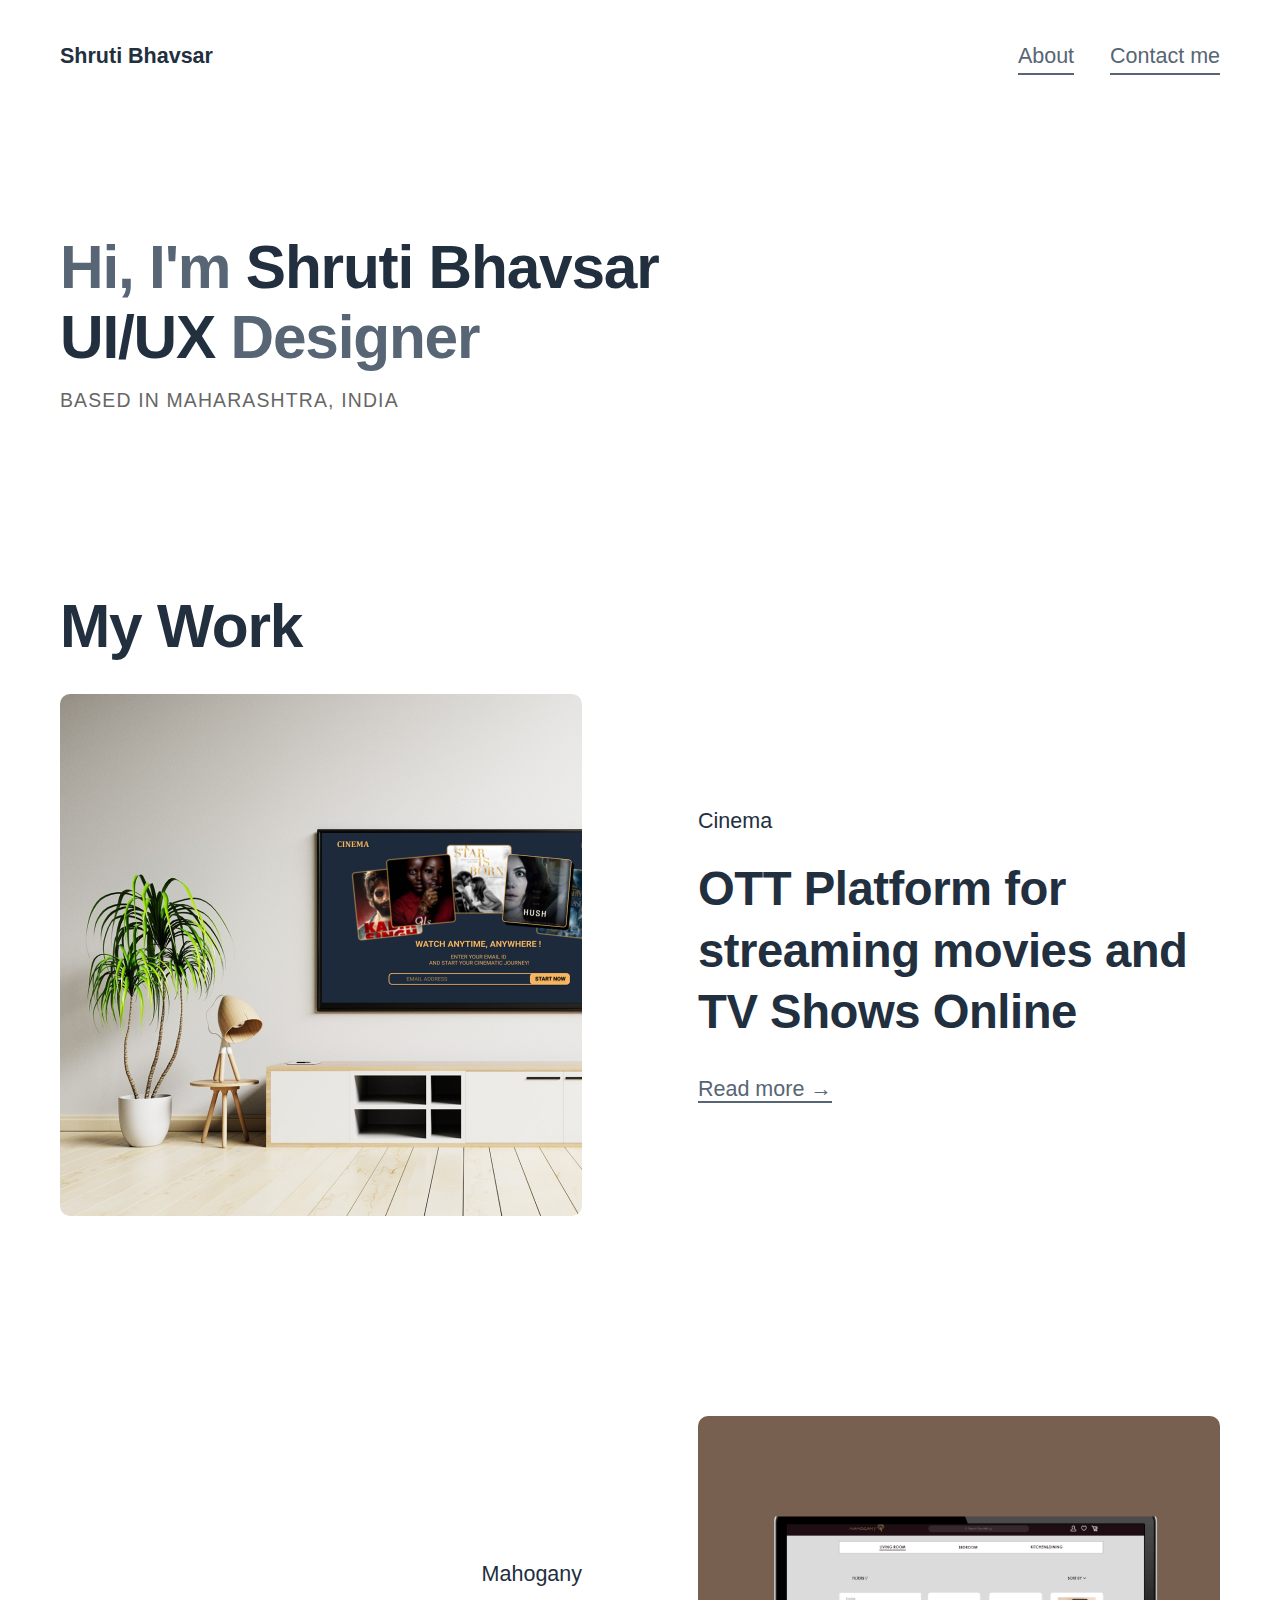
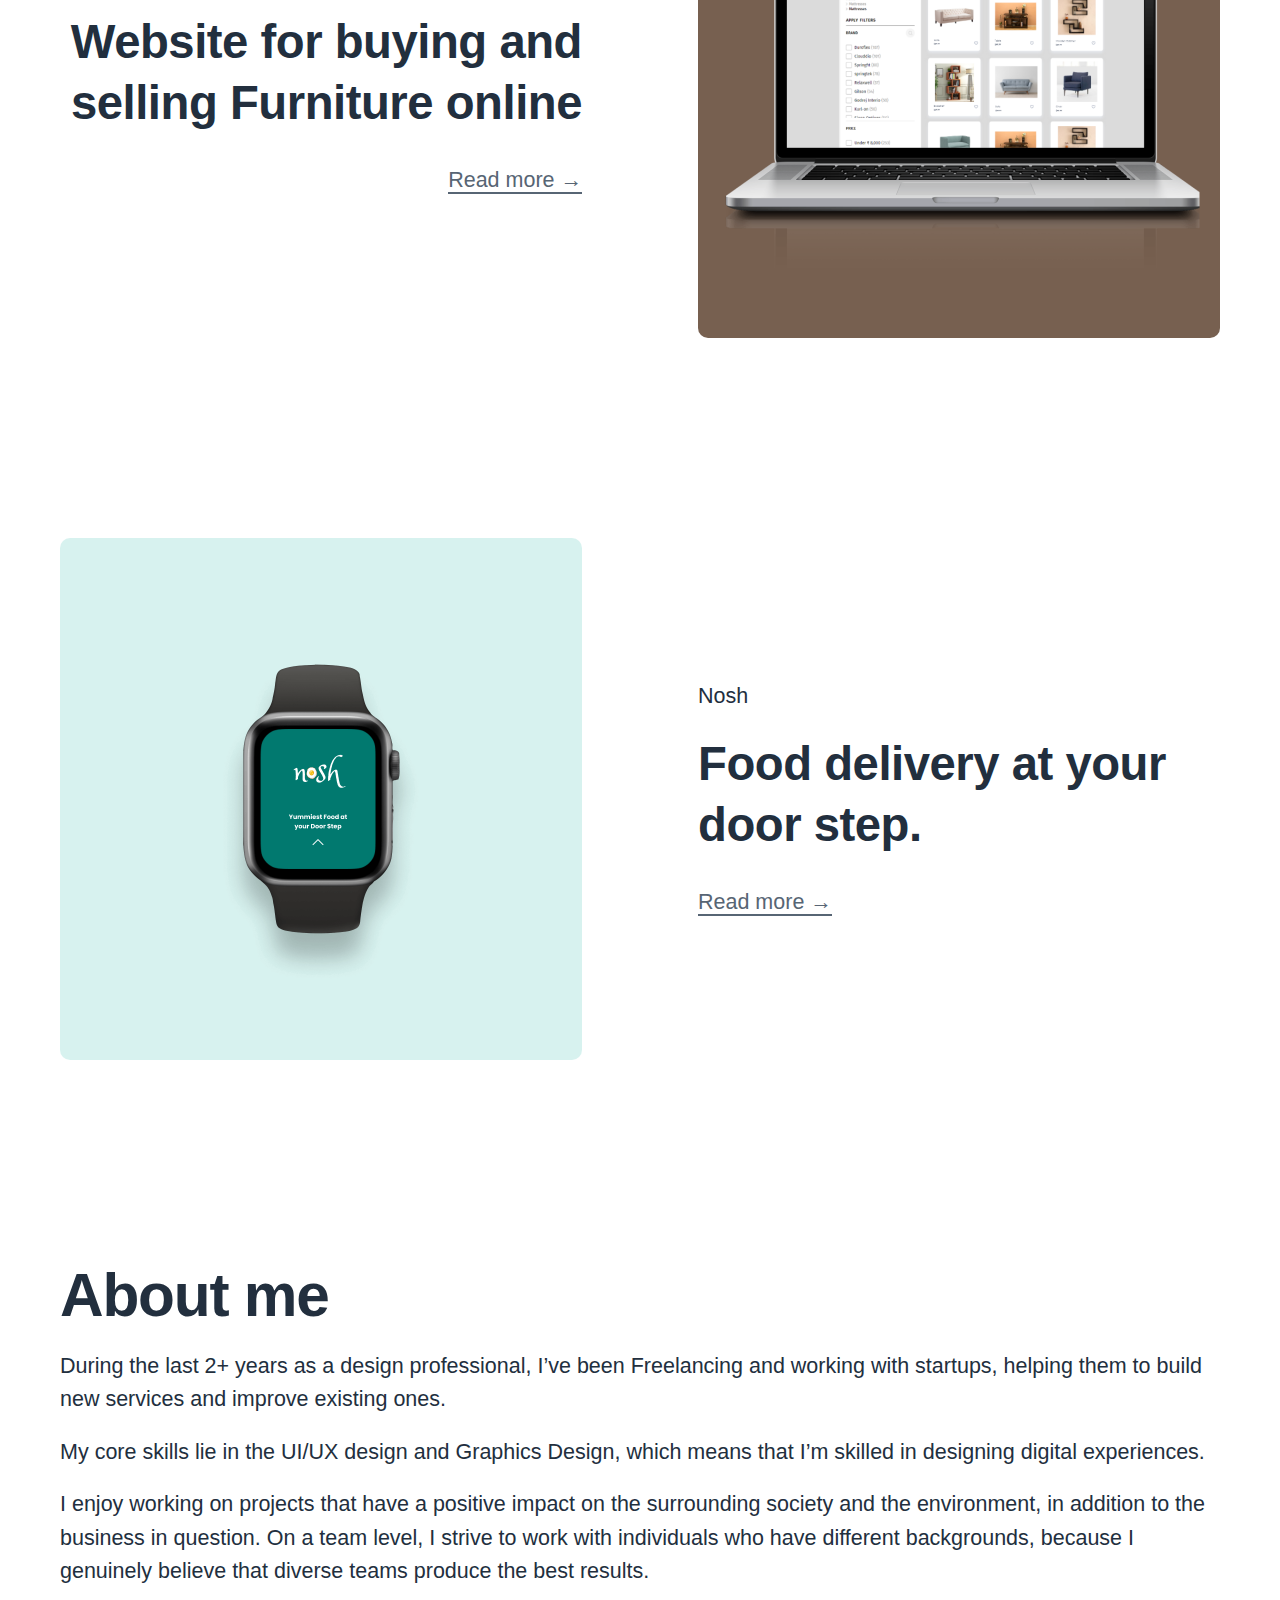
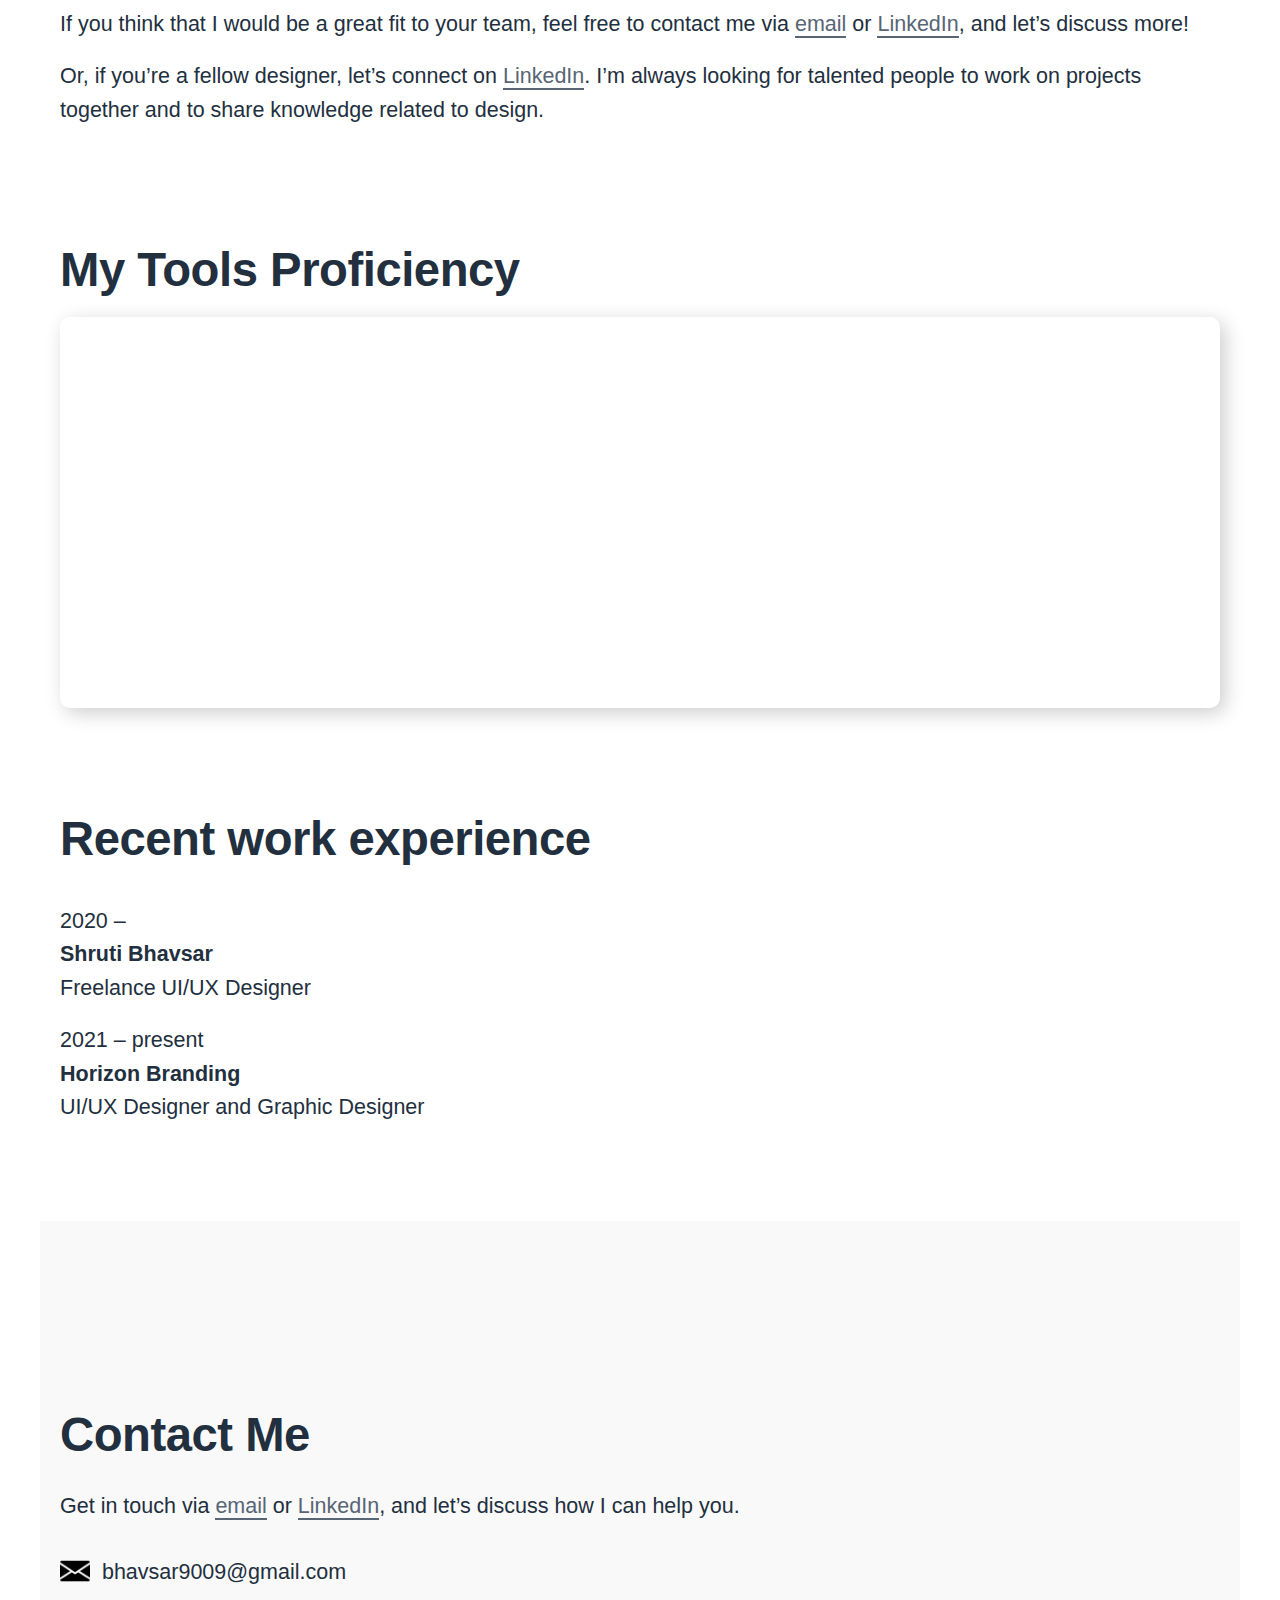
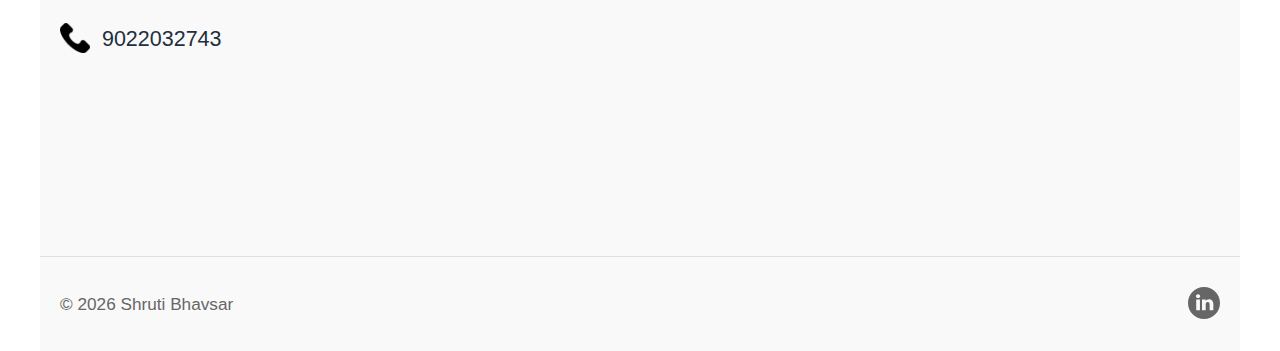
==== commit e41c9d8f: "update" ====
--- a/index.html
+++ b/index.html
@@ -75,7 +75,7 @@
             </div>
             <div class="column">
               <p>Nosh</p>
-              <h2>App for simple and healthy diet recipes</h2>
+              <h2>Food delivery at your door step.</h2>
               <p><a href="/nosh.html">Read more &rarr;</a></p>
             </div>
           </div>
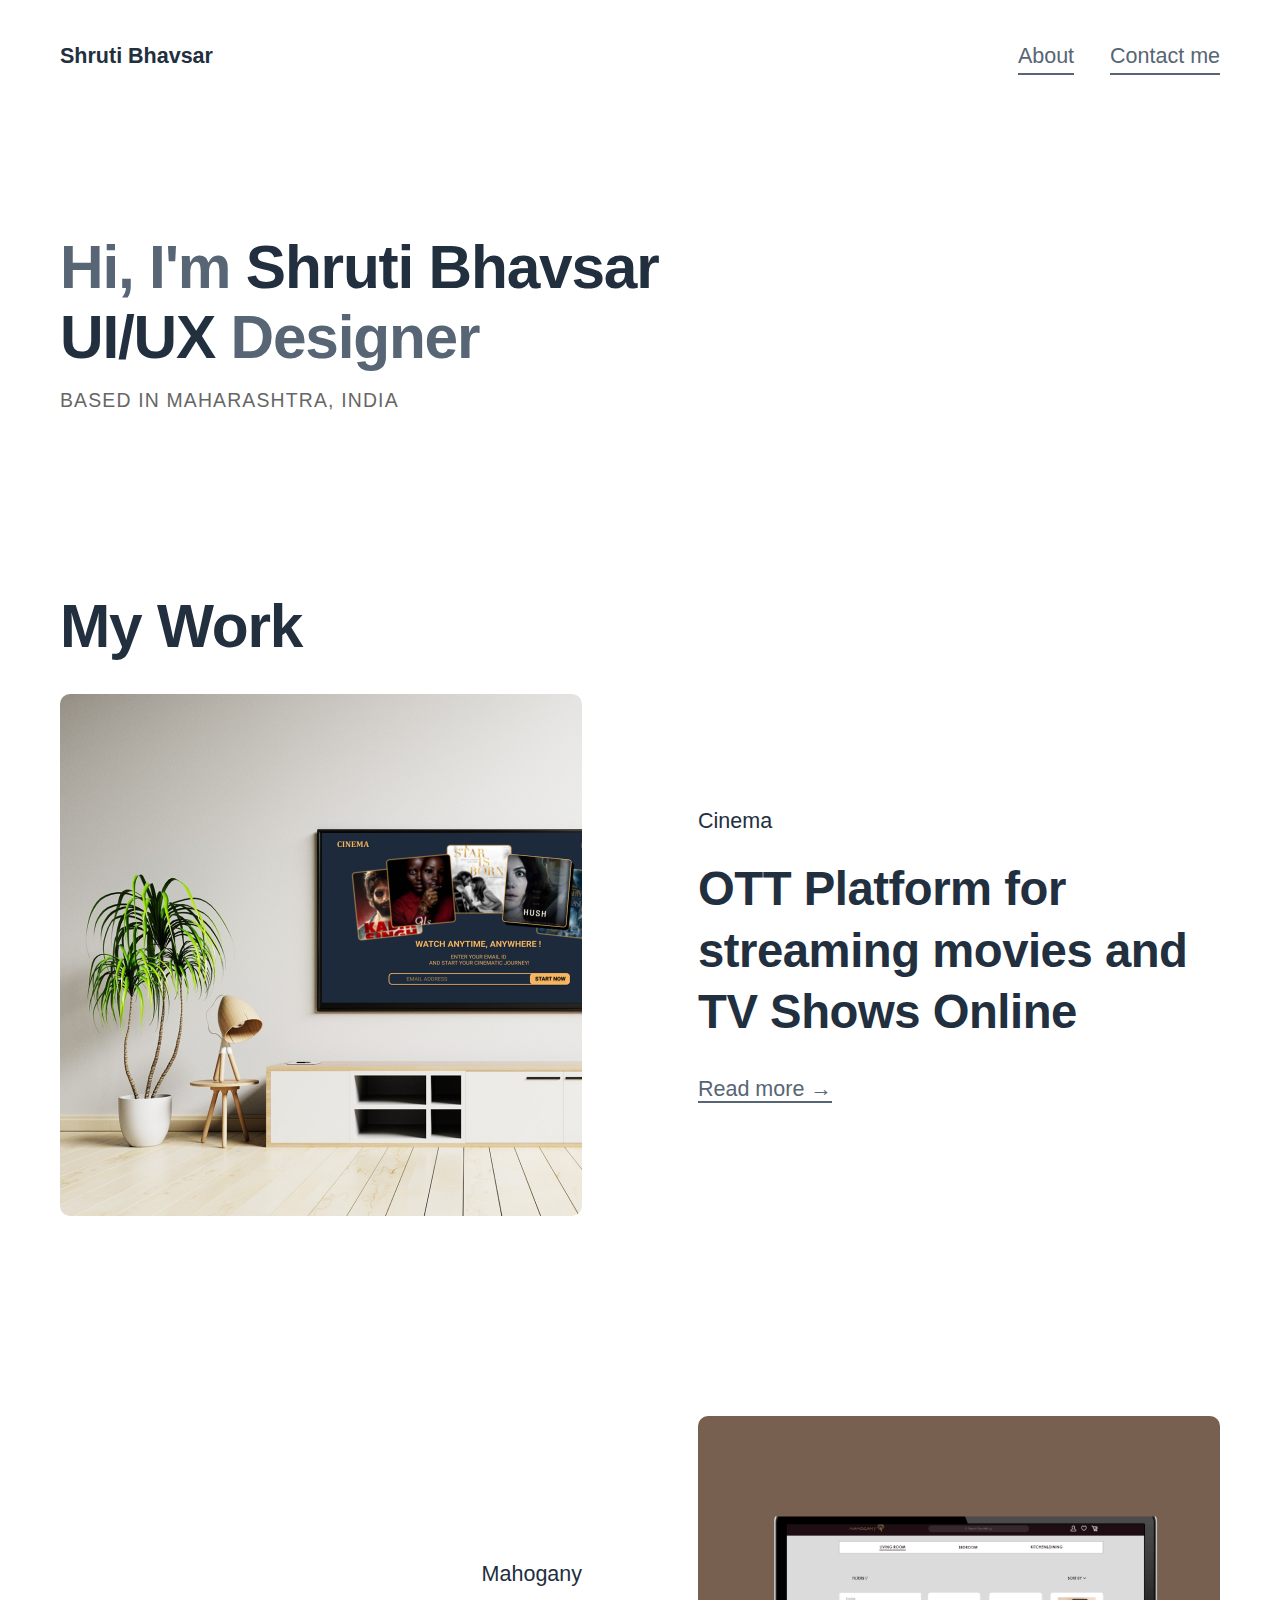
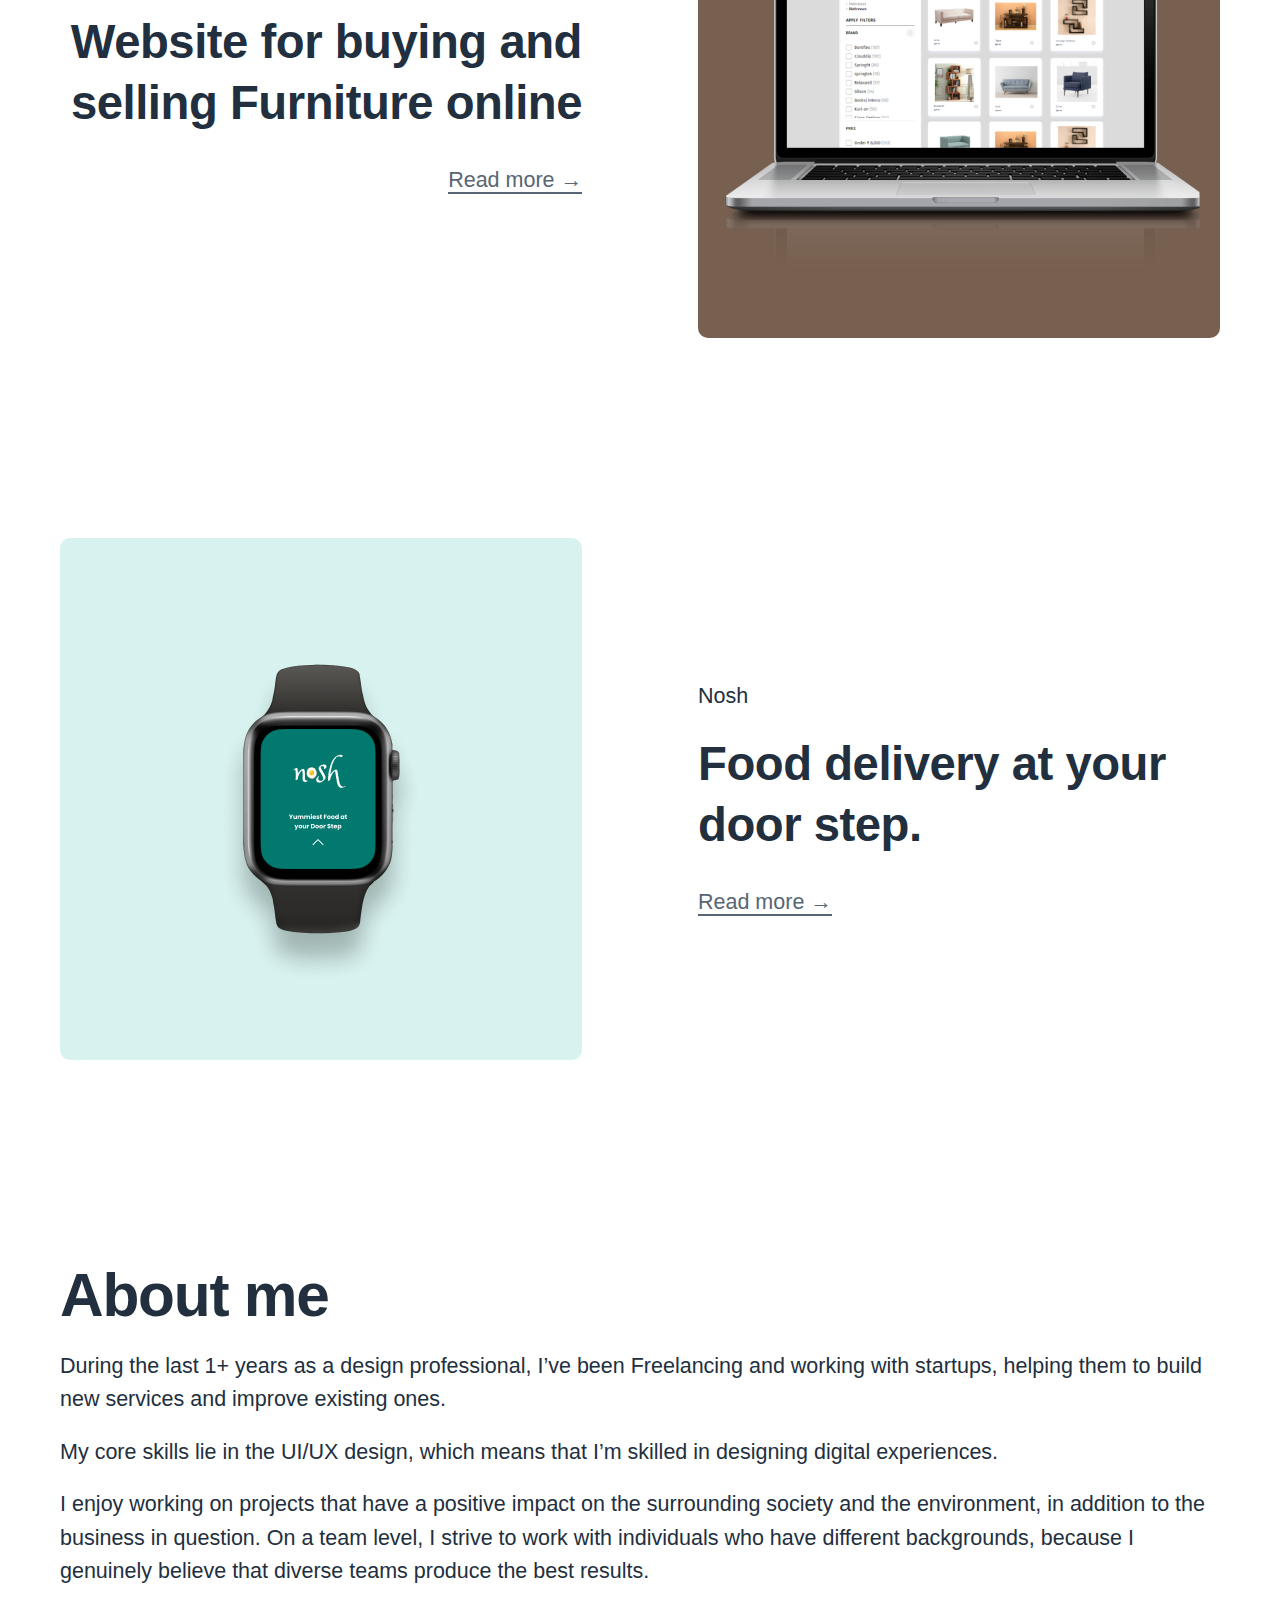
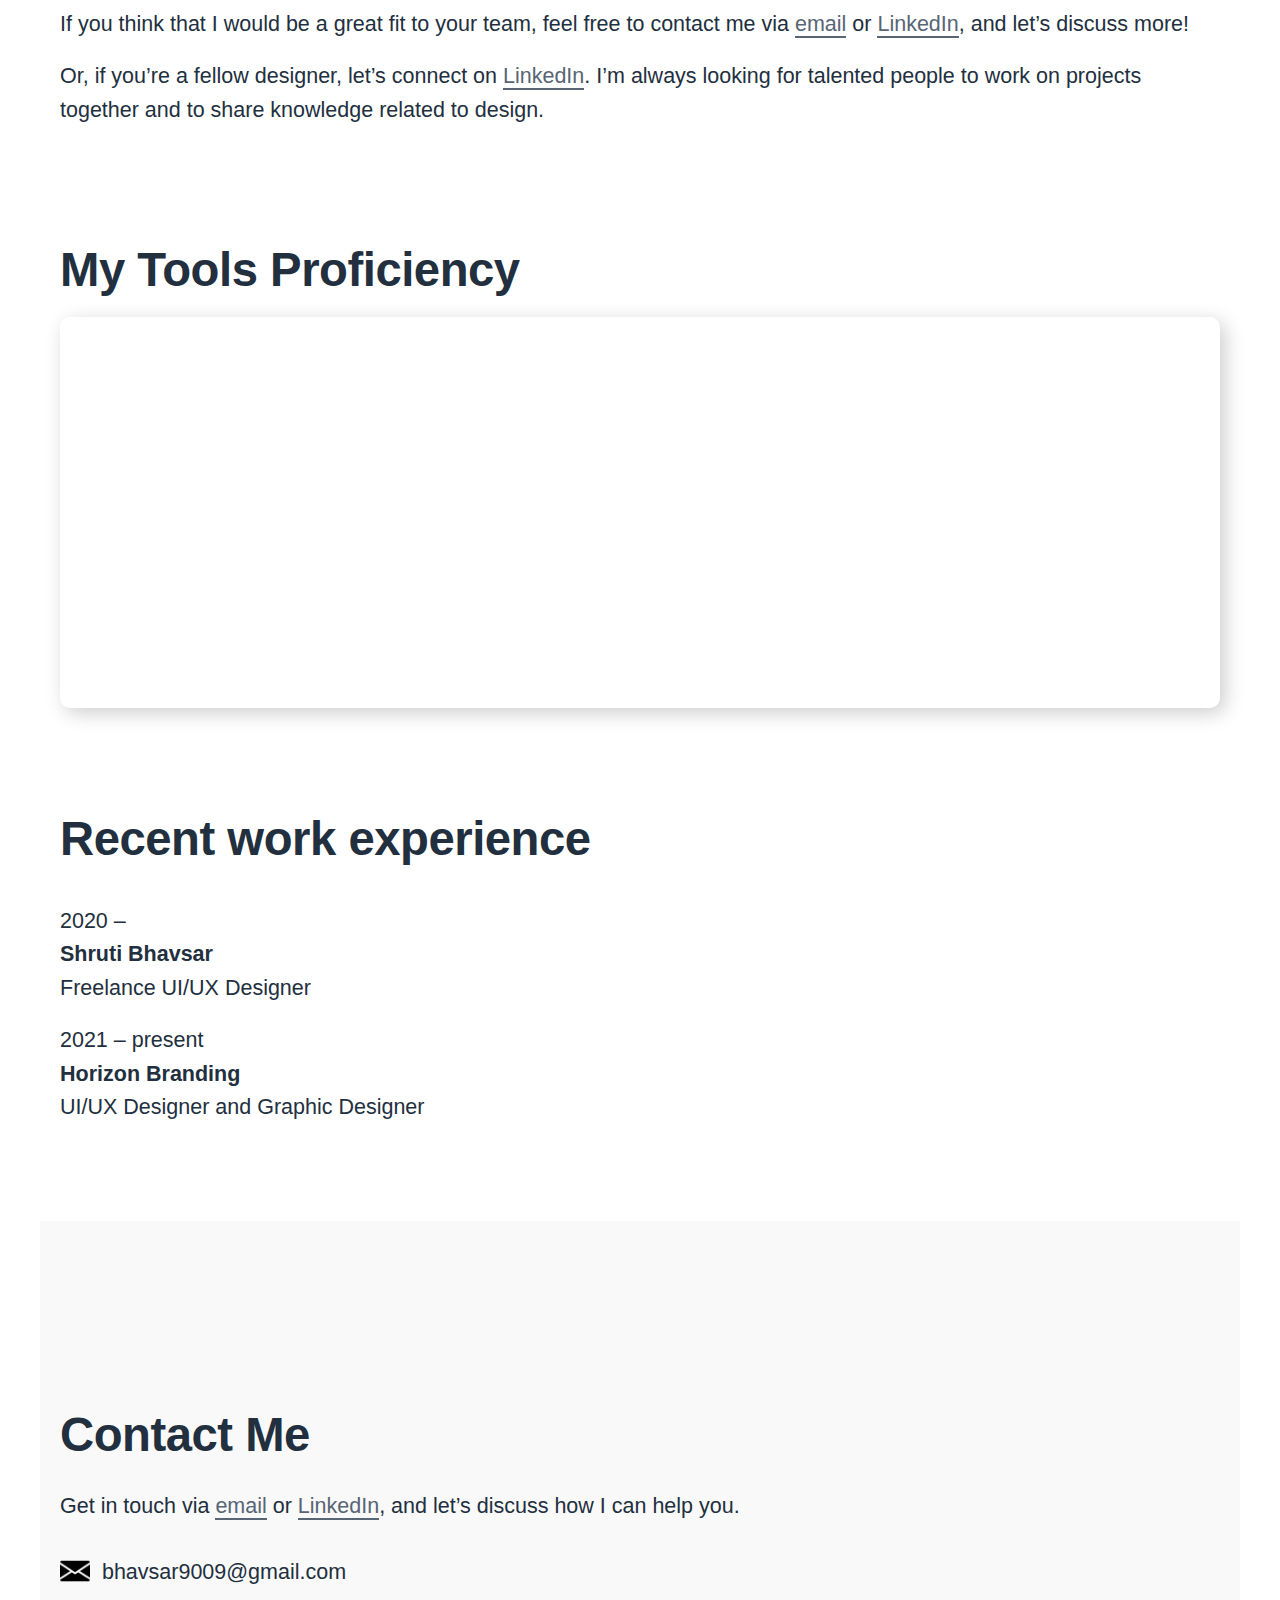
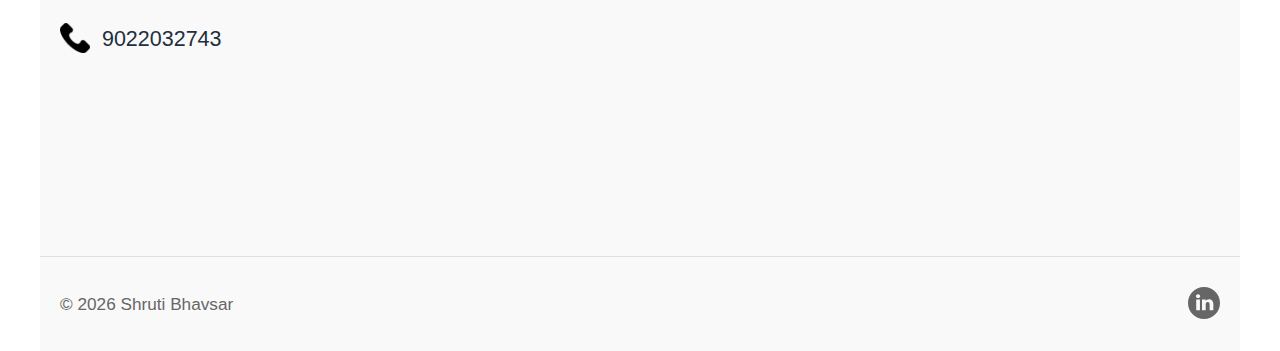
==== commit 53b8fa40: "Update index.html" ====
--- a/index.html
+++ b/index.html
@@ -89,8 +89,8 @@
           <section class="about" id="about">
             <div class="lead-text">
               <h1>About me</h1>
-              <p>During the last 2+ years as a design professional, I’ve been Freelancing and working with startups, helping them to build new services and improve existing ones.</p>
-              <p>My core skills lie in the UI/UX design and Graphics Design, which means that I’m skilled in designing digital experiences.</p>
+              <p>During the last 1+ years as a design professional, I’ve been Freelancing and working with startups, helping them to build new services and improve existing ones.</p>
+              <p>My core skills lie in the UI/UX design, which means that I’m skilled in designing digital experiences.</p>
               <p>I enjoy working on projects that have a positive impact on the surrounding society and the environment, in addition to the business in question. On a team level, I strive to work with individuals who have different backgrounds, because I genuinely believe that diverse teams produce the best results.</p>
               <p>If you think that I would be a great fit to your team, feel free to contact me via <a href="mailto:bhavsar9009@gmail.com">email</a> or <a href="https://www.linkedin.com/in/shruti-bhavsar-a462a2205/">LinkedIn</a>, and let’s discuss more!</p>
               <p>Or, if you’re a fellow designer, let’s connect on <a href="https://www.linkedin.com/in/shruti-bhavsar-a462a2205/">LinkedIn</a>. I’m always looking for talented people to work on projects together and to share knowledge related to design.</p>
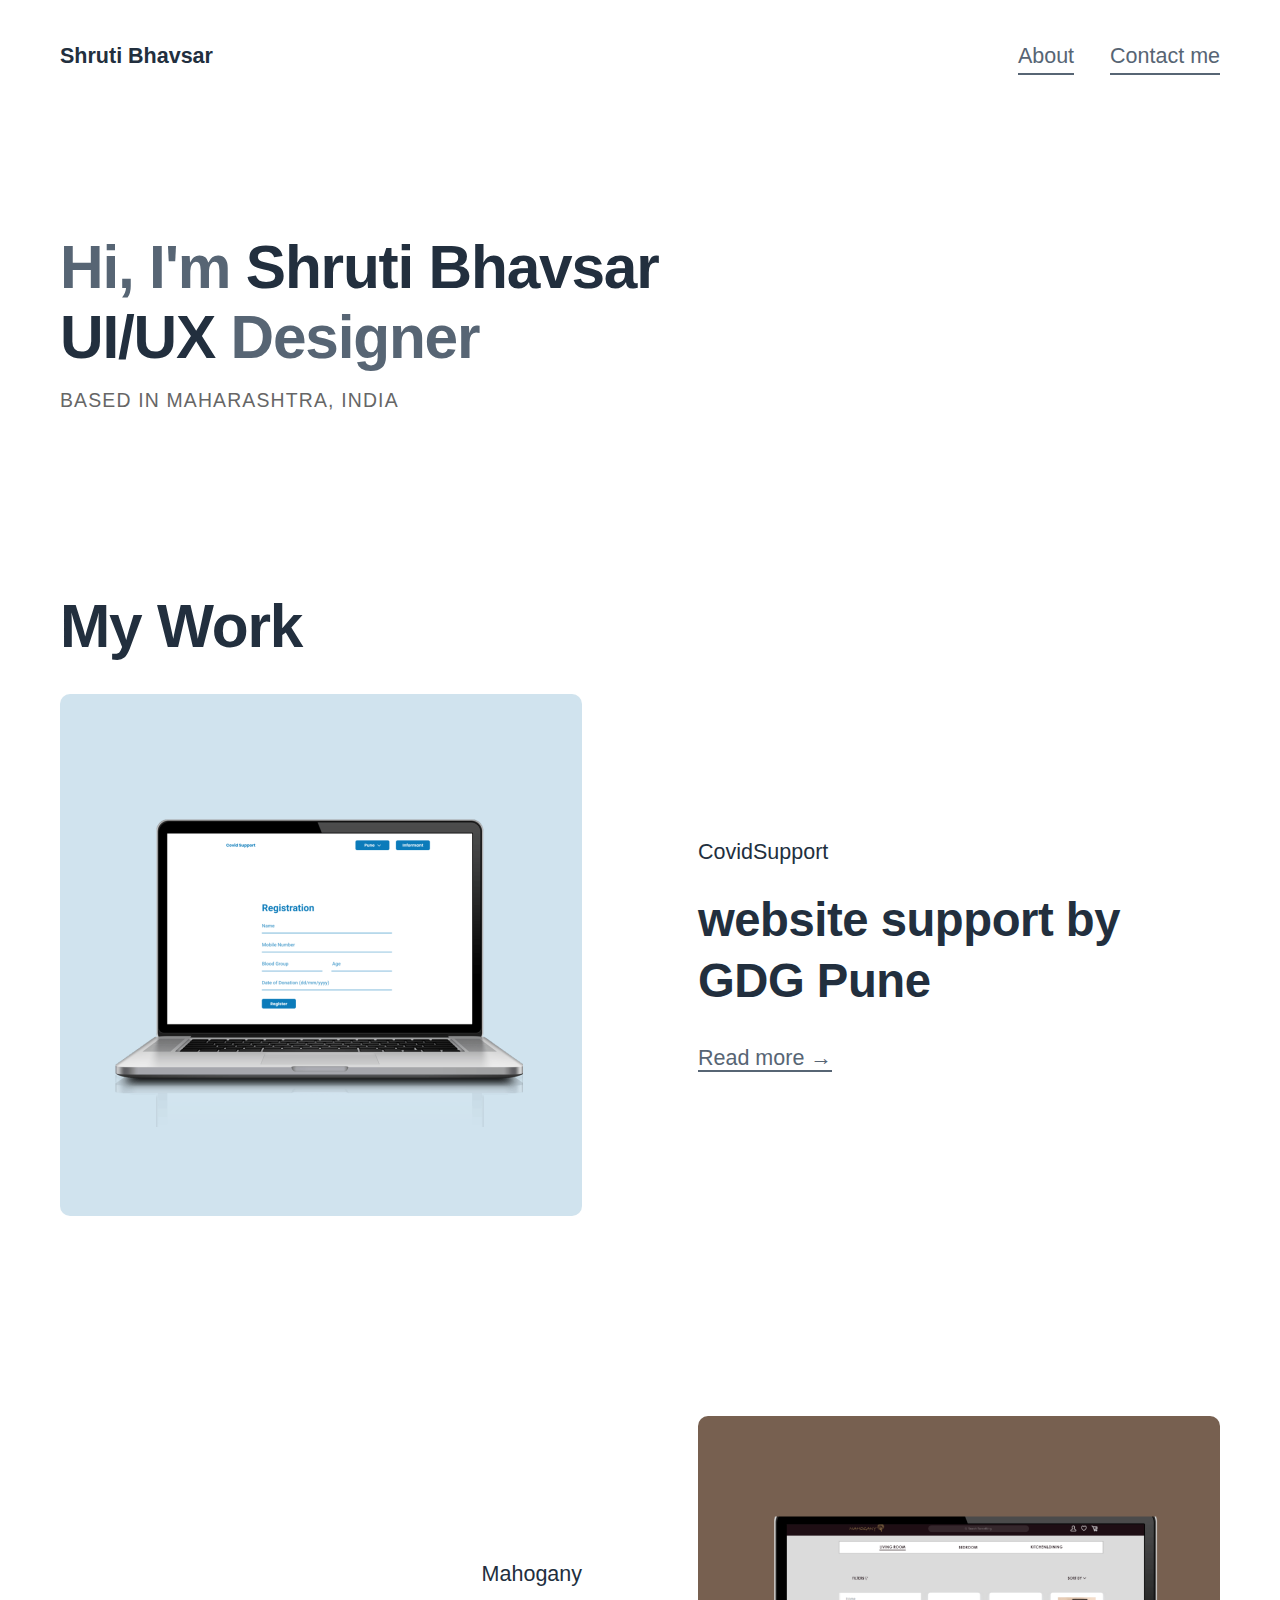
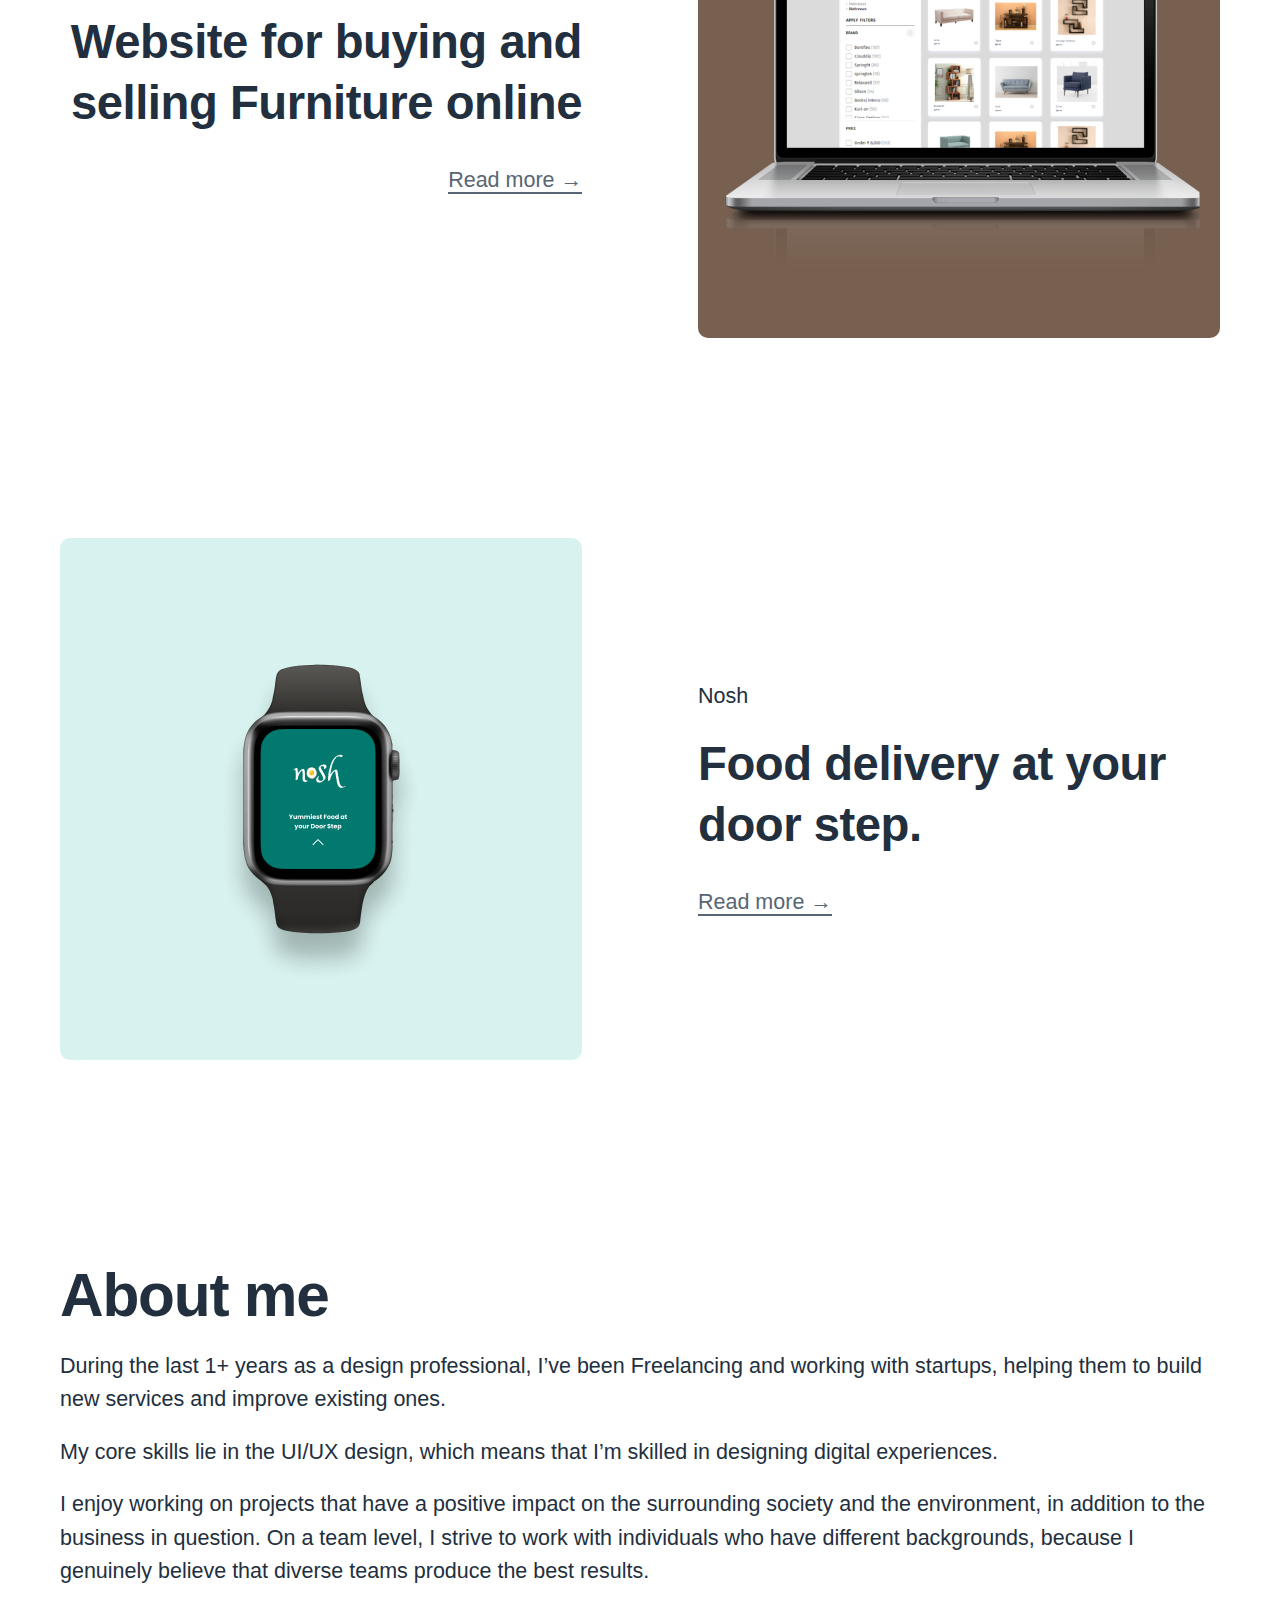
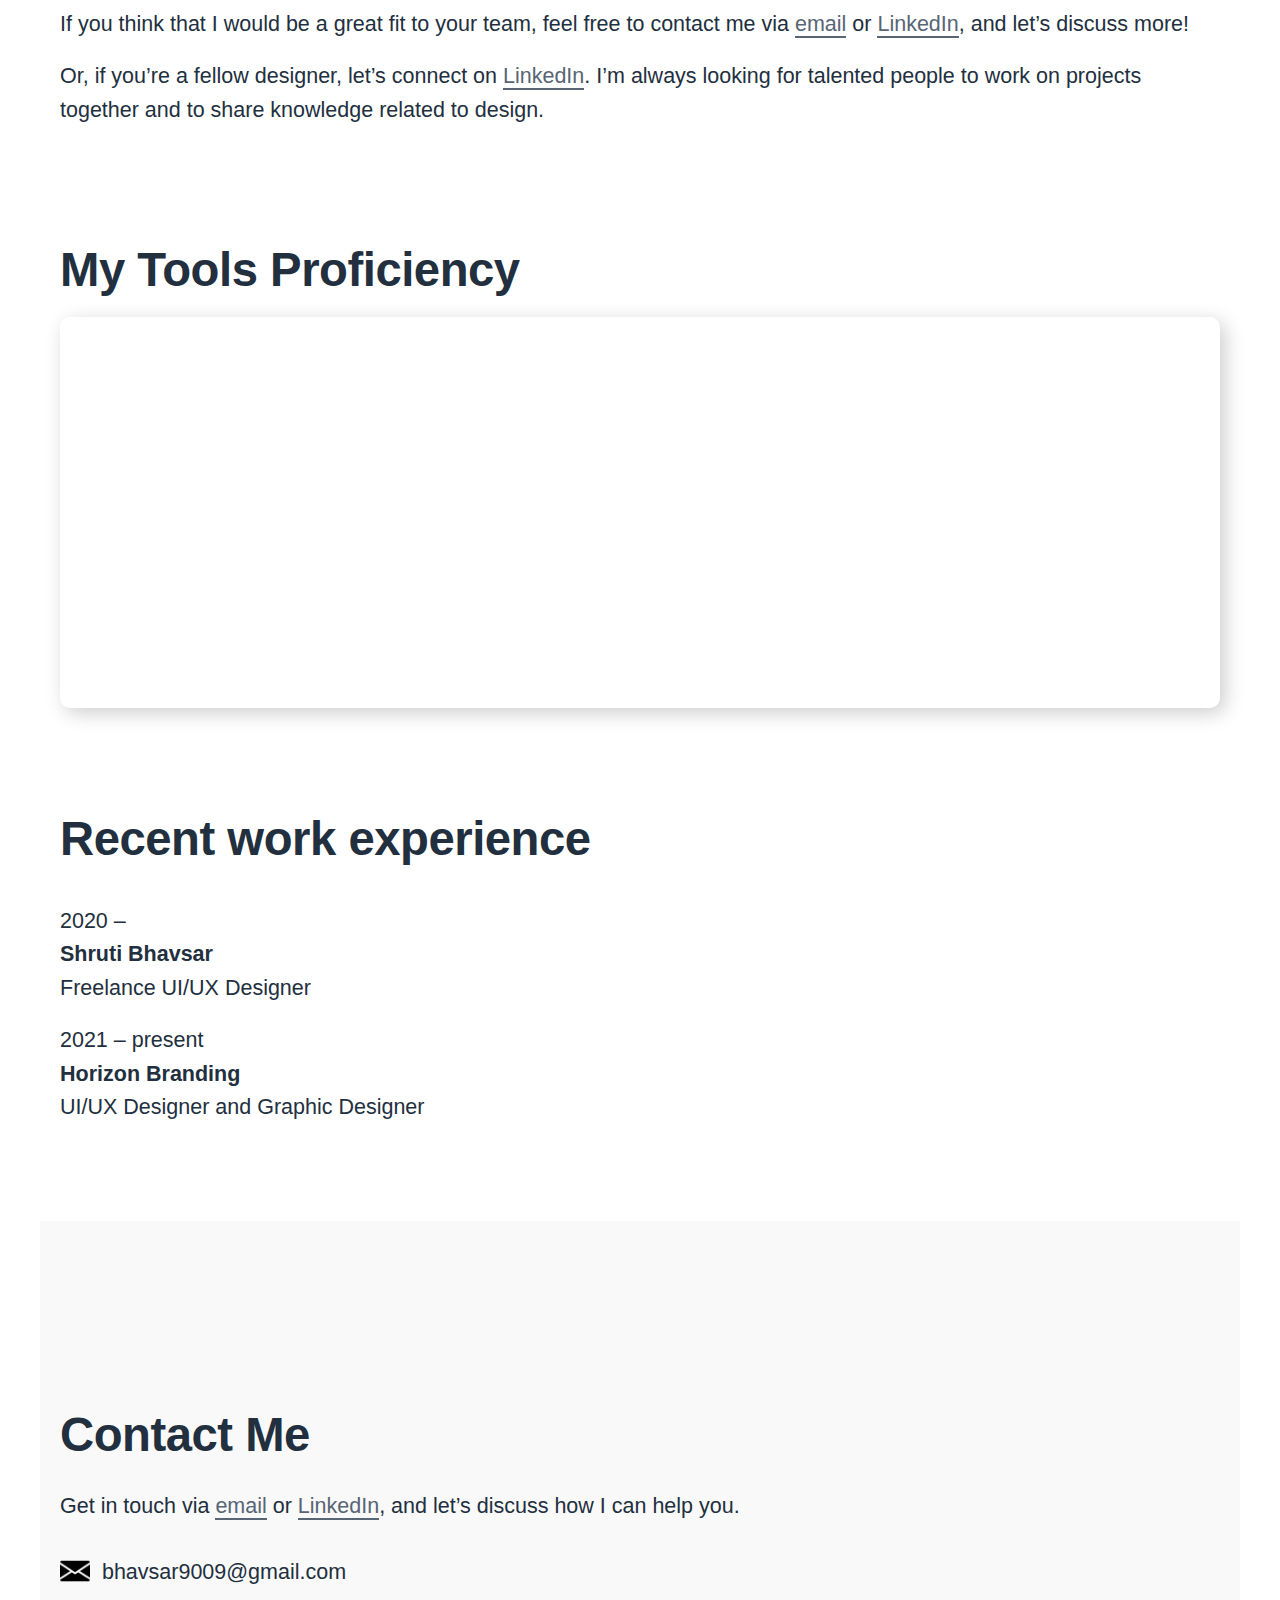
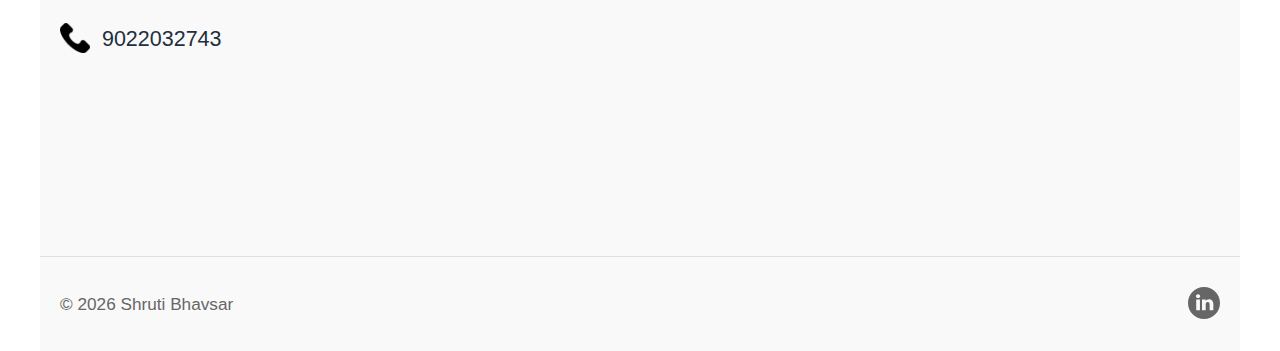
==== commit 5afd32fc: "update" ====
--- a/index.html
+++ b/index.html
@@ -44,8 +44,8 @@
                 </div>
             </div>
             <div class="column">
-              <p>Cinema</p>
-              <h2>OTT Platform for streaming movies and TV Shows Online</h2>
+              <p>CovidSupport</p>
+              <h2>website support by GDG Pune</h2>
               <p><a href="/cinema.html">Read more &rarr;</a></p>
             </div>
           </div>
@@ -133,7 +133,7 @@
               </div>
               <div class="bar">
                 <div class="info">
-                  <span>Adobe InDesign (Beginner)</span>
+                  <span>Adobe Photoshop (Beginner)</span>
                 </div>
                 <div class="progress-line python">
                   <span></span>
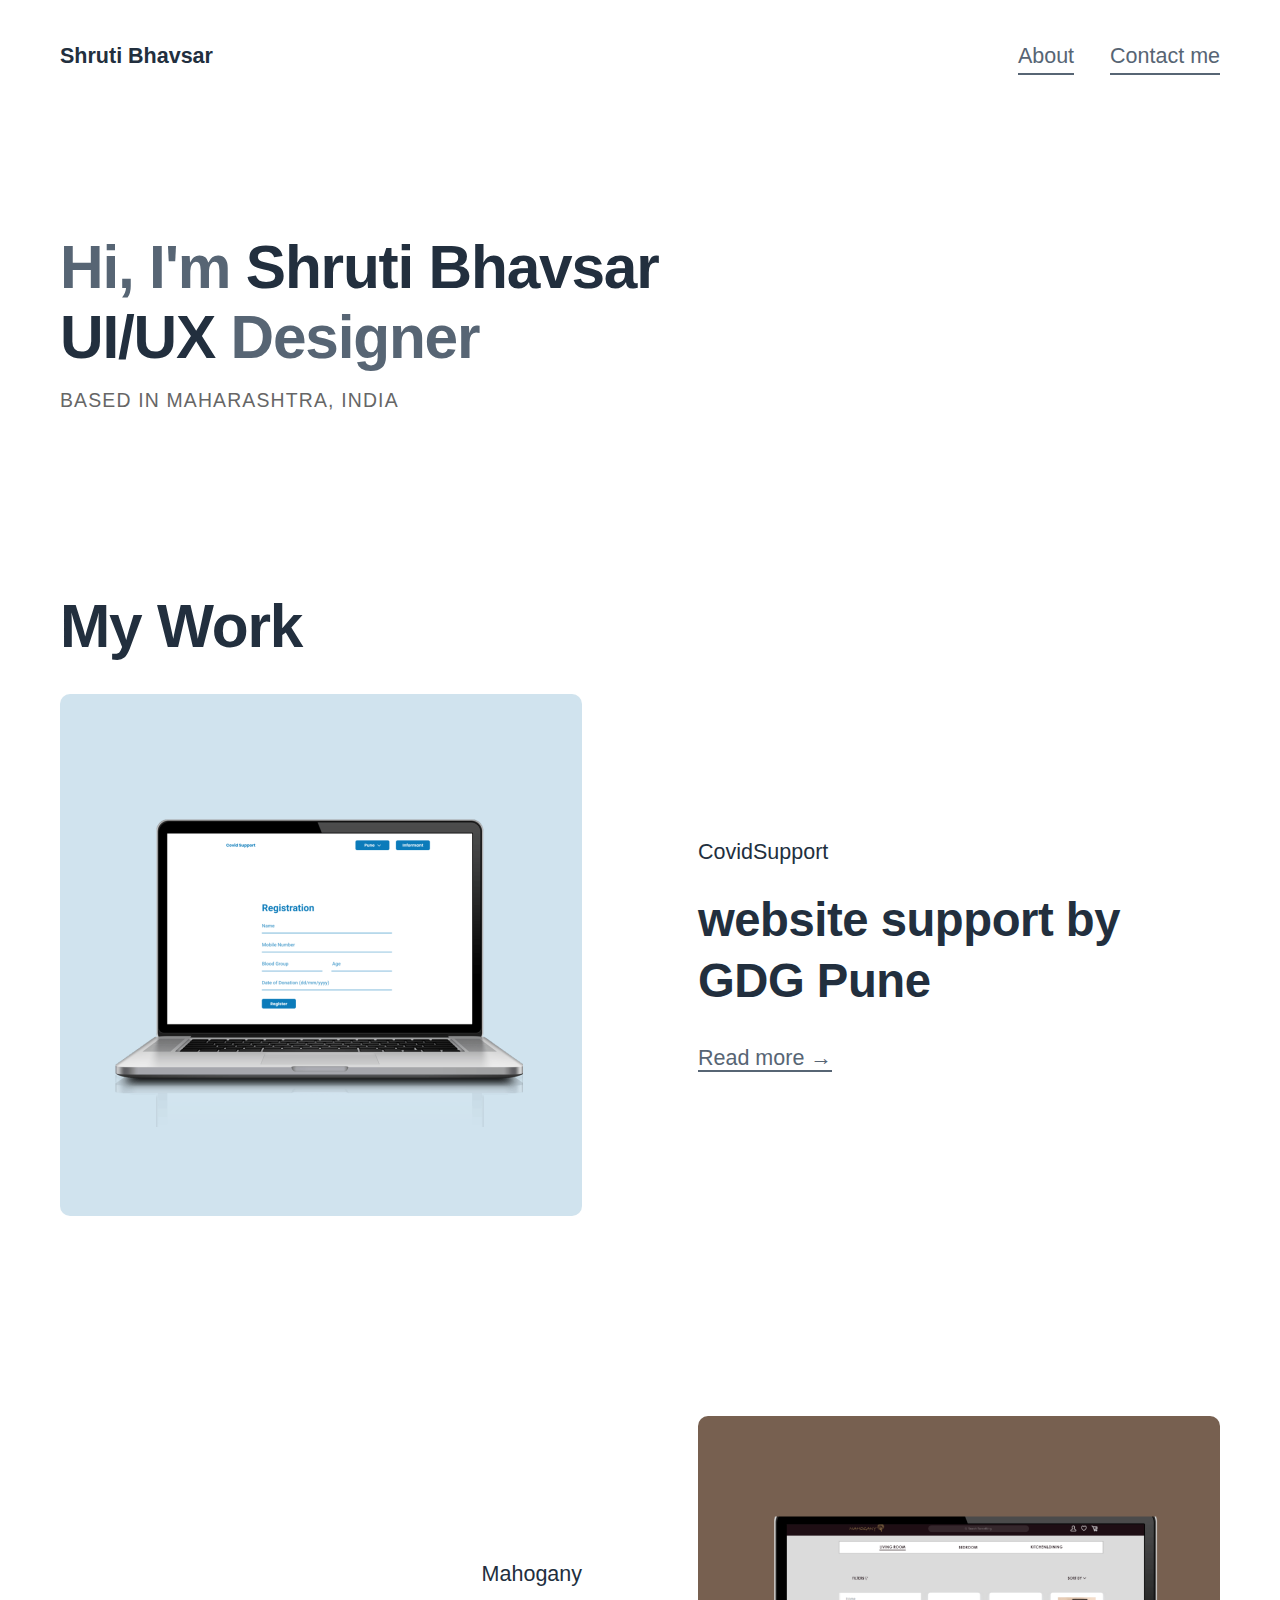
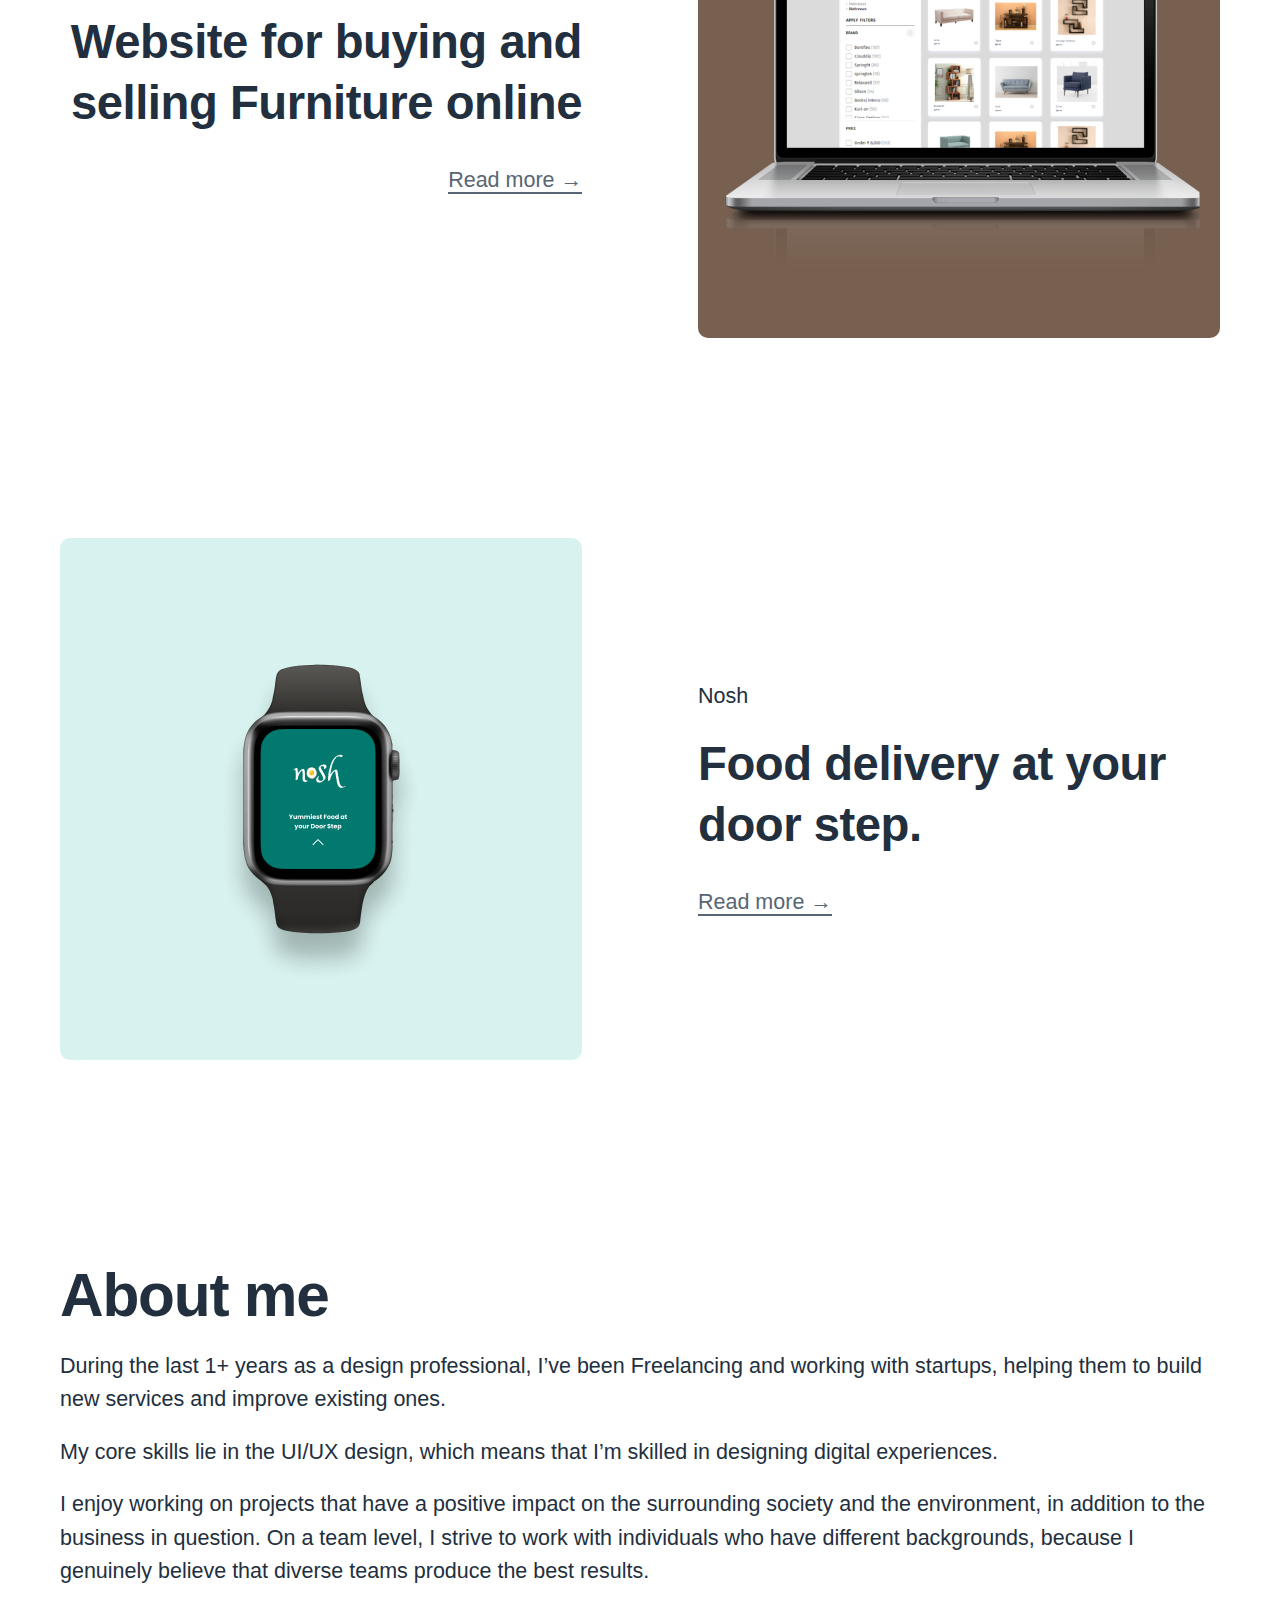
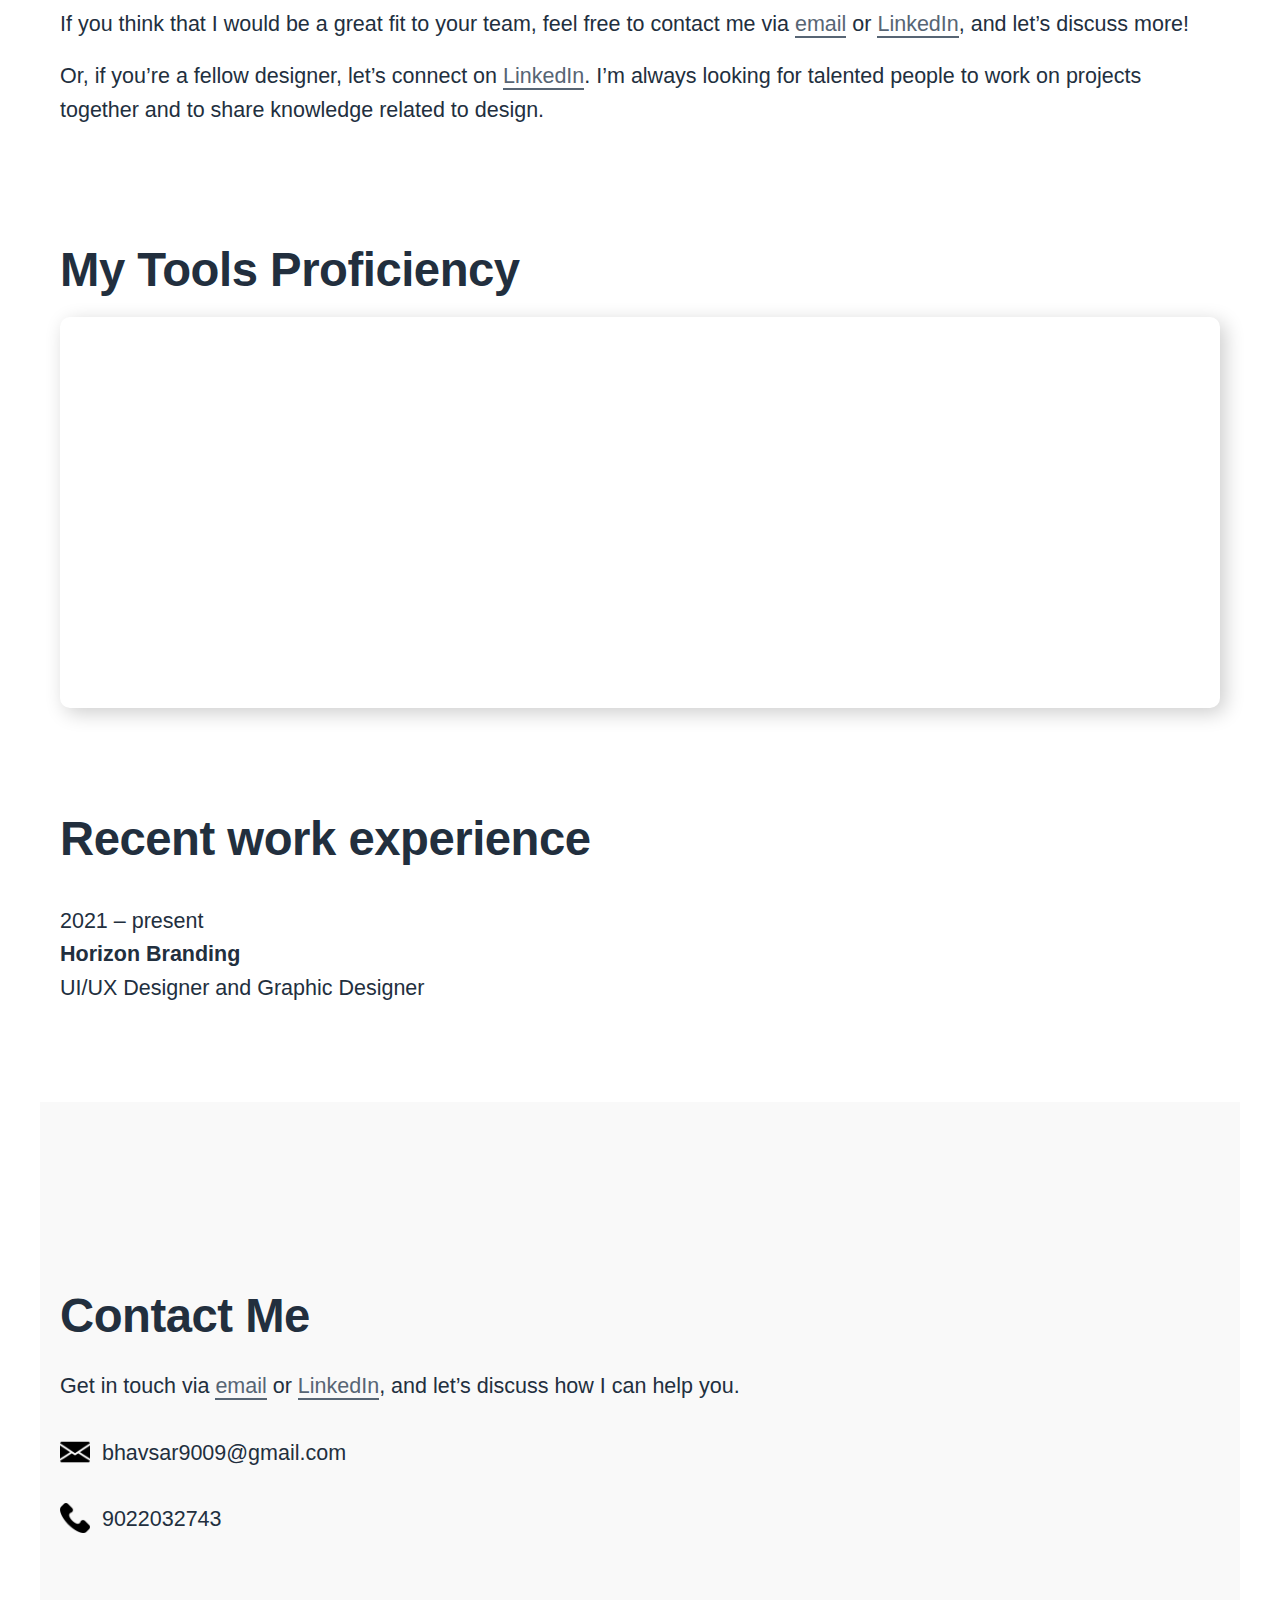
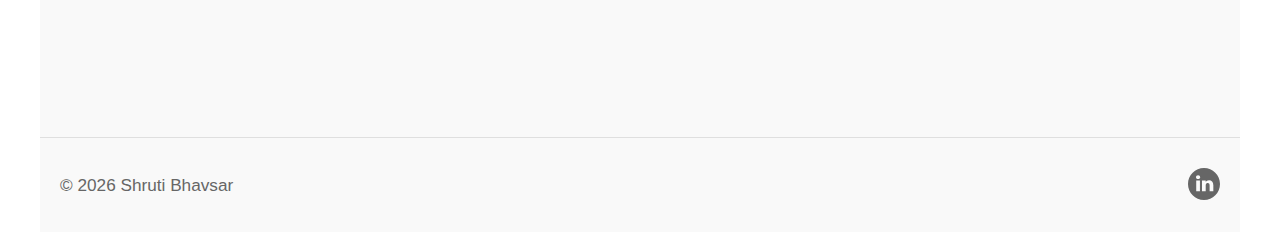
==== commit 43ca70ca: "update" ====
--- a/index.html
+++ b/index.html
@@ -144,7 +144,7 @@
           <section class="experience">
             <h2>Recent work experience</h2>
             <br>
-            <p>2020 &ndash; <br><strong>Shruti Bhavsar</strong> <br>Freelance UI/UX Designer</p>
+            
             <p>2021 &ndash; present <br><strong>Horizon Branding</strong> <br>UI/UX Designer and Graphic Designer</p>
           </section>
   
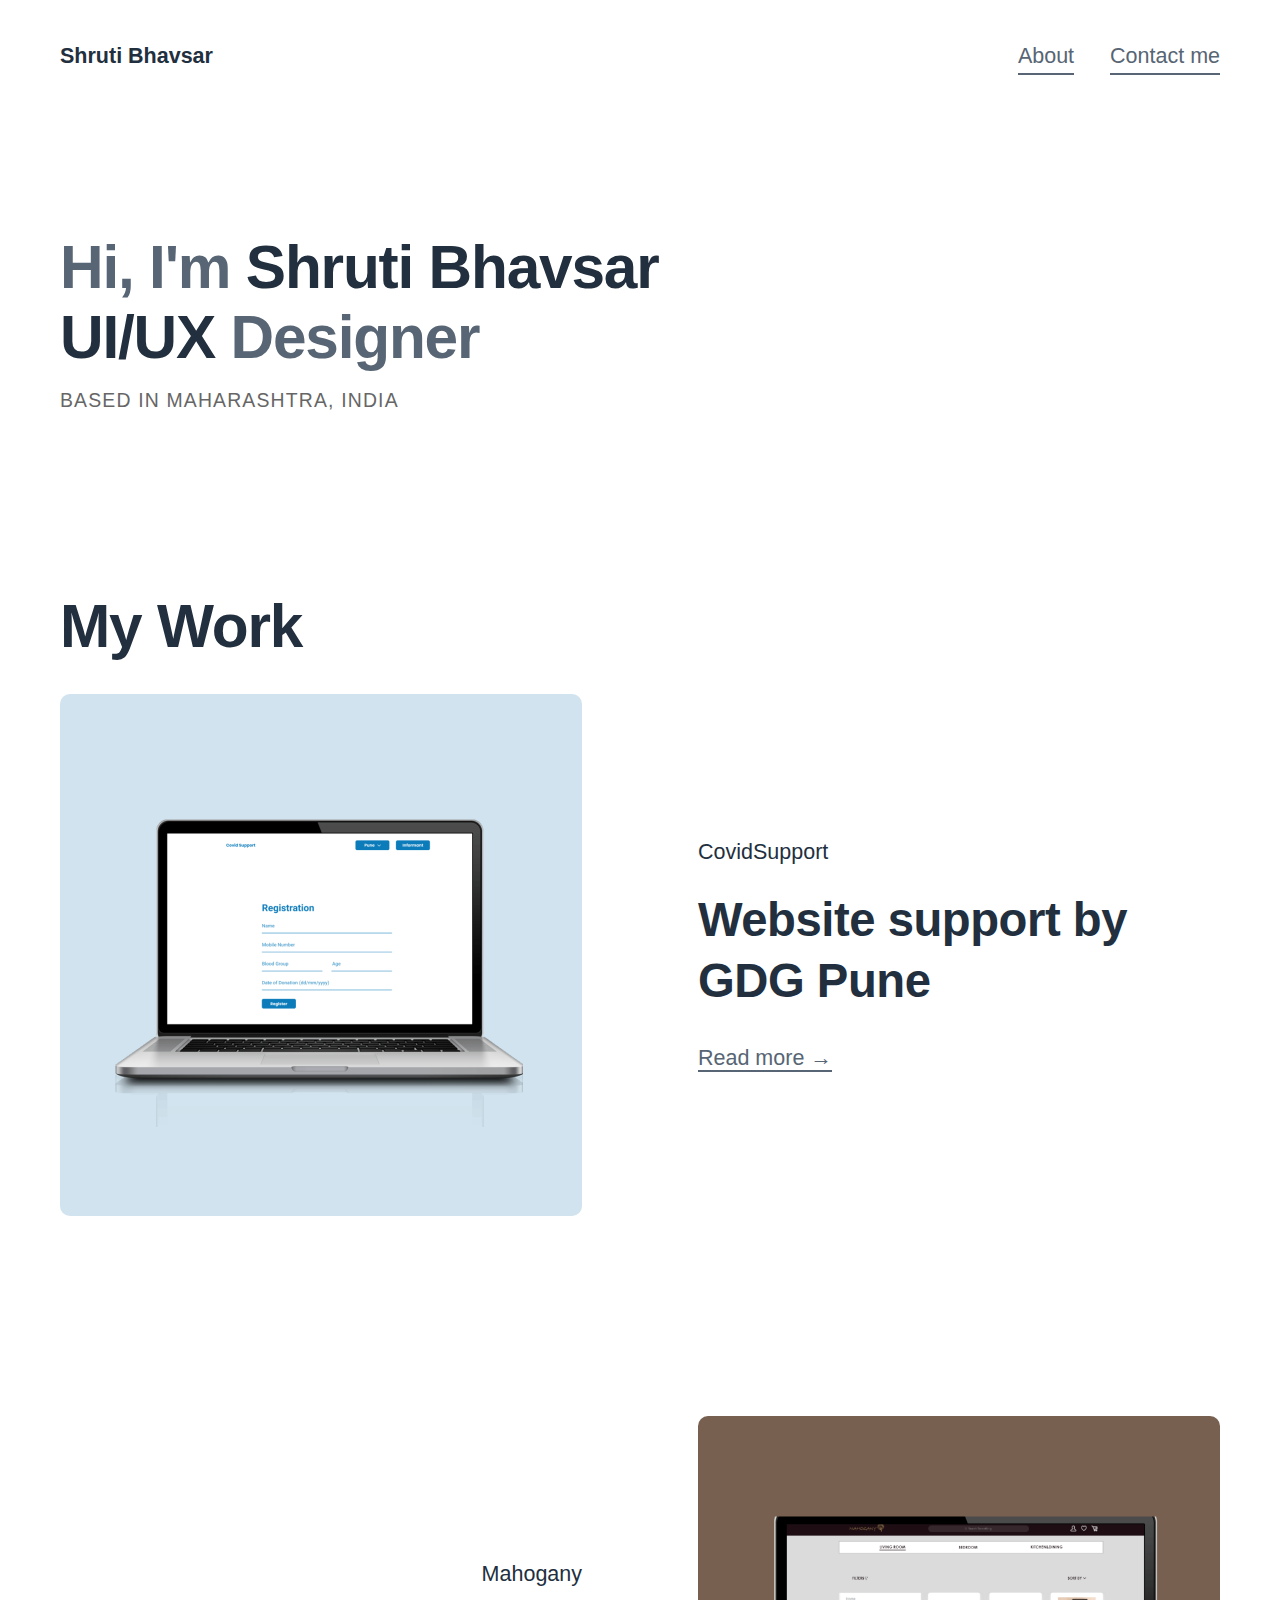
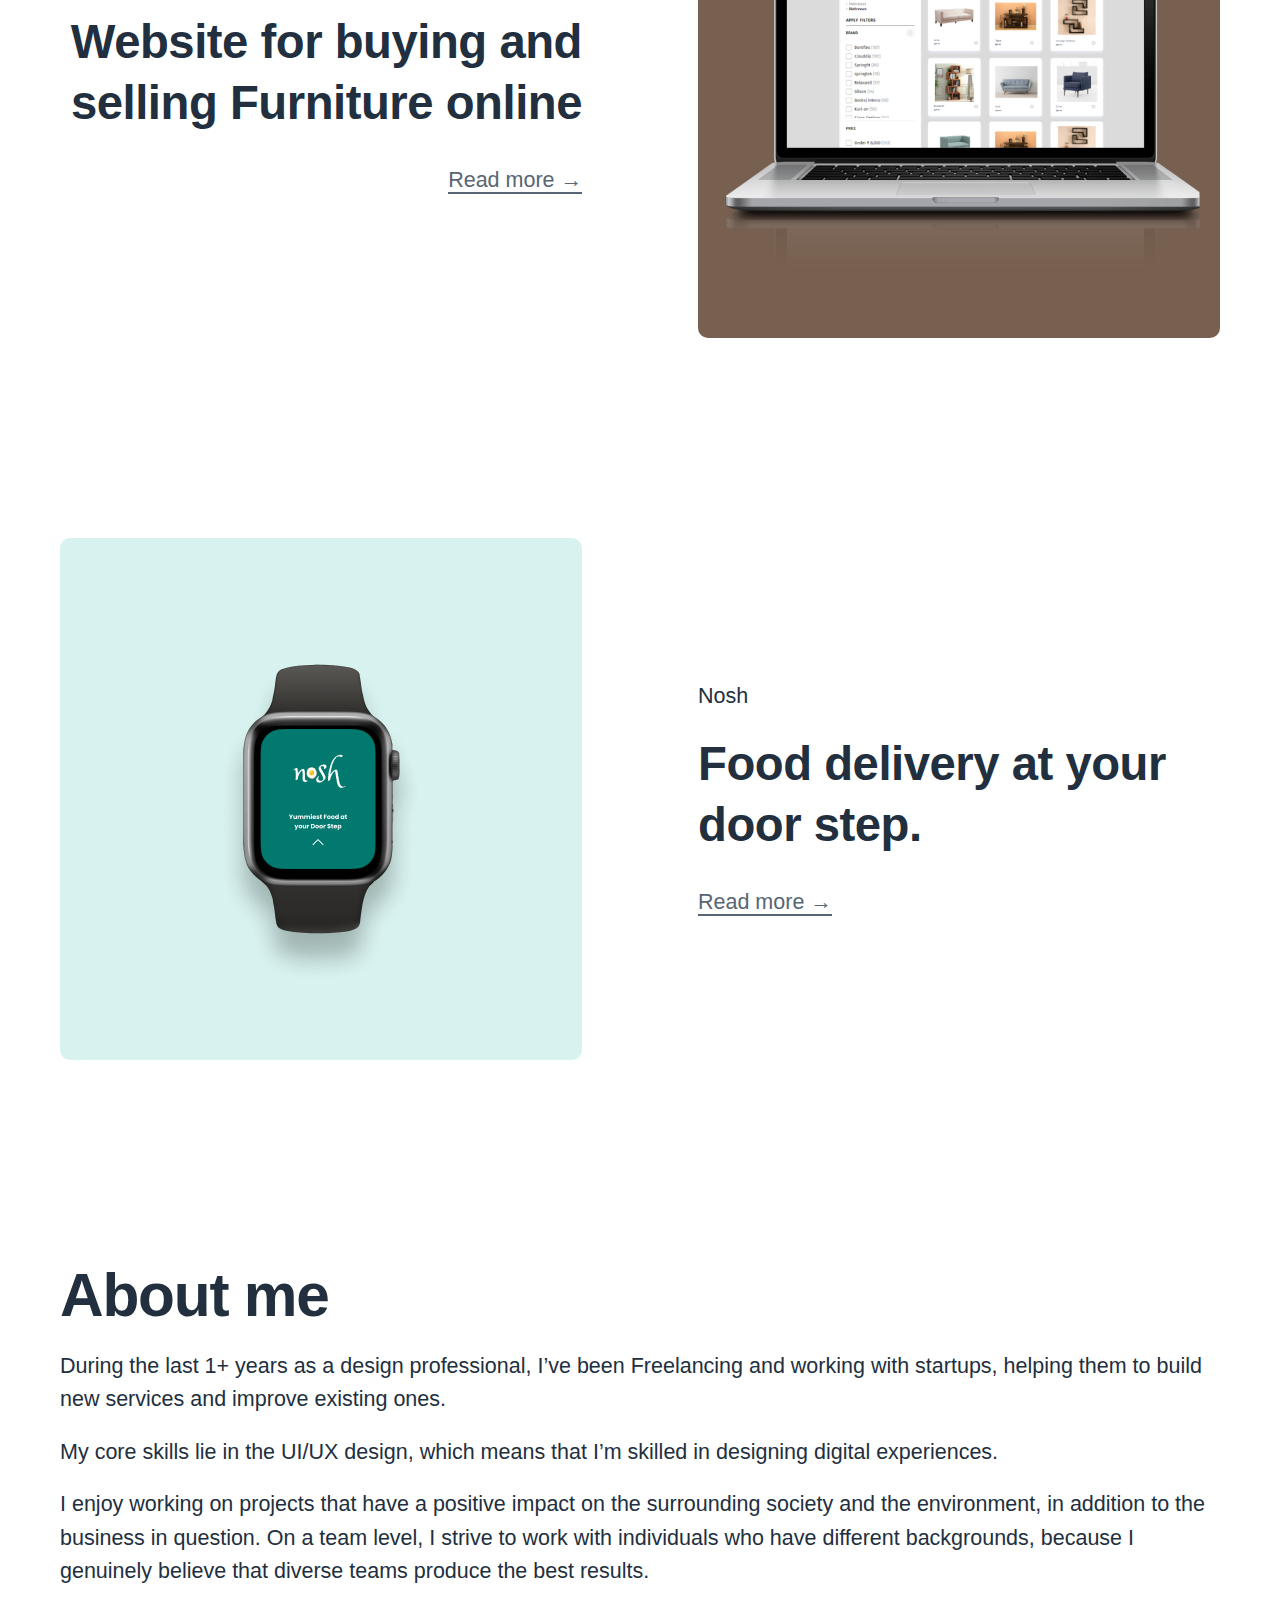
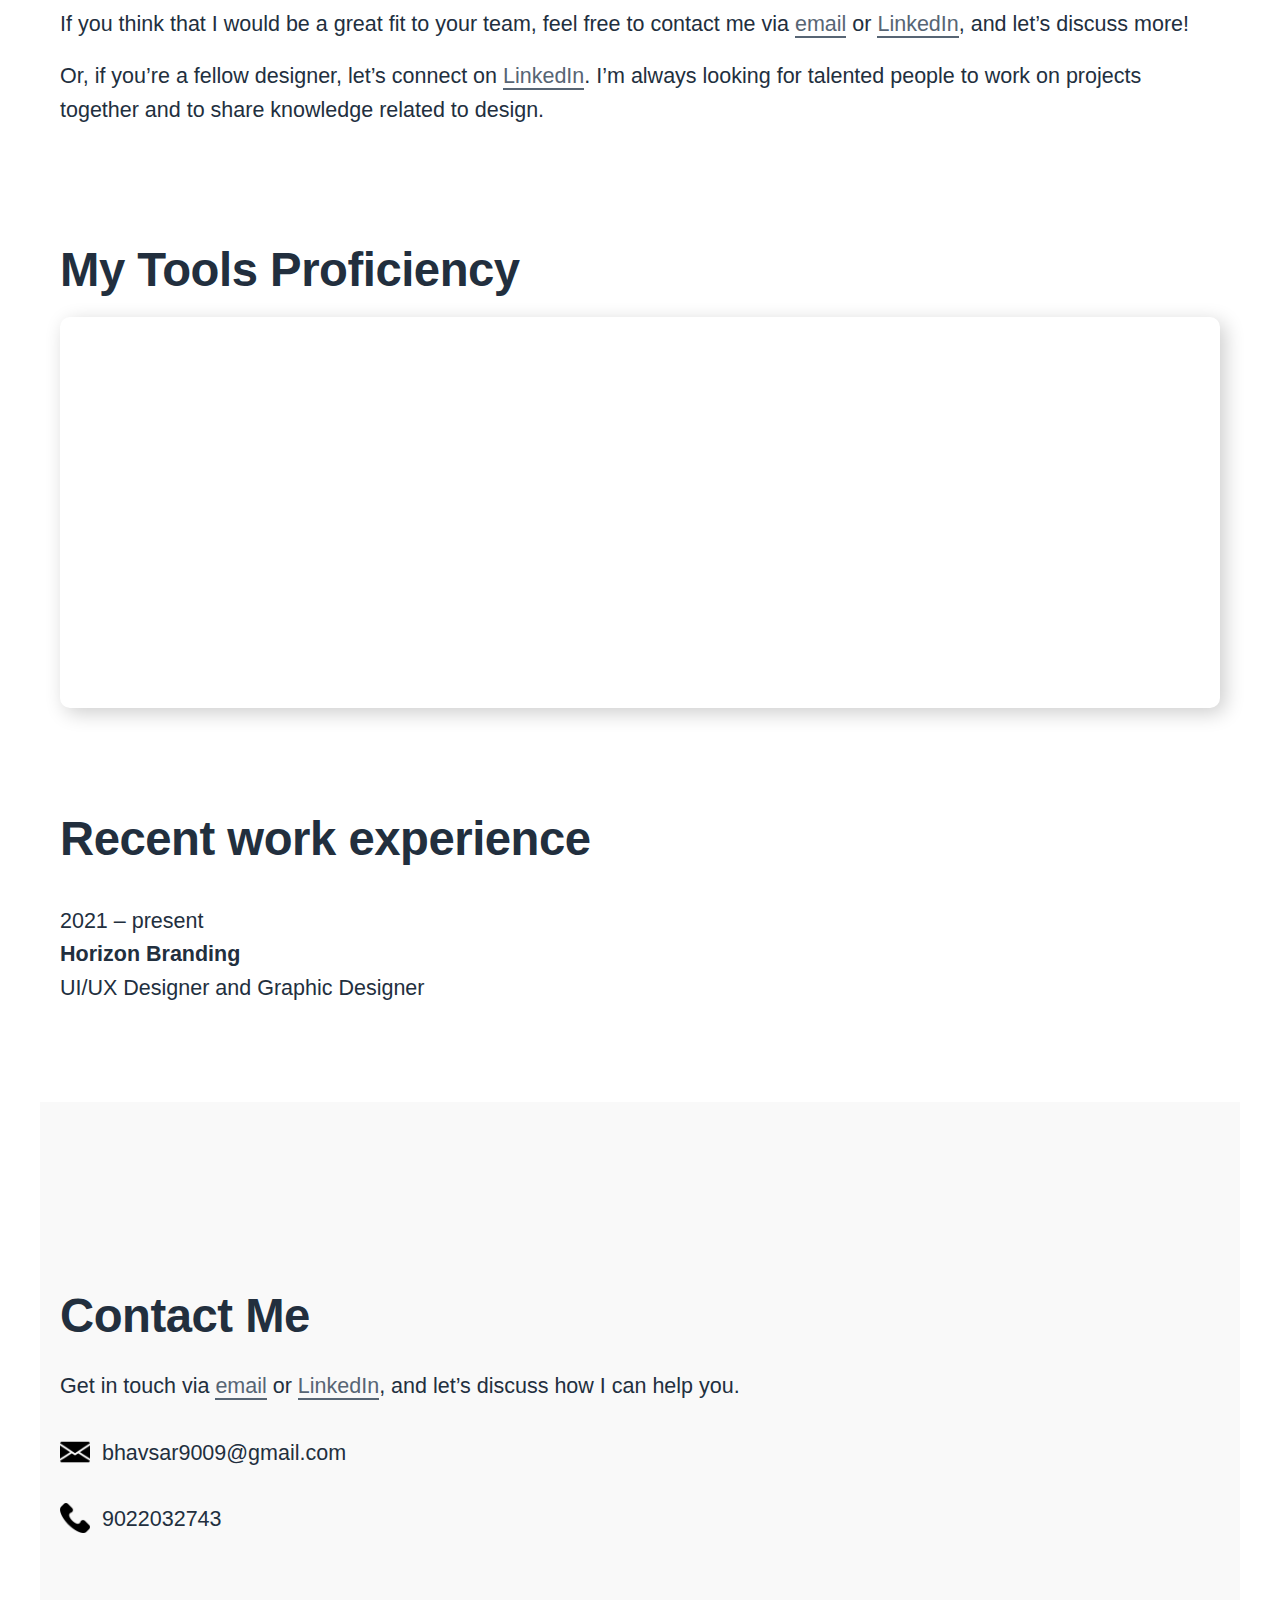
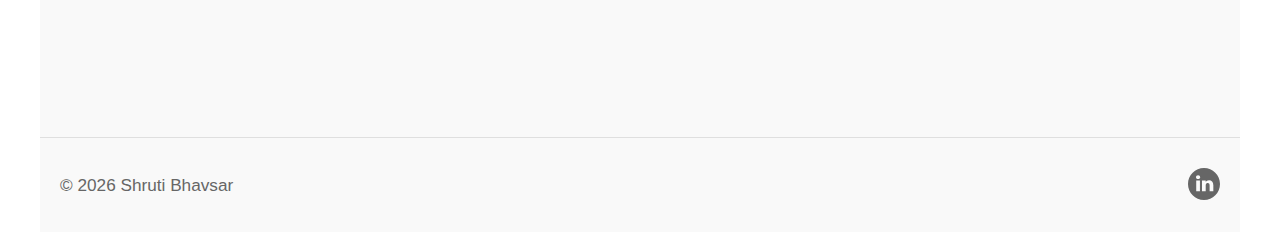
==== commit 70862245: "update" ====
--- a/index.html
+++ b/index.html
@@ -45,7 +45,7 @@
             </div>
             <div class="column">
               <p>CovidSupport</p>
-              <h2>website support by GDG Pune</h2>
+              <h2>Website support by GDG Pune</h2>
               <p><a href="/cinema.html">Read more &rarr;</a></p>
             </div>
           </div>
